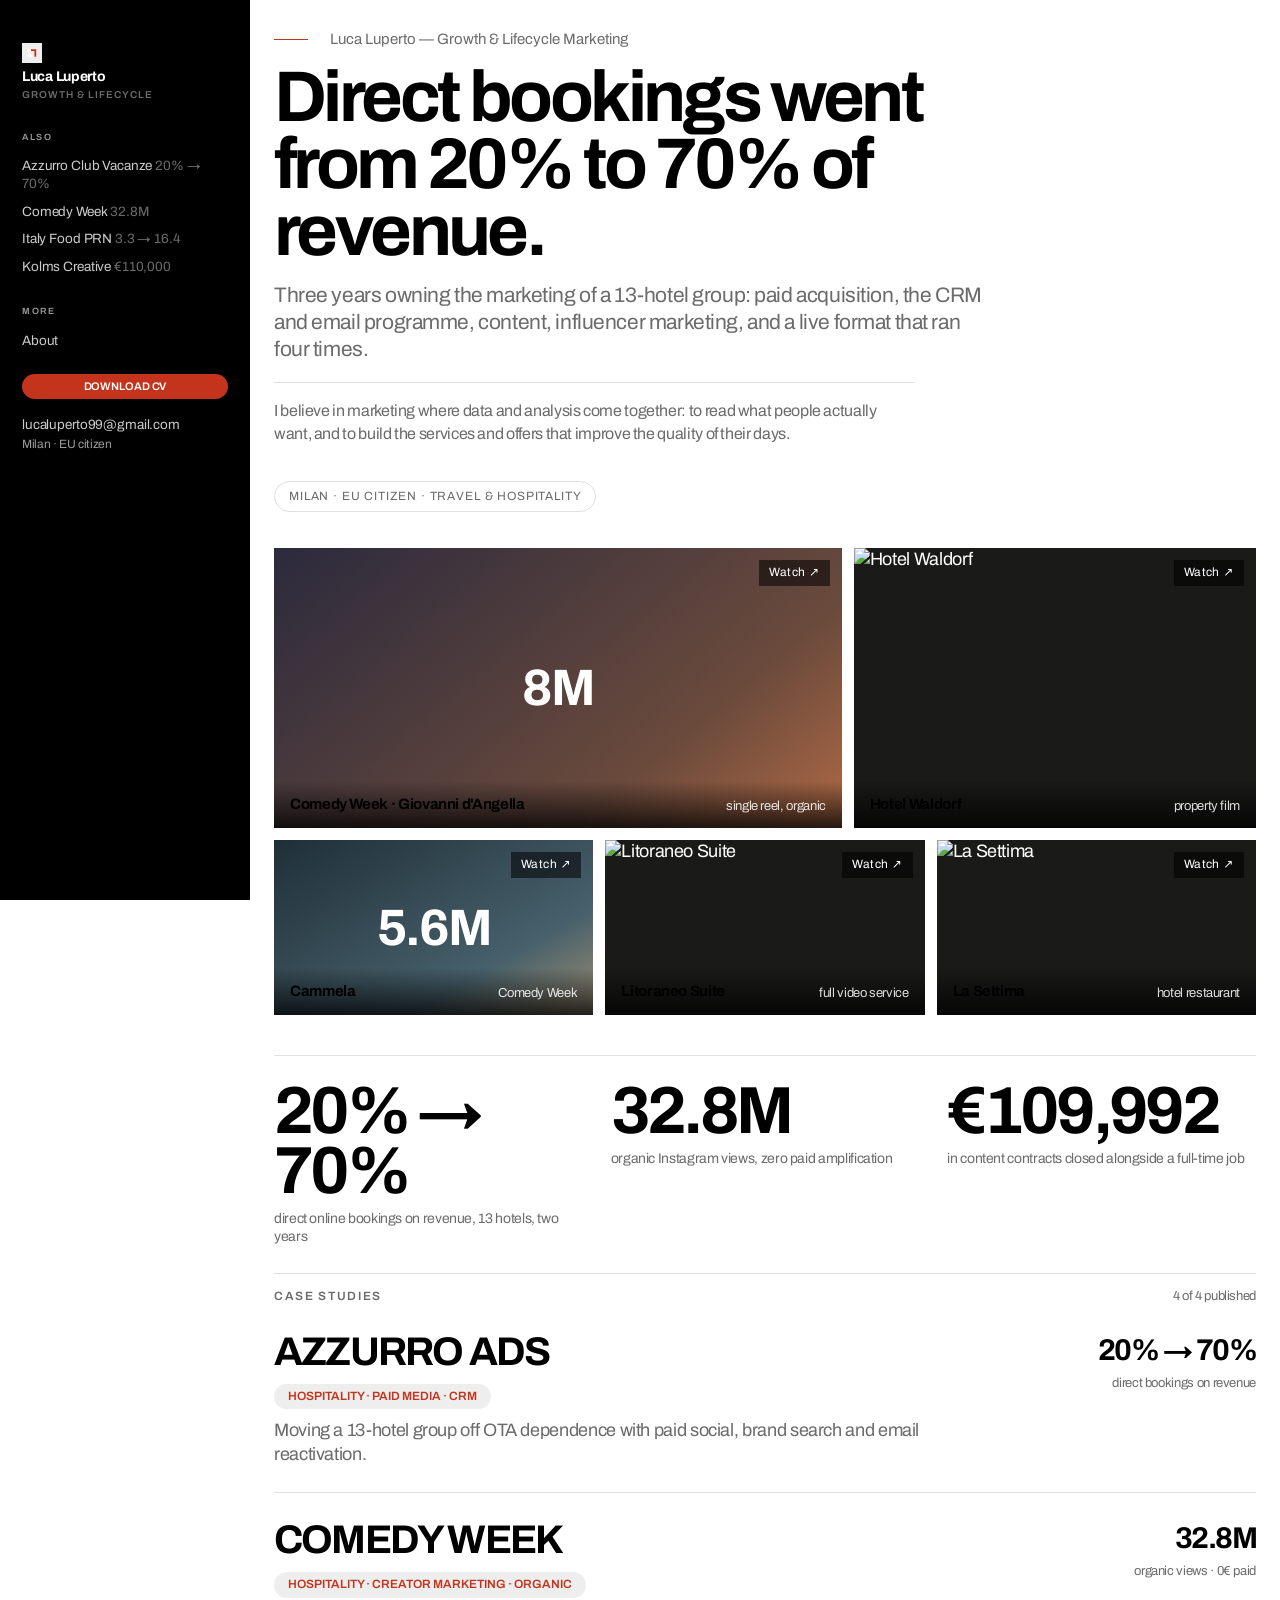
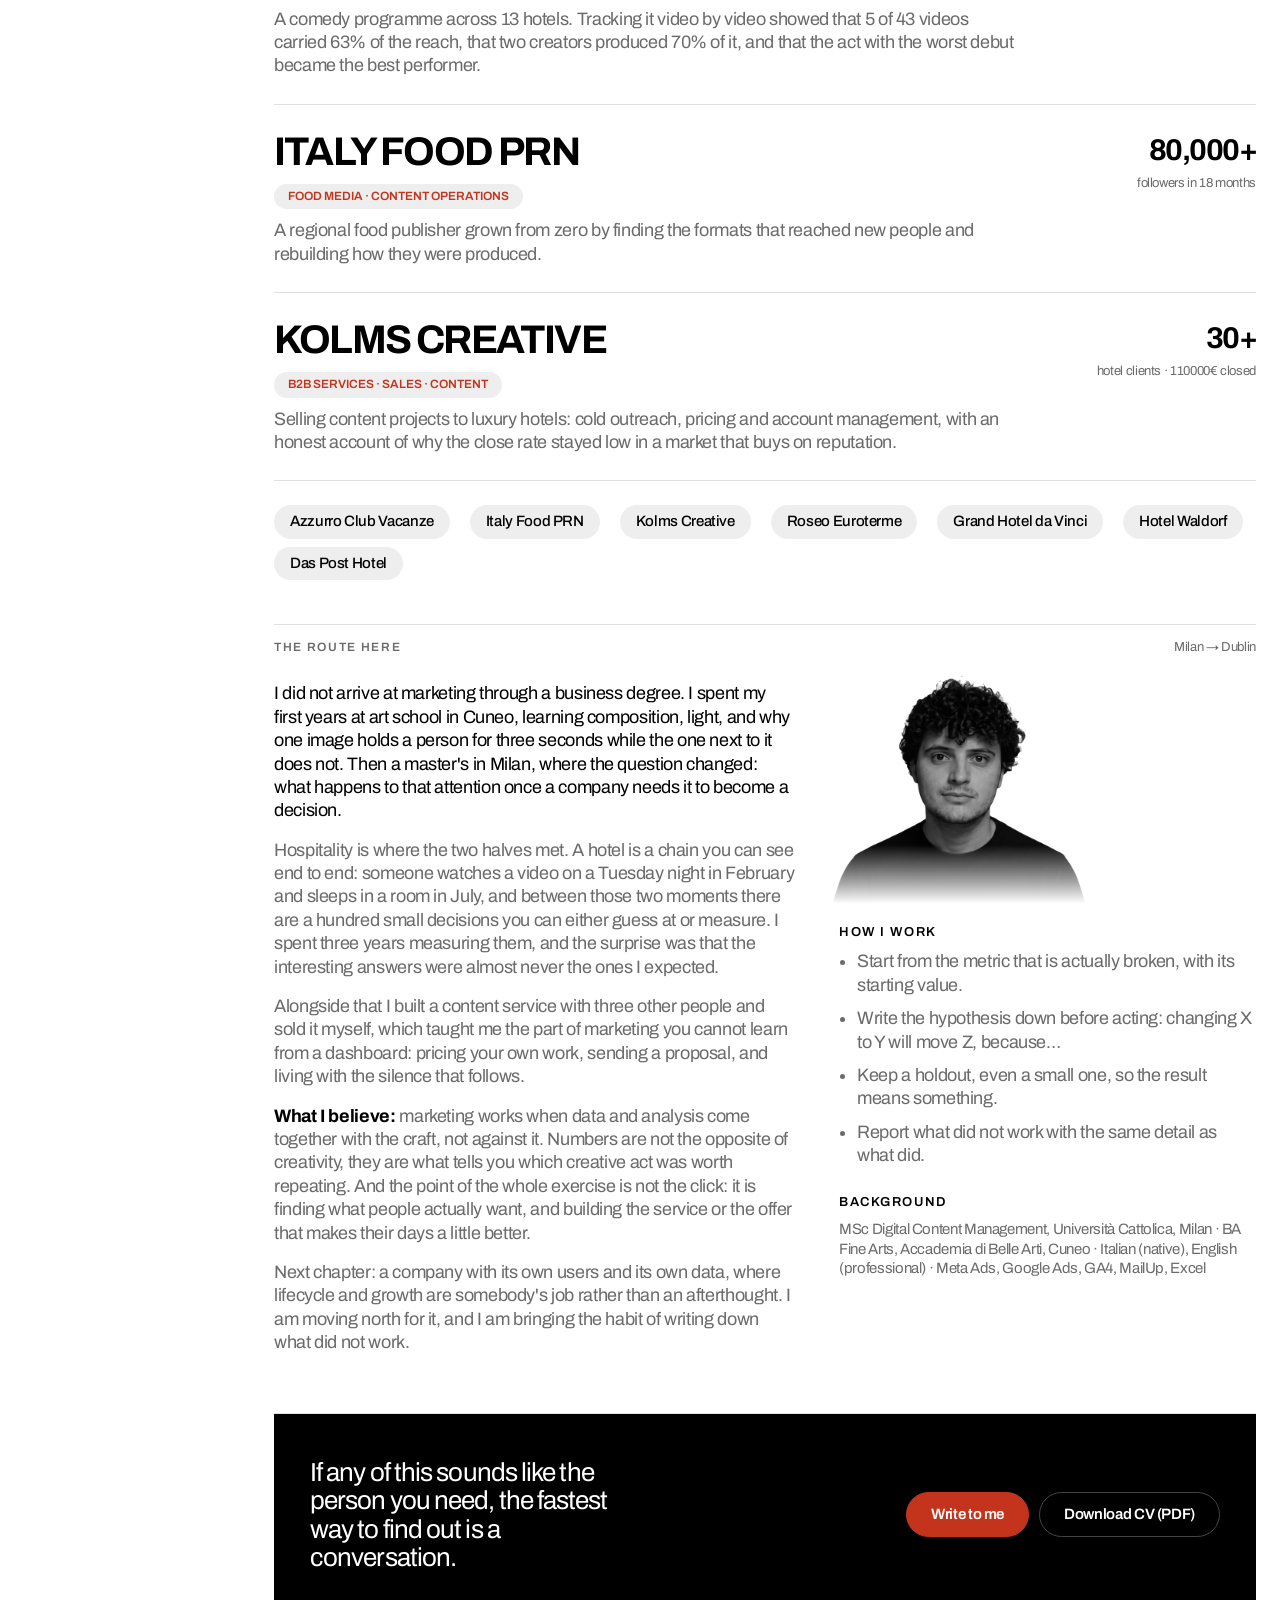
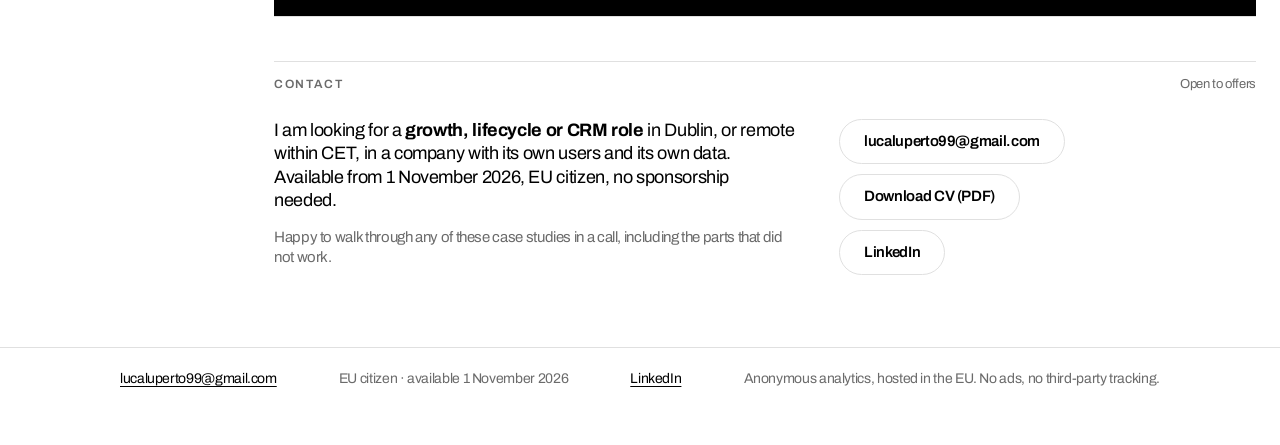
==== index.html @ 1edc9383 "Add files via upload" ====
<!doctype html>
<html lang="en">
<head>
<meta charset="utf-8">
<meta name="viewport" content="width=device-width, initial-scale=1">
<title>Luca Luperto · Growth &amp; Lifecycle Marketing</title>
<meta name="description" content="Three years owning the marketing of a 13-hotel group: direct bookings from 20% to 70% of revenue, 9,134 leads at €1.49, and the weeks when the best campaign stopped working.">
<meta property="og:title" content="Luca Luperto · Growth &amp; Lifecycle Marketing">
<meta property="og:description" content="Three years owning the marketing of a 13-hotel group: direct bookings from 20% to 70% of revenue, 9,134 leads at €1.49, and the weeks when the best campaign stopped working.">
<meta property="og:image" content="https://lucaluperto.it/og.png">
<meta property="og:type" content="website">
<meta property="og:url" content="https://lucaluperto.it/">
<meta name="twitter:card" content="summary_large_image">
<meta name="author" content="Luca Luperto">
<meta name="robots" content="index, follow, max-image-preview:large">
<link rel="canonical" href="https://lucaluperto.it/">
<link rel="preconnect" href="https://fonts.googleapis.com">
<link rel="preconnect" href="https://fonts.gstatic.com" crossorigin>
<link href="https://fonts.googleapis.com/css2?family=Archivo:wght@500;600;700&family=Caveat:wght@500&family=Source+Serif+4:opsz,wght@8..60,400;8..60,600&display=swap" rel="stylesheet">
<link rel="stylesheet" href="style.css">
<link rel="icon" href="data:image/svg+xml,<svg xmlns='http://www.w3.org/2000/svg' viewBox='0 0 100 100'><rect width='100' height='100' rx='0' fill='%23c4341c'/><path d='M16 20h15v44h28v16H16z' fill='white'/><path d='M84 80H69V36H41V20h43z' fill='white' fill-opacity='0.55'/></svg>">
<script>
!function(t,e){var o,n,p,r;e.__SV||(window.posthog && window.posthog.__loaded)||(window.posthog=e,e._i=[],e.init=function(i,s,a){function g(t,e){var o=e.split(".");2==o.length&&(t=t[o[0]],e=o[1]),t[e]=function(){t.push([e].concat(Array.prototype.slice.call(arguments,0)))}}p||((p=t.createElement("script")).type="text/javascript",p.crossOrigin="anonymous",p.async=!0,p.src=s.api_host.replace(".i.posthog.com","-assets.i.posthog.com")+"/static/array.js",p.onerror=function(){p=null},(r=t.getElementsByTagName("script")[0]).parentNode.insertBefore(p,r));var u=e;for(void 0!==a?u=e[a]=[]:a="posthog",u.people=u.people||[],Object.defineProperty(u,"toString",{configurable:!0,enumerable:!0,writable:!0,value:function(t){var e="posthog";return"posthog"!==a&&(e+="."+a),t||(e+=" (stub)"),e}}),Object.defineProperty(u.people,"toString",{configurable:!0,enumerable:!0,writable:!0,value:function(){return u.toString(1)+".people (stub)"}}),o="init capture register register_once register_for_session unregister unregister_for_session getFeatureFlag getFeatureFlagResult isFeatureEnabled reloadFeatureFlags updateEarlyAccessFeatureEnrollment getEarlyAccessFeatures on onFeatureFlags onSessionId getSurveys getActiveMatchingSurveys renderSurvey canRenderSurvey getNextSurveyStep identify setPersonProperties group resetGroups setPersonPropertiesForFlags resetPersonPropertiesForFlags setGroupPropertiesForFlags resetGroupPropertiesForFlags reset get_distinct_id getGroups get_session_id get_session_replay_url alias set_config startSessionRecording stopSessionRecording sessionRecordingStarted captureException loadToolbar get_property getSessionProperty createPersonProfile opt_in_capturing opt_out_capturing has_opted_in_capturing has_opted_out_capturing clear_opt_in_out_capturing debug".split(" "),n=0;n<o.length;n++)g(u,o[n]);e._i.push([i,s,a])},e.__SV=1)}(document,window.posthog||[]);
posthog.init('phc_v96eDoyRSB9aAFanDd546SFta744k8Ng2YSQQuPfHL4T', {
  api_host: 'https://eu.i.posthog.com',
  defaults: '2026-05-30'
})
</script>
</head>
<body>
<div class="shell">
<aside class="rail"><details class="raild" open>
<summary><span class="sum-name"><svg class="mark" viewBox="0 0 100 100" aria-hidden="true" width="20" height="20"><path d="M8 12h18v58h34v18H8z" fill="currentColor"/><path d="M92 88H74V30H40V12h52z" fill="var(--accent)"/></svg><b>Luca Luperto</b></span><span class="sum-lab">Contents</span></summary>
<div class="rail-in">
  <a class="rail-name" href="index.html"><svg class="mark" viewBox="0 0 100 100" aria-hidden="true" width="20" height="20"><path d="M8 12h18v58h34v18H8z" fill="currentColor"/><path d="M92 88H74V30H40V12h52z" fill="var(--accent)"/></svg><span><b>Luca Luperto</b><i>Growth &amp; lifecycle</i></span></a>
  
  <p class="rh">Also</p>
  <a href="azzurro-ads.html">Azzurro Club Vacanze <i>20% → 70%</i></a><a href="comedy-week.html">Comedy Week <i>32.8M</i></a><a href="italy-food-prn.html">Italy Food PRN <i>3.3 → 16.4</i></a><a href="kolms-creative.html">Kolms Creative <i>€110,000</i></a>
  <p class="rh">More</p>
  <a href="index.html#about">About</a>
  <a class="rail-cv" href="cv-luca-luperto.pdf">Download CV</a>
  <p class="rail-foot"><a href="mailto:lucaluperto99@gmail.com">lucaluperto99@gmail.com</a><br>Milan &middot; EU citizen</p>
</div>
</details>
<script>
(function () {
  var d = document.querySelector('.raild');
  if (!d) return;
  function sync() {
    if (window.innerWidth > 860) { d.setAttribute('open', ''); }
    else { d.removeAttribute('open'); }
  }
  sync();
  window.addEventListener('resize', sync);
})();
</script>
</aside>
<main>
<section class="w">
<div class="hero">
  <p class="hero-name">Luca Luperto — Growth &amp; Lifecycle Marketing</p>
  <h1>Direct bookings went from 20% to 70% of revenue.</h1>
  <p class="lede">Three years owning the marketing of a 13-hotel group: paid acquisition, the CRM and email programme, content, influencer marketing, and a live format that ran four times.</p>
  <p class="belief">I believe in marketing where data and analysis come together: to read what people actually want, and to build the services and offers that improve the quality of their days.</p>
  <span class="avail">Milan · EU citizen · Travel &amp; hospitality</span>
</div>

<div class="gal"><a class="tile big t-a" href="https://www.instagram.com/azzurroclubvacanze/reel/DL9HqK9iDV3/"><span class="num-tile">8M</span><span class="lab"><b>Comedy Week · Giovanni d&#x27;Angella</b><span>single reel, organic</span></span><span class="play">Watch &#8599;</span></a><a class="tile small " href="https://www.youtube.com/watch?v=XB32aeEuvFM"><img loading="lazy" src="https://i.ytimg.com/vi/XB32aeEuvFM/maxresdefault.jpg" onerror="this.onerror=null;this.src='https://i.ytimg.com/vi/XB32aeEuvFM/mqdefault.jpg'" alt="Hotel Waldorf"><span class="lab"><b>Hotel Waldorf</b><span>property film</span></span><span class="play">Watch &#8599;</span></a><a class="tile third t-b" href="https://www.instagram.com/azzurroclubvacanze/reel/C9FhJ9oobw7/"><span class="num-tile">5.6M</span><span class="lab"><b>Cammela</b><span>Comedy Week</span></span><span class="play">Watch &#8599;</span></a><a class="tile third " href="https://www.youtube.com/watch?v=Z34dHeLaLwA"><img loading="lazy" src="https://i.ytimg.com/vi/Z34dHeLaLwA/maxresdefault.jpg" onerror="this.onerror=null;this.src='https://i.ytimg.com/vi/Z34dHeLaLwA/mqdefault.jpg'" alt="Litoraneo Suite"><span class="lab"><b>Litoraneo Suite</b><span>full video service</span></span><span class="play">Watch &#8599;</span></a><a class="tile third " href="https://www.youtube.com/watch?v=fjkOmv7LNKc"><img loading="lazy" src="https://i.ytimg.com/vi/fjkOmv7LNKc/maxresdefault.jpg" onerror="this.onerror=null;this.src='https://i.ytimg.com/vi/fjkOmv7LNKc/mqdefault.jpg'" alt="La Settima"><span class="lab"><b>La Settima</b><span>hotel restaurant</span></span><span class="play">Watch &#8599;</span></a></div>

<div class="num-row">
  <div class="num"><b>20% &rarr; 70%</b><span>direct online bookings on revenue, 13 hotels, two years</span></div>
  <div class="num"><b>32.8M</b><span>organic Instagram views, zero paid amplification</span></div>
  <div class="num"><b>&euro;110,000</b><span>in content contracts closed alongside a full-time job</span></div>
</div>

<div class="sec-h"><h2>Case studies</h2><span>4 of 4 published</span></div>
<a class="case" href="azzurro-ads.html"><div><h3>Azzurro ads</h3><p class="sector">Hospitality · Paid media · CRM</p><p>Moving a 13-hotel group off OTA dependence with paid social, brand search and email reactivation.</p></div><div class="kpi"><b>20% → 70%</b><span>direct bookings on revenue</span></div></a><a class="case" href="comedy-week.html"><div><h3>Comedy Week</h3><p class="sector">Hospitality · Creator marketing · Organic</p><p>A comedy programme across 13 hotels. Tracking it video by video showed that 5 of 43 videos carried 63% of the reach, that two creators produced 70% of it, and that the act with the worst debut became the best performer.</p></div><div class="kpi"><b>32.8M</b><span>organic views · 0€ paid</span></div></a><a class="case" href="italy-food-prn.html"><div><h3>Italy Food PRN</h3><p class="sector">Food media · Content operations</p><p>A regional food publisher grown from zero by finding the formats that reached new people and rebuilding how they were produced.</p></div><div class="kpi"><b>80,000+</b><span>followers in 18 months</span></div></a><a class="case" href="kolms-creative.html"><div><h3>Kolms Creative</h3><p class="sector">B2B services · Sales · Content</p><p>Selling content projects to luxury hotels: cold outreach, pricing and account management, with an honest account of why the close rate stayed low in a market that buys on reputation.</p></div><div class="kpi"><b>30+</b><span>hotel clients · 110000€ closed</span></div></a>

<div class="brands"><b>Azzurro Club Vacanze</b><b>Italy Food PRN</b><b>Kolms Creative</b><b>Roseo Euroterme</b><b>Grand Hotel da Vinci</b><b>Hotel Waldorf</b><b>Das Post Hotel</b></div>

<div class="sec-h" id="about" style="margin-top:44px"><h2>The route here</h2><span>Milan &rarr; Dublin</span></div>
<div class="about">
  <div>
    <p>I did not arrive at marketing through a business degree. I spent my first years at art school in Cuneo, learning composition, light, and why one image holds a person for three seconds while the one next to it does not. Then a master's in Milan, where the question changed: what happens to that attention once a company needs it to become a decision.</p>
    <p>Hospitality is where the two halves met. A hotel is a chain you can see end to end: someone watches a video on a Tuesday night in February and sleeps in a room in July, and between those two moments there are a hundred small decisions you can either guess at or measure. I spent three years measuring them, and the surprise was that the interesting answers were almost never the ones I expected.</p>
    <p>Alongside that I built a content service with three other people and sold it myself, which taught me the part of marketing you cannot learn from a dashboard: pricing your own work, sending a proposal, and living with the silence that follows.</p>
    <p><b>What I believe:</b> marketing works when data and analysis come together with the craft, not against it. Numbers are not the opposite of creativity, they are what tells you which creative act was worth repeating. And the point of the whole exercise is not the click: it is finding what people actually want, and building the service or the offer that makes their days a little better.</p>
    <p>Next chapter: a company with its own users and its own data, where lifecycle and growth are somebody's job rather than an afterthought. I am moving north for it, and I am bringing the habit of writing down what did not work.</p>
  </div>
  <div class="about-side">
    <img class="portrait" src="portrait.png" width="680" height="610" alt="Luca Luperto" loading="lazy">
    <h4>How I work</h4>
    <ul class="clean">
      <li>Start from the metric that is actually broken, with its starting value.</li>
      <li>Write the hypothesis down before acting: changing X to Y will move Z, because…</li>
      <li>Keep a holdout, even a small one, so the result means something.</li>
      <li>Report what did not work with the same detail as what did.</li>
    </ul>
    <h4>Background</h4>
    <p class="muted">MSc Digital Content Management, Università Cattolica, Milan · BA Fine Arts, Accademia di Belle Arti, Cuneo · Italian (native), English (professional) · Meta Ads, Google Ads, GA4, MailUp, Excel</p>
  </div>
</div>

<div class="cta">
  <p>If any of this sounds like the person you need, the fastest way to find out is a conversation.</p>
  <div class="cta-links">
    <a class="btn primary" href="mailto:lucaluperto99@gmail.com">Write to me</a>
    <a class="btn" href="cv-luca-luperto.pdf">Download CV (PDF)</a>
  </div>
</div>


<div class="sec-h" id="contact" style="margin-top:44px"><h2>Contact</h2><span>Open to offers</span></div>
<div class="contact">
  <div>
    <p>I am looking for a <b>growth, lifecycle or CRM role</b> in Dublin, or remote within CET, in a company with its own users and its own data. Available from 1 November 2026, EU citizen, no sponsorship needed.</p>
    <p class="muted">Happy to walk through any of these case studies in a call, including the parts that did not work.</p>
  </div>
  <div class="contact-links">
    <a class="btn" href="mailto:lucaluperto99@gmail.com">lucaluperto99@gmail.com</a>
    <a class="btn" href="cv-luca-luperto.pdf">Download CV (PDF)</a>
    <a class="btn" href="https://www.linkedin.com/in/lupertoluca">LinkedIn</a>
  </div>
</div>
</section>
</main>
</div>
<div class="mobar"><a href="mailto:lucaluperto99@gmail.com">Write to me</a><a class="rail-cv" href="cv-luca-luperto.pdf">Download CV</a></div>
<footer class="site"><div class="w">
  <span><a href="mailto:lucaluperto99@gmail.com">lucaluperto99@gmail.com</a></span>
  <span>EU citizen · available 1 November 2026</span>
  <span><a href="https://www.linkedin.com/in/lupertoluca">LinkedIn</a></span>
  <span>Anonymous analytics, hosted in the EU. No ads, no third-party tracking.</span>
</div></footer>
<script type="application/ld+json">
{"@context":"https://schema.org","@type":"Person","name":"Luca Luperto",
"jobTitle":"Growth & Lifecycle Marketing","url":"https://lucaluperto.it/",
"image":"https://lucaluperto.it/portrait.png","email":"mailto:lucaluperto99@gmail.com",
"address":{"@type":"PostalAddress","addressLocality":"Milan","addressCountry":"IT"},
"sameAs":["https://www.linkedin.com/in/lupertoluca"],
"knowsAbout":["Growth marketing","Lifecycle marketing","CRM","Paid social","Google Ads","Email marketing","Hospitality marketing"],
"alumniOf":[{"@type":"CollegeOrUniversity","name":"Università Cattolica del Sacro Cuore"},
{"@type":"CollegeOrUniversity","name":"Accademia di Belle Arti di Cuneo"}]}
</script>
<script src="tip.js"></script>
</body>
</html>
---- style.css ----
/* lucaluperto.it — gallery surface, case-study substance */
:root {
  color-scheme: light;
  --bg: #f4f1e8;          /* carta */
  --surface: #fdfbf5;
  --fg: #191712;          /* inchiostro */
  --body: #3b372f;        /* testo lungo */
  --dim: #5e594f;
  --line: #d8d3c6;
  --accent: #c4341c;      /* penna — 4.8:1 come testo, 5.5:1 col bianco sopra */
  --bar: #c4341c;
  --bar-mute: #cfc8b6;
  --tile-ink: #ffffff;
  --mark: #fbe8a6;        /* evidenziatore */
  --paper: rgba(25,23,18,.05);
  --todo-bg: #fbe8a6;
  --todo-ink: #4f3a00;
  --todo-rule: #c4341c;
}
@media (prefers-color-scheme: dark) {
  :root:not([data-theme="light"]) {
    color-scheme: dark;
    --bg: #0f0f0e;
    --surface: #181817;
    --fg: #f4f1ea;
    --body: #ddd8cc;
    --dim: #9a958c;
    --line: #2a2824;
    --accent: #ff6a4d;
    --bar: #ff6a4d;
    --bar-mute: #423f3a;
    --mark: rgba(251,232,166,.22);
    --paper: rgba(244,241,234,.045);
    --todo-bg: #3a2f12;
    --todo-ink: #f2d999;
    --todo-rule: #ff6a4d;
  }
}
:root[data-theme="dark"] {
  color-scheme: dark;
  --bg: #0f0f0e; --surface: #181817; --fg: #f4f1ea; --body: #ddd8cc; --dim: #9a958c; --line: #2a2824;
  --accent: #ff6a4d; --bar: #ff6a4d; --bar-mute: #423f3a;
  --mark: rgba(251,232,166,.22); --paper: rgba(244,241,234,.045);
  --todo-bg: #3a2f12; --todo-ink: #f2d999; --todo-rule: #ff6a4d;
}

* { box-sizing: border-box; }
html { -webkit-text-size-adjust: 100%; }
body {
  margin: 0; color: var(--body);
  background-color: var(--bg);
  background-image: repeating-linear-gradient(to bottom, transparent 0 27px, var(--paper) 27px 28px);
  font: 17px/1.58 "Source Serif 4", Georgia, "Times New Roman", serif;
  -webkit-font-smoothing: antialiased;
}
a { color: var(--accent); text-underline-offset: 3px; }
.w { max-width: 1040px; margin: 0 auto; padding: 0 24px; }
.col { max-width: 760px; }

/* header / footer */
header.site { }
header.site .w { display: flex; justify-content: space-between; align-items: baseline; gap: 16px; padding: 22px 0; font-size: 14px; }
header.site a.name { color: var(--fg); text-decoration: none; font-weight: 700; letter-spacing: -0.01em; }
header.site nav { color: var(--dim); }
header.site nav a { color: var(--dim); text-decoration: none; margin-left: 18px; }
header.site nav a:hover, header.site nav a[aria-current] { color: var(--fg); }

footer.site { border-top: 1px solid var(--line); margin-top: 56px; }
footer.site .w { display: flex; flex-wrap: wrap; gap: 8px 24px; justify-content: space-between; padding: 22px 0 56px; font-size: 14px; color: var(--dim); }
footer.site a { color: var(--fg); }

/* type */
h1, h2, h3, .display {
  font-family: "Archivo", system-ui, sans-serif;
  font-weight: 700; letter-spacing: -0.035em; line-height: 1.02;
}
h1 { font-size: clamp(32px, 3.4vw, 44px); margin: 0; max-width: 20ch; }
h2 { font-size: clamp(22px, 2.1vw, 27px); letter-spacing: -0.03em; margin: 52px 0 12px; }
h3 { font-size: 20px; letter-spacing: -0.02em; margin: 30px 0 8px; }
h4 { font-family: "Archivo", sans-serif; font-size: 13px; letter-spacing: .12em; text-transform: uppercase;
     color: var(--dim); font-weight: 600; margin: 30px 0 10px; }
p { margin: 0 0 16px; }
.lede { font-size: 19px; color: var(--dim); max-width: 36em; }
.eyebrow { font-size: 12px; letter-spacing: .14em; text-transform: uppercase; color: var(--dim); margin: 34px 0 14px; }
.muted { color: var(--dim); font-size: 15px; }
em { font-style: italic; }

/* hero */
.hero { padding: 30px 0 26px; }
.hero .lede { margin-top: 16px; font-size: 18px; }
.avail { display: inline-block; margin-top: 20px; font-size: 12px; letter-spacing: .07em; text-transform: uppercase;
  border: 1px solid var(--line); border-radius: 0; padding: 7px 14px; color: var(--dim); }

/* gallery */
.gal { display: grid; grid-template-columns: repeat(12, 1fr); gap: 12px; margin: 10px 0 8px; }
.tile { position: relative; display: block; overflow: hidden; border-radius: 0; text-decoration: none;
  color: var(--tile-ink); background: #1a1a19; min-height: 200px; }
.tile.big { grid-column: span 7; min-height: 280px; }
.tile.small { grid-column: span 5; min-height: 280px; }
.tile.third { grid-column: span 4; min-height: 175px; }
.tile img { position: absolute; inset: 0; width: 100%; height: 100%; object-fit: cover; }
.tile .num-tile { position: absolute; inset: 0; display: flex; align-items: center; justify-content: center;
  font-family: "Archivo", sans-serif; font-weight: 700; font-size: clamp(34px, 4vw, 52px); letter-spacing: -0.04em; }
.tile.t-a { background: linear-gradient(140deg, #2b2a3d, #6a4a3c 70%, #b06a45); }
.tile.t-b { background: linear-gradient(150deg, #1f2f38, #47606b 70%, #9d8f74); }
.tile .lab { position: absolute; left: 0; right: 0; bottom: 0; padding: 14px 16px; display: flex;
  justify-content: space-between; align-items: flex-end; gap: 10px;
  background: linear-gradient(to top, rgba(0,0,0,.78), rgba(0,0,0,0)); }
.tile .lab b { font-size: 15px; font-weight: 700; }
.tile .lab span { font-size: 13px; opacity: .85; }
.tile:hover img { transform: scale(1.02); transition: transform .3s; }

/* numbers row */
.num-row { display: grid; grid-template-columns: repeat(3, 1fr); gap: 28px; border-top: 1px solid var(--line);
  margin-top: 40px; padding: 26px 0; }
.num b { display: block; font-family: "Archivo", sans-serif; font-weight: 700;
  font-size: clamp(26px, 2.4vw, 32px); letter-spacing: -0.035em; line-height: 1; }
.num span { display: block; font-size: 13px; color: var(--dim); margin-top: 8px; max-width: 24em; }

/* section head */
.sec-h { display: flex; justify-content: space-between; align-items: baseline; gap: 12px;
  border-top: 1px solid var(--line); padding-top: 14px; }
.sec-h h2 { font-family: "Archivo", sans-serif; font-size: 12px; letter-spacing: .14em; text-transform: uppercase;
  color: var(--dim); margin: 0; font-weight: 600; }
.sec-h span { font-size: 13px; color: var(--dim); }

/* case rows (home) */
.case { display: grid; grid-template-columns: minmax(0,1fr) 210px; gap: 32px; padding: 26px 0;
  border-bottom: 1px solid var(--line); text-decoration: none; color: inherit; }
.case h3 { font-size: clamp(24px, 2.4vw, 30px); text-transform: uppercase; letter-spacing: -0.01em;
  line-height: 1.05; margin: 0 0 10px; }
.case:hover h3 { color: var(--accent); }
.case p { margin: 0; color: var(--dim); max-width: 42em; }
.case .kpi { text-align: right; }
.case .kpi b { display: block; font-family: "Archivo", sans-serif; font-size: 22px; letter-spacing: -0.03em; }
.case .kpi span { font-size: 13px; color: var(--dim); }

/* brands */
.brands { display: flex; flex-wrap: wrap; gap: 8px 20px; padding: 24px 0 0; font-size: 15px; color: var(--dim); }
.brands b { color: var(--fg); font-weight: 500; }

/* article */
article { padding-bottom: 8px; }
.meta { display: flex; flex-wrap: wrap; gap: 6px 22px; font-size: 14px; color: var(--dim); margin: 14px 0 18px; }
.meta b { color: var(--fg); font-weight: 500; }
.stats { display: grid; grid-template-columns: repeat(auto-fit, minmax(150px, 1fr)); gap: 24px;
  border-top: 1px solid var(--line); border-bottom: 1px solid var(--line); padding: 22px 0; margin: 30px 0; }
.stat b { display: block; font-family: "Archivo", sans-serif; font-size: 26px; letter-spacing: -0.04em; line-height: 1; }
.stat span { display: block; font-size: 13px; color: var(--dim); margin-top: 8px; }
ul.clean { padding-left: 18px; }
ul.clean li { margin-bottom: 10px; }
ul.cols { columns: 2; column-gap: 32px; }
ul.cols li { break-inside: avoid; }
ul.cols .muted { display: block; font-size: 13px; }
.insight { border-left: 2px solid var(--accent); padding: 4px 0 4px 20px; margin: 26px 0; font-size: 18px; }
.insight p:last-child { margin: 0; }
.todo { background: var(--todo-bg); color: var(--todo-ink); border: 1px dashed var(--todo-rule);
  border-radius: 0; padding: 12px 16px; margin: 16px 0; font-size: 15px; }
.todo::before { content: "DA COMPLETARE · "; font-weight: 700; font-size: 12px; letter-spacing: .06em; }
span.todo { display: inline; padding: 1px 6px; margin: 0; }
span.todo::before { content: ""; }

/* figures & charts */
figure { margin: 30px 0; padding: 0; }
figcaption { font-family: "Archivo", sans-serif; font-size: 16px; font-weight: 700; letter-spacing: -0.01em; margin-bottom: 3px; }
figure .sub { font-size: 14px; color: var(--dim); margin-bottom: 14px; }
svg.chart { width: 100%; height: auto; display: block; overflow: visible; }
svg.chart text { fill: var(--dim); font: 600 12px "Archivo", system-ui, sans-serif; }
svg.chart text.val { fill: var(--fg); font-weight: 600; }
svg.chart .grid { stroke: var(--line); stroke-width: 1; }
svg.chart .bar { fill: var(--bar); }
svg.chart .bar.mute { fill: var(--bar-mute); }
svg.chart .bar:hover { opacity: .82; }
details { margin-top: 12px; font-size: 14px; }
details summary { cursor: pointer; color: var(--dim); }
table { border-collapse: collapse; width: 100%; font-size: 14px; margin-top: 8px; }
th, td { text-align: left; padding: 6px 8px; border-bottom: 1px solid var(--line); }
td.n, th.n { text-align: right; font-variant-numeric: tabular-nums; }
.table-scroll { overflow-x: auto; }

/* reels + works */
.reels { display: grid; grid-template-columns: repeat(auto-fit, minmax(min(100%, 190px), 1fr)); gap: 10px; margin-bottom: 26px; }
.reel { display: block; text-decoration: none; color: var(--fg); border: 1px solid var(--line);
  border-radius: 0; padding: 14px; background: var(--surface); }
.reel:hover { border-color: var(--accent); }
.reel .rank { font-family: "Archivo", sans-serif; font-size: 12px; font-weight: 700; color: var(--accent); letter-spacing: .04em; }
.reel b { display: block; margin-top: 4px; line-height: 1.25; }
.reel .muted { display: block; font-size: 13px; }
.reel-n { display: block; margin-top: 8px; font-family: "Archivo", sans-serif; font-size: 18px; letter-spacing: -0.02em; }
.works { display: grid; grid-template-columns: repeat(auto-fit, minmax(min(100%, 280px), 1fr)); gap: 12px; margin: 22px 0; }
.work { display: block; text-decoration: none; color: var(--fg); border-radius: 0; overflow: hidden; background: var(--surface); border: 1px solid var(--line); }
.work:hover { border-color: var(--accent); }
.work img { width: 100%; aspect-ratio: 16/9; object-fit: cover; display: block; background: var(--line); }
.work-t { padding: 14px 16px; }
.work-t b { display: block; font-family: "Archivo", sans-serif; letter-spacing: -0.01em; }
.work-t span { display: block; font-size: 14px; color: var(--dim); }
.work-t .muted { font-size: 13px; margin-bottom: 6px; }

.next { display: flex; justify-content: space-between; gap: 16px; border-top: 1px solid var(--line);
  margin-top: 56px; padding: 22px 0 8px; font-size: 15px; }

.tip { position: fixed; pointer-events: none; background: var(--fg); color: var(--bg);
  font-size: 13px; padding: 6px 10px; border-radius: 0; opacity: 0; transition: opacity .1s; z-index: 10; max-width: 260px; }

@media (max-width: 760px) {
  .gal { grid-template-columns: repeat(2, 1fr); gap: 8px; }
  .tile.big, .tile.small { grid-column: span 2; min-height: 230px; }
  .tile.third { grid-column: span 1; min-height: 160px; }
  .tile .lab { flex-direction: column; align-items: flex-start; gap: 2px; }
  .num-row { grid-template-columns: 1fr; gap: 18px; }
  .case { grid-template-columns: 1fr; gap: 10px; padding: 24px 0; }
  .case .kpi { text-align: left; }
  .case .kpi b { display: inline; margin-right: 8px; }
  .case .kpi span { display: inline; }
}
@media (max-width: 520px) {
  body { font-size: 16px; }
  header.site nav a.hide-sm { display: none; }
  ul.cols { columns: 1; }
  svg.chart text { font-size: 22px; }
}

/* ---------- motion ---------- */
.anim-ready .rise { opacity: 0; transform: translateY(14px);
  transition: opacity .55s cubic-bezier(.2,.65,.3,1), transform .55s cubic-bezier(.2,.65,.3,1); }
.anim-ready .rise.in { opacity: 1; transform: none; }
.no-anim .rise { opacity: 1; transform: none; }

.tile img, .tile .lab { transition: transform .4s cubic-bezier(.2,.65,.3,1); }
.tile:hover img { transform: scale(1.04); }
.case { transition: background-color .25s; }
.case:hover { background: color-mix(in oklab, var(--accent) 5%, transparent); }
.case h3 { transition: color .2s, transform .35s cubic-bezier(.2,.65,.3,1); }
.case:hover h3 { transform: translateX(6px); }
.work, .reel { transition: border-color .2s, transform .3s cubic-bezier(.2,.65,.3,1); }
.work:hover, .reel:hover { transform: translateY(-3px); }
.avail { transition: border-color .3s, color .3s; }
.avail:hover { border-color: var(--accent); color: var(--fg); }

@keyframes grow-y { from { transform: scaleY(0); } to { transform: none; } }
@keyframes grow-x { from { transform: scaleX(0); } to { transform: none; } }
svg.chart path.bar.grow-y { transform-box: fill-box; transform-origin: bottom;
  animation: grow-y .6s cubic-bezier(.2,.75,.3,1) both; }
svg.chart path.bar.grow-x { transform-box: fill-box; transform-origin: left;
  animation: grow-x .6s cubic-bezier(.2,.75,.3,1) both; }

@media (prefers-reduced-motion: reduce) {
  .rise { opacity: 1 !important; transform: none !important; }
  svg.chart path.bar { animation: none !important; }
  .case:hover h3, .tile:hover img, .work:hover, .reel:hover { transform: none !important; }
}

/* about */
.about { display: grid; grid-template-columns: minmax(0,1.25fr) minmax(0,1fr); gap: 44px; padding: 26px 0 8px; }
.about p { color: var(--dim); }
.about > div > p:first-child { color: var(--fg); }
.about-side h4 { margin-top: 0; }
.about-side h4 + ul { margin-top: 0; }
.about-side ul li { color: var(--dim); }
.about-side h4:nth-of-type(2) { margin-top: 26px; }
@media (max-width: 760px) { .about { grid-template-columns: 1fr; gap: 24px; } }

/* logo + portrait */
header.site a.name { display: inline-flex; align-items: center; gap: 9px; }
header.site .mark { width: 22px; height: 22px; flex: none; }
.portrait { width: 100%; max-width: 260px; height: auto; display: block; margin: -10px 0 18px -10px;
  -webkit-mask-image: linear-gradient(to bottom, #000 74%, transparent 99%);
  mask-image: linear-gradient(to bottom, #000 74%, transparent 99%); }
@media (max-width: 760px) { .portrait { max-width: 190px; margin-left: 0; } }

/* contact */
.contact { display: grid; grid-template-columns: minmax(0,1.25fr) minmax(0,1fr); gap: 44px; padding: 26px 0 8px; }
.contact p { color: var(--dim); }
.contact > div > p:first-child { color: var(--fg); }
.contact-links { display: flex; flex-direction: column; gap: 10px; align-items: flex-start; }
.btn { display: inline-block; border: 1px solid var(--line); border-radius: 0; padding: 10px 18px;
  text-decoration: none; color: var(--fg); font-size: 15px; transition: border-color .2s, transform .2s; }
.btn:hover { border-color: var(--accent); transform: translateY(-1px); }
@media (max-width: 760px) { .contact { grid-template-columns: 1fr; gap: 20px; } }
/* tile framing */
.tile img { object-position: center 42%; }
.tile.small img, .tile.third img { object-position: center 45%; }

/* hero name line + sector tags + play hint + cta */
.hero-name { font-size: 14px; letter-spacing: .02em; color: var(--dim); margin: 0 0 14px; }
.hero-name::before { content: ""; display: inline-block; width: 22px; height: 1px; background: var(--accent);
  vertical-align: middle; margin-right: 10px; }
.sector { font-size: 12px !important; letter-spacing: .1em; text-transform: uppercase; color: var(--accent) !important;
  margin: 0 0 10px !important; }
.tile .play { position: absolute; top: 12px; right: 12px; font-size: 12px; letter-spacing: .04em;
  background: rgba(0,0,0,.55); color: #fff; padding: 5px 10px; border-radius: 0; backdrop-filter: blur(4px); }
.tile:hover .play { background: var(--accent); }
.cta { display: flex; flex-wrap: wrap; gap: 18px 32px; align-items: center; justify-content: space-between;
  border-top: 1px solid var(--line); border-bottom: 1px solid var(--line); padding: 26px 0; margin: 34px 0 0; }
.cta p { margin: 0; font-size: 19px; max-width: 34em; }
.cta-links { display: flex; gap: 10px; flex-wrap: wrap; }
.btn.primary { background: var(--accent); border-color: var(--accent); color: #fff; }
.btn.primary:hover { filter: brightness(1.06); }
.go { display: inline-block; margin-top: 10px; font-size: 12px; letter-spacing: .06em; text-transform: uppercase;
  color: var(--accent); }
.reel .go, .work-t .go { margin-top: 8px; }
article .sector { margin-top: -6px !important; }
figure.photo { margin: 26px 0 30px; }
figure.photo img { width: 100%; height: auto; border-radius: 0; display: block; }
figure.photo figcaption { font-size: 14px; color: var(--dim); margin-top: 10px; font-weight: 400; }
figure.photo.two > div { display: grid; grid-template-columns: 1fr 1fr; gap: 10px; }
figure.photo.two img { border-radius: 0; }
@media (max-width: 620px) { figure.photo.two > div { grid-template-columns: 1fr; } }

/* ---------- mobile polish ---------- */
@media (max-width: 640px) {
  .w { padding: 0 18px; }
  header.site .w { flex-wrap: wrap; gap: 6px 14px; padding: 16px 18px 12px; }
  header.site a.name { font-size: 15px; }
  header.site nav { width: 100%; display: flex; flex-wrap: wrap; gap: 0 16px; font-size: 13px; }
  header.site nav a { margin-left: 0; }
  .hero { padding: 18px 0 22px; }
  .hero-name { font-size: 13px; margin-bottom: 10px; }
  .hero-name::before { display: none; }
  h1 { font-size: 30px; letter-spacing: -0.03em; max-width: none; }
  .hero .lede { font-size: 17px; margin-top: 12px; }
  .avail { font-size: 11px; padding: 6px 12px; margin-top: 16px; }
  h2 { font-size: 21px; margin: 40px 0 10px; }
  h3 { font-size: 18px; }
  .lede { font-size: 17px; }
  .insight { font-size: 16px; padding-left: 16px; }
  .num-row { margin-top: 28px; padding: 20px 0; }
  .stats { gap: 16px; }
  .cta { flex-direction: column; align-items: flex-start; gap: 16px; }
  .cta p { font-size: 17px; }
  .cta-links, .contact-links { width: 100%; }
  .btn { width: 100%; text-align: center; }
  .next { flex-wrap: wrap; gap: 10px 18px; font-size: 14px; }
  footer.site .w { flex-direction: column; gap: 6px; padding: 18px 18px 40px; }
  table { font-size: 13px; }
  th, td { padding: 6px; }
}


/* ---------- direzione B: documento annotato ---------- */
h1, h2, h3, h4, b, strong, .display { color: var(--fg); }

/* interfaccia ed etichette restano in Archivo, il testo lungo in serif */
header.site, footer.site, nav, .btn, .sector, .avail, .rank, .play,
figcaption, svg text, th, .num span, .stat span, .case .kpi span {
  font-family: "Archivo", system-ui, sans-serif;
}

/* evidenziatore: due volte per pagina, solo sui numeri che reggono */
.mark { background: var(--mark); color: var(--fg); padding: 0 5px;
  -webkit-box-decoration-break: clone; box-decoration-break: clone; }

/* la penna: una riga per pagina, sotto le dodici parole, nel margine */
.hand { font-family: "Caveat", cursive; color: var(--accent);
  font-size: 20px; line-height: 1.3; margin: 14px 0; }

/* niente ombre in tutto il sito: separano i filetti e lo spazio */
* { box-shadow: none; }

a:focus-visible, button:focus-visible, summary:focus-visible, [tabindex]:focus-visible {
  outline: 2px solid var(--accent); outline-offset: 3px; border-radius: 0;
}

/* ---------- architettura ④: colonnina persistente ---------- */
:root { --rail: #f0ede2; }
@media (prefers-color-scheme: dark) { :root:not([data-theme="light"]) { --rail: #141413; } }
:root[data-theme="dark"] { --rail: #141413; }

.shell { display: grid; grid-template-columns: 250px minmax(0, 1fr); align-items: start; }
main { min-width: 0; }
.rail { position: sticky; top: 0; align-self: start; max-height: 100vh; overflow: auto;
  background: var(--rail); border-right: 1px solid var(--fg); }
.rail-in { padding: 26px 22px 24px; }
.rail-name { display: flex; align-items: center; gap: 10px; text-decoration: none; color: var(--fg); }
.rail-name b { display: block; font-family: "Archivo", sans-serif; font-size: 14px; letter-spacing: -0.02em; }
.rail-name i { display: block; font-style: normal; font-family: "Archivo", sans-serif; font-size: 10px;
  font-weight: 600; letter-spacing: .1em; text-transform: uppercase; color: var(--dim); margin-top: 2px; }
.rh { font-family: "Archivo", sans-serif; font-size: 9px; font-weight: 600; letter-spacing: .18em;
  text-transform: uppercase; color: var(--dim); margin: 26px 0 9px; }
.reading { padding-left: 12px; border-left: 2px solid var(--accent); }
.reading > b { display: block; font-family: "Archivo", sans-serif; font-size: 14px;
  letter-spacing: -0.02em; color: var(--fg); }
.rail-in a { display: block; padding: 5px 0; font-family: "Archivo", sans-serif; font-size: 13.5px;
  color: var(--dim); text-decoration: none; }
.rail-in a:hover { color: var(--accent); }
.rail-in a i { font-style: normal; color: var(--bar-mute); }
.rail-cv { display: block; margin-top: 20px; padding: 12px 14px; background: var(--accent);
  color: #fff; text-align: center; font-family: "Archivo", sans-serif; font-size: 11px;
  font-weight: 600; letter-spacing: .12em; text-transform: uppercase; text-decoration: none; }
.rail-in a.rail-cv { color: #fff; font-size: 11px; }
.rail-foot { font-family: "Archivo", sans-serif; font-size: 12px; line-height: 1.5; color: var(--dim); margin-top: 16px; }
.rail-in a.rail-foot-link, .rail-foot a { display: inline; padding: 0; }
.raild > summary { display: none; }
.mobar { display: none; }
@media (min-width: 861px) { .raild .rail-in { display: block; } }

/* il riquadro dei venti secondi */
.brief { border: 1px solid var(--fg); padding: 20px 24px; margin: 30px 0; background: var(--surface); }
.brief-h { font-family: "Archivo", sans-serif; font-size: 10px; font-weight: 600; letter-spacing: .18em;
  text-transform: uppercase; color: var(--accent); margin: 0 0 15px; }
.brief dl { display: grid; grid-template-columns: 152px minmax(0, 1fr); gap: 12px 20px; margin: 0; }
.brief dt { font-family: "Archivo", sans-serif; font-size: 10.5px; font-weight: 600; letter-spacing: .13em;
  text-transform: uppercase; color: var(--dim); padding-top: 3px; }
.brief dt.warn { color: var(--accent); }
.brief dd { margin: 0; font-size: 15px; line-height: 1.48; color: var(--body); }

@media (max-width: 860px) {
  .shell { display: block; }
  .rail { position: sticky; top: 0; z-index: 30; max-height: none; overflow: visible;
    border-right: none; border-bottom: 1px solid var(--fg); }
  .raild > summary { display: flex; justify-content: space-between; align-items: center; gap: 12px;
    padding: 12px 18px; cursor: pointer; list-style: none; font-family: "Archivo", sans-serif; }
  .raild > summary::-webkit-details-marker { display: none; }
  .sum-name { display: flex; align-items: center; gap: 9px; font-size: 13px; letter-spacing: -0.02em; }
  .sum-lab { font-size: 10px; font-weight: 600; letter-spacing: .12em; text-transform: uppercase; color: var(--dim); }
  .raild:not([open]) > summary .sum-lab::after { content: " \25BE"; }
  .raild[open] > summary .sum-lab::after { content: " \25B4"; }
  .rail-name { display: none; }
  .rail-in { padding: 2px 18px 18px; }
  .rh:first-child { margin-top: 8px; }
  .mobar { display: flex; position: fixed; left: 0; right: 0; bottom: 0; z-index: 40; gap: 10px;
    padding: 10px 14px; background: var(--rail); border-top: 1px solid var(--fg); }
  .mobar a { flex: 1; text-align: center; padding: 13px 10px; font-family: "Archivo", sans-serif;
    font-size: 11px; font-weight: 600; letter-spacing: .12em; text-transform: uppercase;
    text-decoration: none; color: var(--fg); border: 1px solid var(--fg); }
  .mobar .rail-cv { background: var(--accent); color: #fff; border-color: var(--accent); margin-top: 0; }
  footer.site .w { padding-bottom: 96px; }
  .brief { padding: 16px 16px; }
  .brief dl { grid-template-columns: 1fr; gap: 4px 0; }
  .brief dt { margin-top: 10px; }
}

/* ===================================================================
   VARIANTE "AGENZIA" — alto contrasto, un carattere solo, un accento.
   Non copia nessun sito: prende la famiglia (bianco/nero/grigio, sans
   geometrica, crenatura strettissima, pillole, numeri enormi) e la
   applica al marchio di Luca, col suo vermiglio al posto di un
   arancione altrui. Contrasti verificati: 17.4 / 5.33 / 5.45 su bianco.
   =================================================================== */
:root, :root[data-theme="dark"], :root[data-theme="light"] {
  color-scheme: light;
  --bg:#ffffff; --surface:#eeeeee; --fg:#000000; --body:#1a1a1a; --dim:#6b6b6b;
  --line:#e0e0e0; --accent:#c4341c; --bar:#c4341c; --bar-mute:#cbcbcb;
  --mark:#eeeeee; --paper:transparent;
  --todo-bg:#eeeeee; --todo-ink:#000000; --todo-rule:#c4341c;
}
@media (prefers-color-scheme: dark) { :root:not([data-theme="light"]) {
  --bg:#ffffff; --surface:#eeeeee; --fg:#000000; --body:#1a1a1a; --dim:#6b6b6b;
  --line:#e0e0e0; --accent:#c4341c; --bar:#c4341c; --bar-mute:#cbcbcb;
  --mark:#eeeeee; --paper:transparent;
  --todo-bg:#eeeeee; --todo-ink:#000000; --todo-rule:#c4341c;
} }

/* un carattere solo, niente carta, interlinea stretta */
body { background-image:none;
  font: 18px/1.3 "Archivo", system-ui, -apple-system, sans-serif; letter-spacing:-.02em; }
p, li, dd, figcaption, .lede, .muted, td, th { font-family:"Archivo", system-ui, sans-serif; }

/* titoli giganti, crenatura molto stretta */
h1 { font-size: clamp(42px, 5.6vw, 80px); line-height:.94; letter-spacing:-.05em; max-width:17ch; }
h2 { font-size: clamp(30px, 3.4vw, 46px); line-height:.98; letter-spacing:-.045em; margin:64px 0 16px; }
h3 { font-size:26px; letter-spacing:-.04em; }
.hero .lede { font-size:21px; line-height:1.3; letter-spacing:-.02em; max-width:34em; }

/* i numeri come elemento grafico */
.num b { font-size: clamp(44px, 5.2vw, 78px); letter-spacing:-.055em; line-height:.9; }
.num span { font-size:14px; color:var(--dim); }
.stat b { font-size:44px; letter-spacing:-.05em; }
.case .kpi b { font-size:30px; letter-spacing:-.05em; }
.case h3 { font-size: clamp(28px, 3.2vw, 40px); letter-spacing:-.045em; }

/* il sopratitolo con la lineetta davanti */
.hero-name, .eyebrow { display:flex; align-items:center; gap:12px;
  font-size:15px; letter-spacing:0; text-transform:none; color:var(--dim); }
.hero-name::before, .eyebrow::before { content:""; width:34px; height:1px;
  background:var(--accent); flex:none; }

/* testata nera e fissa */
header.site { position:sticky; top:0; z-index:50; background:#000; }
header.site .w { padding:16px 24px; }
header.site a.name { color:#fff; }
header.site nav a { color:#cbcbcb; }
header.site nav a:hover, header.site nav a[aria-current] { color:#fff; }
header.site nav a:last-child { background:var(--accent); color:#fff; border-radius:100px;
  padding:8px 20px; margin-left:20px; font-weight:600; }

/* pillole dove serve, spigolo vivo sulle superfici */
.btn, .avail, .play, .sector, .tip { border-radius:100px; }
.btn { padding:12px 24px; font-weight:600; }
.btn.primary { background:var(--accent); border-color:var(--accent); color:#fff; }
.sector { display:inline-block; background:var(--surface); color:#000;
  padding:5px 14px; font-size:13px; font-weight:600; letter-spacing:0; }
.brands b { background:var(--surface); border-radius:100px; padding:7px 16px; }

/* blocchi pieni in negativo */
.cta { background:#000; color:#fff; padding:44px 36px; }
.cta p { color:#fff; font-size:26px; letter-spacing:-.035em; line-height:1.1; max-width:22ch; }
.cta .btn { border-color:#444; color:#fff; }
.cta .btn.primary { border-color:var(--accent); }
.insight { background:var(--surface); border-left:3px solid var(--accent); padding:20px 24px; }

/* la convinzione: resta, ma sotto il numero */
.belief { margin-top: 18px; padding-top: 16px; border-top: 1px solid var(--line);
  max-width: 40em; font-size: 16px; line-height: 1.45; color: var(--dim); }

/* la colonnina, in chiave agenzia: nera, testo chiaro, accento vivo */
.rail { background: #000; border-right: none; }
.rail-name b, .reading > b, .sum-name { color: #fff; }
.rail-name i, .rh, .rail-foot, .sum-lab { color: #9a9a9a; }
.rail-in a { color: #cbcbcb; letter-spacing: -0.01em; }
.rail-in a:hover { color: #ff6a4d; }
.rail-in a i { color: #6b6b6b; }
.reading { border-left-color: var(--accent); }
.rail-in a.rail-cv { background: var(--accent); color: #fff; border-radius: 100px; }
.rail-foot a { color: #cbcbcb; }
.raild > summary { background: #000; }
.mobar { background: #000; border-top: none; }
.mobar a { color: #fff; border-color: #444; }
.mobar .rail-cv { background: var(--accent); border-color: var(--accent); }
/* il riquadro dei venti secondi, in negativo */
.brief { background: #000; border-color: #000; }
.brief-h { color: #ff6a4d; }
.brief dt { color: #9a9a9a; }
.brief dt.warn { color: #ff6a4d; }
.brief dd, .brief dd b { color: #fff; }

/* la colonnina occupa tutta l'altezza, e il marchio si vede sul nero */
@media (min-width: 861px) { .rail { min-height: 100vh; } }
.rail-name { color: #fff; }
.rail-name .mark { color: #fff; }
.sum-name b { color: #fff; }
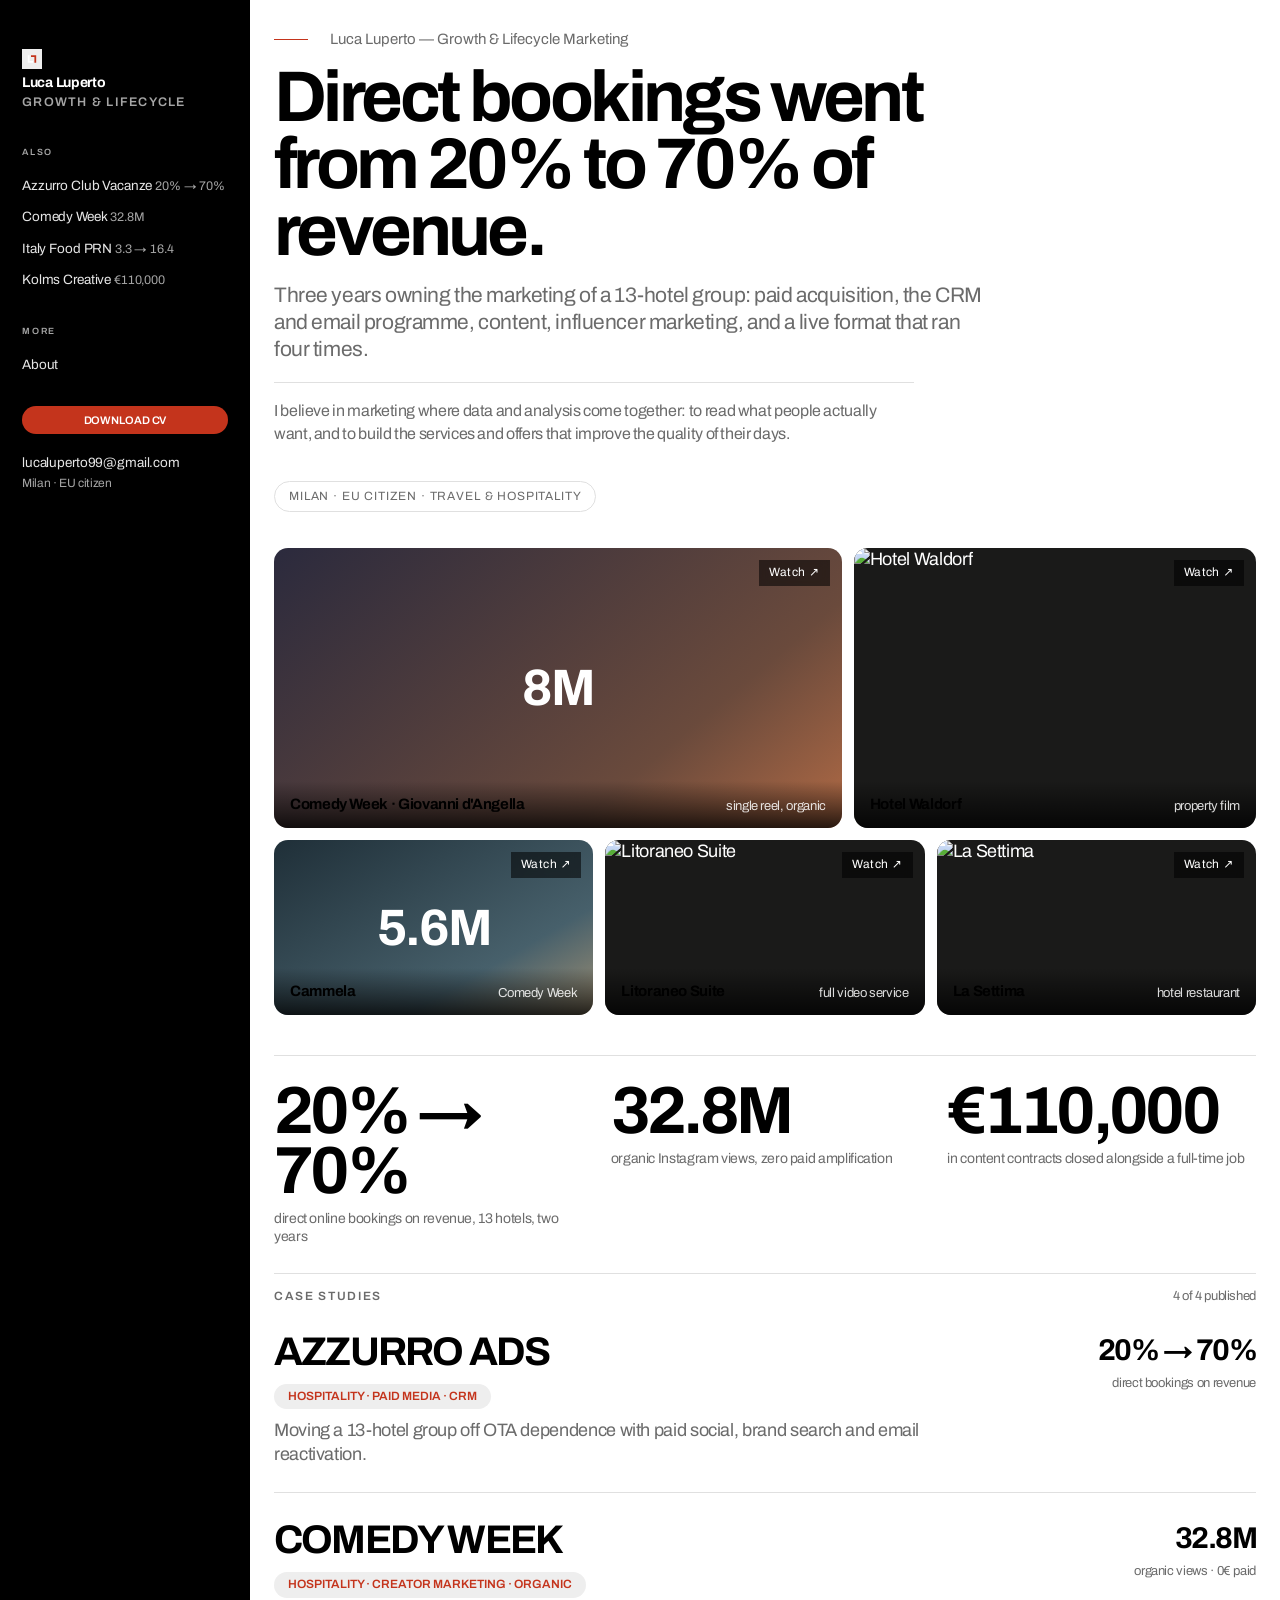
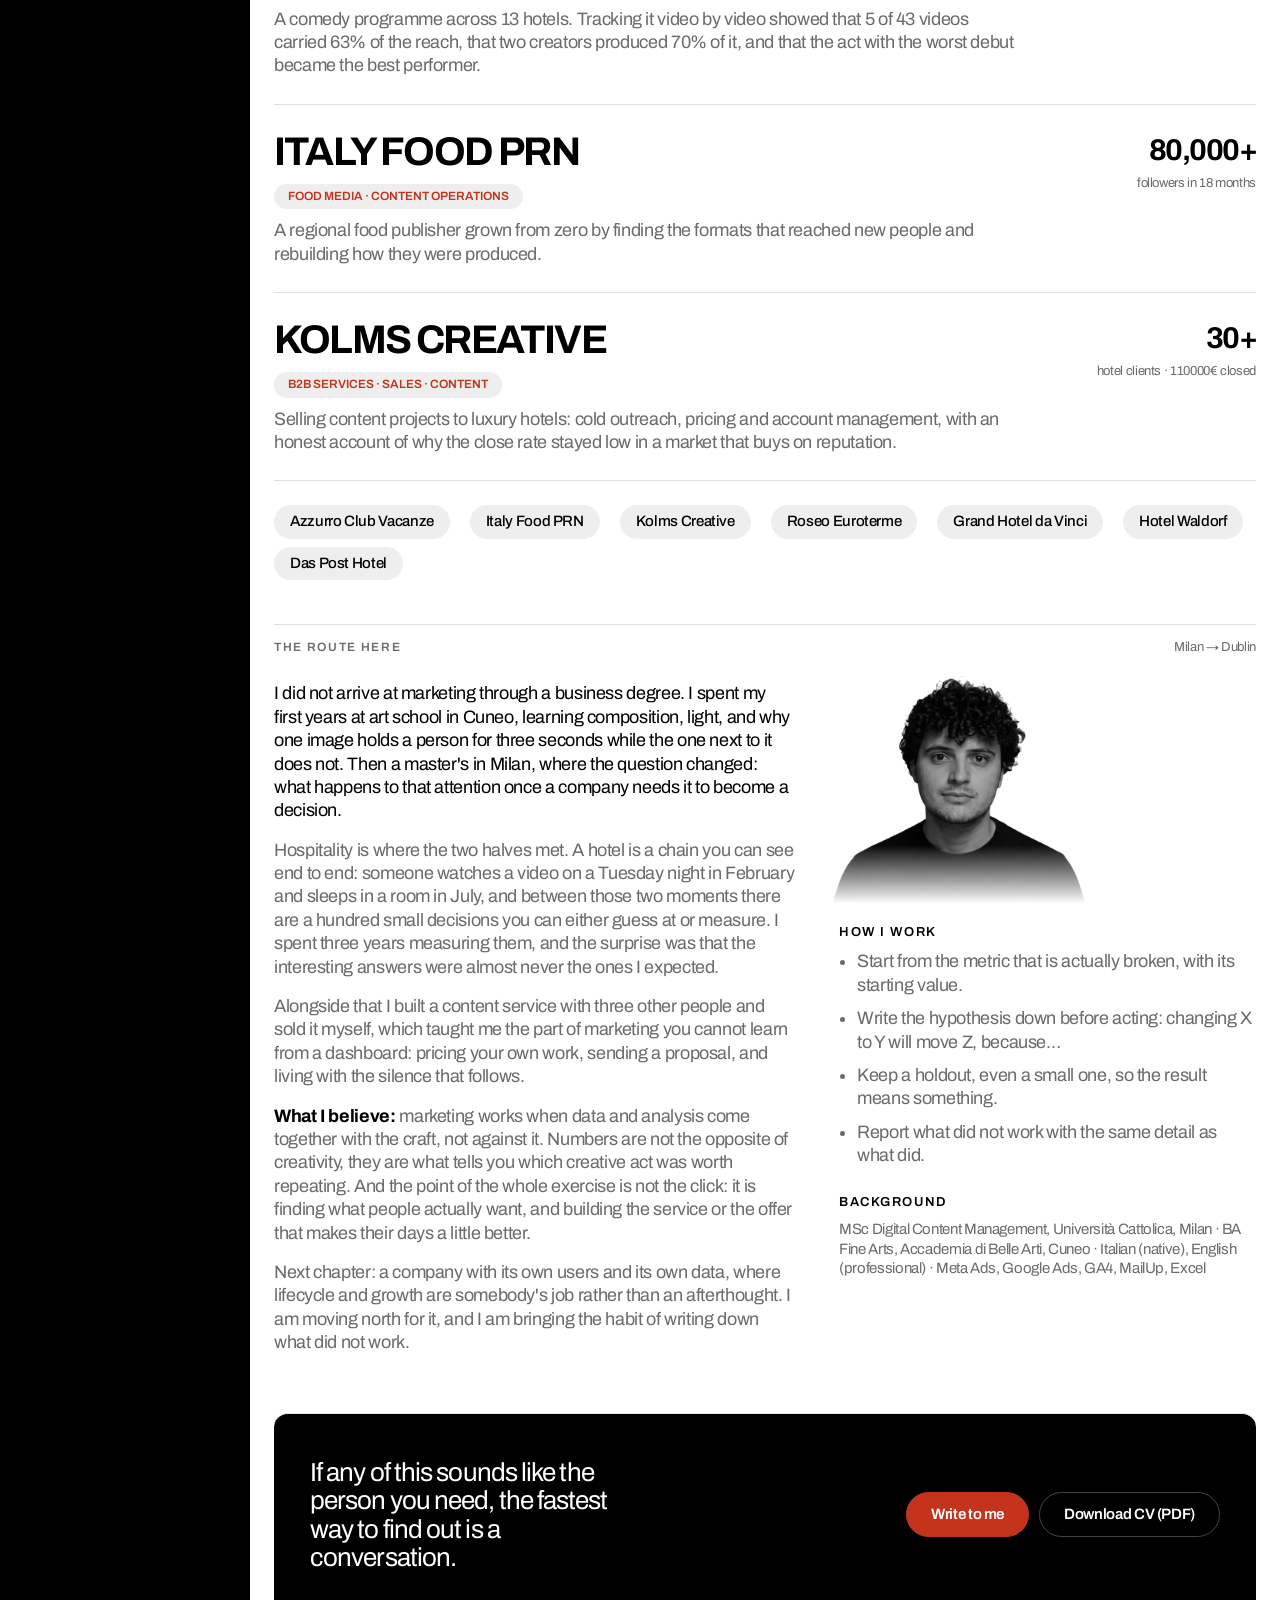
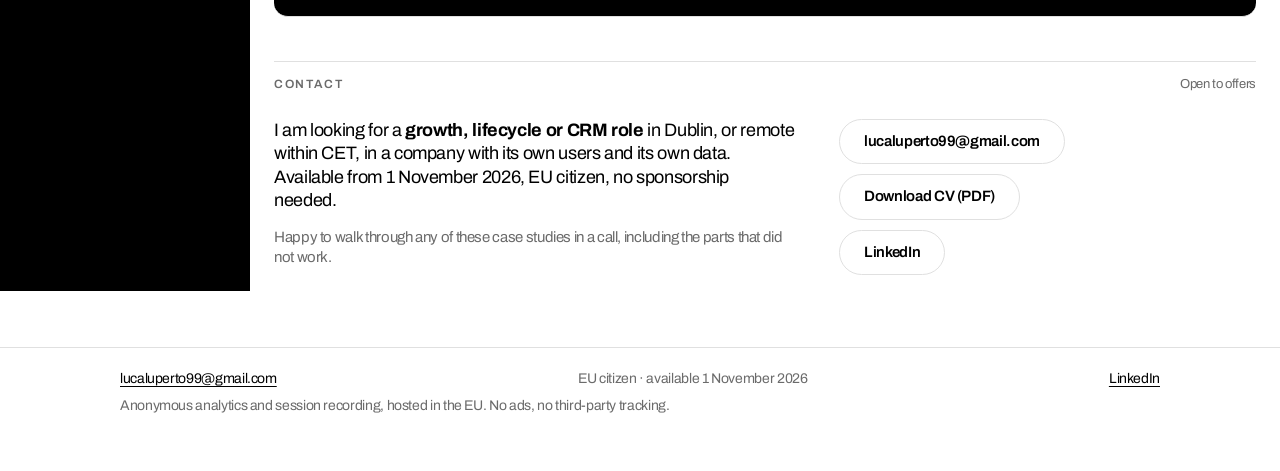
==== commit af16c4f7: "Creative Meta 2025 + consenso" ====
--- a/index.html
+++ b/index.html
@@ -130,7 +130,7 @@
   <span><a href="mailto:lucaluperto99@gmail.com">lucaluperto99@gmail.com</a></span>
   <span>EU citizen · available 1 November 2026</span>
   <span><a href="https://www.linkedin.com/in/lupertoluca">LinkedIn</a></span>
-  <span>Anonymous analytics, hosted in the EU. No ads, no third-party tracking.</span>
+  <span>Anonymous analytics and session recording, hosted in the EU. No ads, no third-party tracking.</span>
 </div></footer>
 <script type="application/ld+json">
 {"@context":"https://schema.org","@type":"Person","name":"Luca Luperto",
--- a/style.css
+++ b/style.css
@@ -529,3 +529,40 @@
 .rail-name { color: #fff; }
 .rail-name .mark { color: #fff; }
 .sum-name b { color: #fff; }
+
+/* ===================================================================
+   RIFINITURA — angoli morbidi e colonnina leggibile
+   =================================================================== */
+
+/* angoli morbidi sui blocchi; le pillole restano pillole */
+.tile, .work, .gal .tile, figure img, figure.photo img, figure.photo.two img,
+.insight, .todo, .brief, .cta, .contact, .about-side img, .portrait,
+details, table, .tip { border-radius: 14px; }
+.stat, .num { border-radius: 0; }
+.btn, .avail, .play, .sector, .rail-cv, .mobar a, .brands b { border-radius: 100px; }
+details { overflow: hidden; }
+.insight { border-top-left-radius: 0; border-bottom-left-radius: 0; }
+
+/* la colonnina: il nero continua per tutta l'altezza della pagina,
+   anche quando l'elemento sticky e' piu' corto del contenuto */
+.shell { background: linear-gradient(to right, #000 0 250px, transparent 250px); }
+
+/* contrasti nella colonnina, misurati su nero:
+   #ffffff 21:1 · #e6e6e6 17:1 · #a5a5a5 8.6:1 — il precedente #6b6b6b era 3.4:1 */
+.rail .rail-name b, .rail .reading > b, .rail .sum-name b { color: #ffffff; }
+.rail .rail-in a { color: #e6e6e6; }
+.rail .rail-in a:hover { color: #ff8a6b; }
+.rail .rail-in a i { color: #a5a5a5; font-size: 12.5px; }
+.rail .rh, .rail .rail-name i, .rail .rail-foot, .rail .sum-lab { color: #a5a5a5; }
+.rail .rail-foot a { color: #e6e6e6; }
+.rail .rail-in a.rail-cv { color: #ffffff; }
+
+/* piu' respiro, meno senso di cose ammassate in alto */
+.rail-in { padding: 30px 22px 28px; }
+.rail .rh { margin: 30px 0 11px; letter-spacing: .2em; }
+.rail .reading { padding-left: 14px; border-left-width: 3px; }
+.rail .rail-in a { padding: 7px 0; }
+.rail .rail-cv { margin-top: 26px; padding: 14px 16px; }
+.rail .rail-foot { margin-top: 18px; line-height: 1.6; }
+
+@media (max-width: 860px) { .shell { background: none; } }
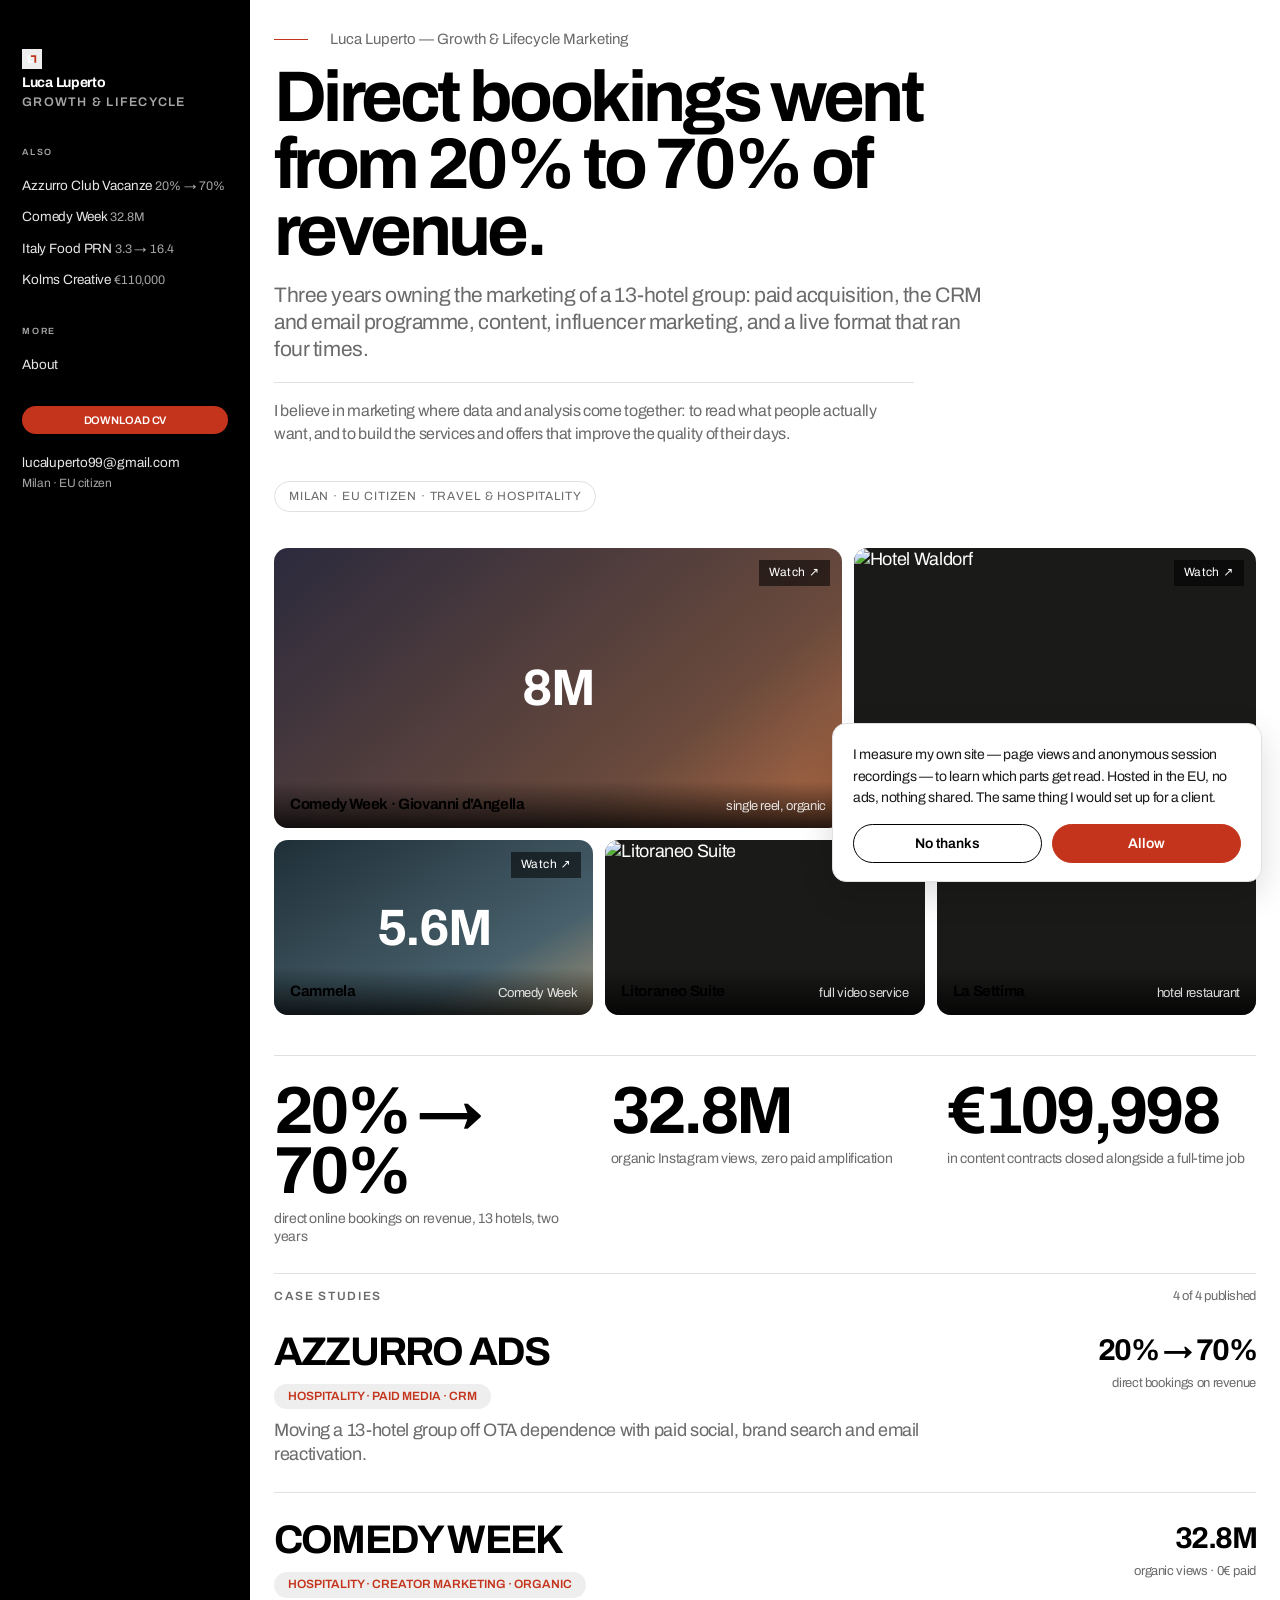
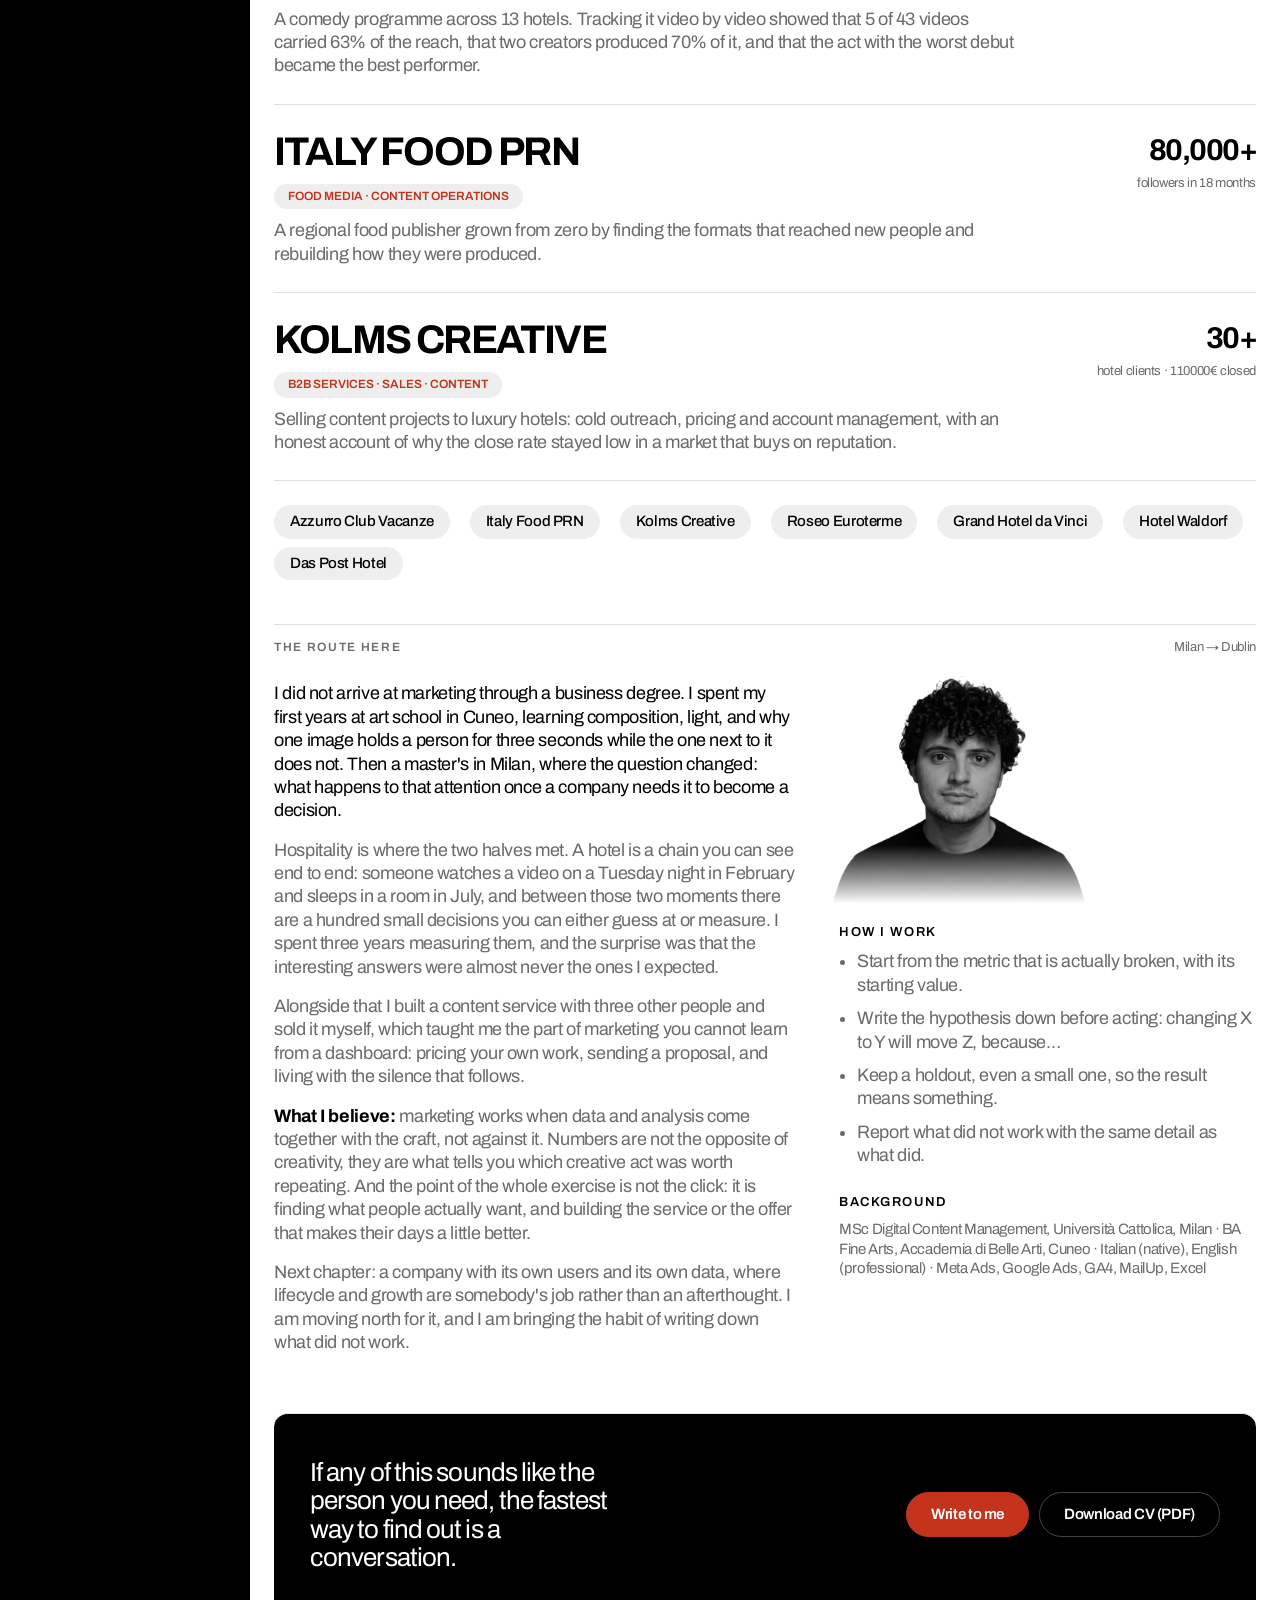
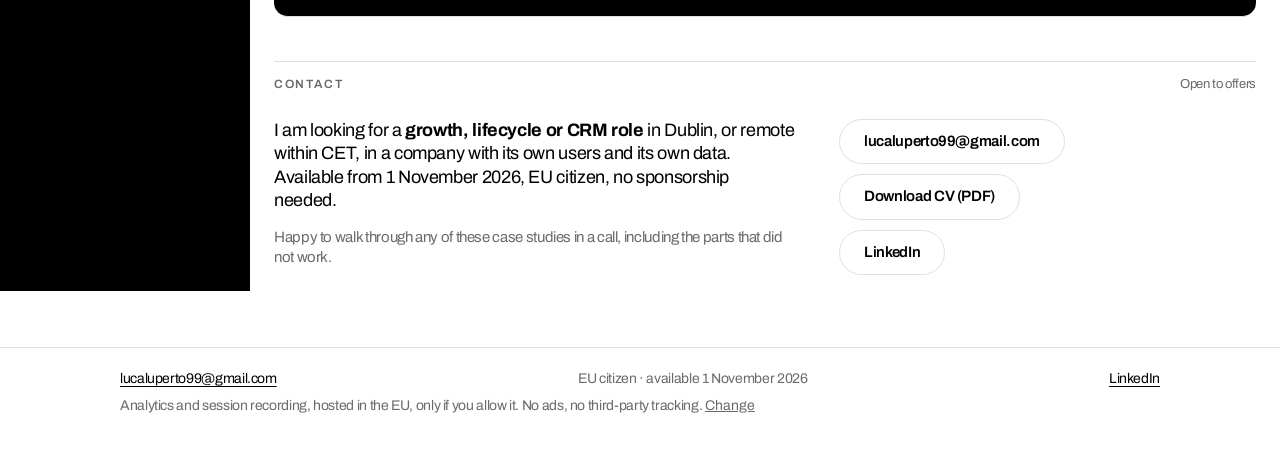
==== commit 3efed602: "Add files via upload" ====
--- a/index.html
+++ b/index.html
@@ -20,11 +20,83 @@
 <link rel="stylesheet" href="style.css">
 <link rel="icon" href="data:image/svg+xml,<svg xmlns='http://www.w3.org/2000/svg' viewBox='0 0 100 100'><rect width='100' height='100' rx='0' fill='%23c4341c'/><path d='M16 20h15v44h28v16H16z' fill='white'/><path d='M84 80H69V36H41V20h43z' fill='white' fill-opacity='0.55'/></svg>">
 <script>
-!function(t,e){var o,n,p,r;e.__SV||(window.posthog && window.posthog.__loaded)||(window.posthog=e,e._i=[],e.init=function(i,s,a){function g(t,e){var o=e.split(".");2==o.length&&(t=t[o[0]],e=o[1]),t[e]=function(){t.push([e].concat(Array.prototype.slice.call(arguments,0)))}}p||((p=t.createElement("script")).type="text/javascript",p.crossOrigin="anonymous",p.async=!0,p.src=s.api_host.replace(".i.posthog.com","-assets.i.posthog.com")+"/static/array.js",p.onerror=function(){p=null},(r=t.getElementsByTagName("script")[0]).parentNode.insertBefore(p,r));var u=e;for(void 0!==a?u=e[a]=[]:a="posthog",u.people=u.people||[],Object.defineProperty(u,"toString",{configurable:!0,enumerable:!0,writable:!0,value:function(t){var e="posthog";return"posthog"!==a&&(e+="."+a),t||(e+=" (stub)"),e}}),Object.defineProperty(u.people,"toString",{configurable:!0,enumerable:!0,writable:!0,value:function(){return u.toString(1)+".people (stub)"}}),o="init capture register register_once register_for_session unregister unregister_for_session getFeatureFlag getFeatureFlagResult isFeatureEnabled reloadFeatureFlags updateEarlyAccessFeatureEnrollment getEarlyAccessFeatures on onFeatureFlags onSessionId getSurveys getActiveMatchingSurveys renderSurvey canRenderSurvey getNextSurveyStep identify setPersonProperties group resetGroups setPersonPropertiesForFlags resetPersonPropertiesForFlags setGroupPropertiesForFlags resetGroupPropertiesForFlags reset get_distinct_id getGroups get_session_id get_session_replay_url alias set_config startSessionRecording stopSessionRecording sessionRecordingStarted captureException loadToolbar get_property getSessionProperty createPersonProfile opt_in_capturing opt_out_capturing has_opted_in_capturing has_opted_out_capturing clear_opt_in_out_capturing debug".split(" "),n=0;n<o.length;n++)g(u,o[n]);e._i.push([i,s,a])},e.__SV=1)}(document,window.posthog||[]);
-posthog.init('phc_v96eDoyRSB9aAFanDd546SFta744k8Ng2YSQQuPfHL4T', {
-  api_host: 'https://eu.i.posthog.com',
-  defaults: '2026-05-30'
-})
+(function () {
+  var KEY = 'll-analytics';
+  var started = false;
+
+  function read() { try { return localStorage.getItem(KEY); } catch (e) { return null; } }
+  function write(v) { try { localStorage.setItem(KEY, v); } catch (e) {} }
+
+  // PostHog non viene nemmeno scaricato finche' non c'e' un si'.
+  function start() {
+    if (started) return;
+    started = true;
+    !function(t,e){var o,n,p,r;e.__SV||(window.posthog && window.posthog.__loaded)||(window.posthog=e,e._i=[],e.init=function(i,s,a){function g(t,e){var o=e.split(".");2==o.length&&(t=t[o[0]],e=o[1]),t[e]=function(){t.push([e].concat(Array.prototype.slice.call(arguments,0)))}}p||((p=t.createElement("script")).type="text/javascript",p.crossOrigin="anonymous",p.async=!0,p.src=s.api_host.replace(".i.posthog.com","-assets.i.posthog.com")+"/static/array.js",p.onerror=function(){p=null},(r=t.getElementsByTagName("script")[0]).parentNode.insertBefore(p,r));var u=e;for(void 0!==a?u=e[a]=[]:a="posthog",u.people=u.people||[],Object.defineProperty(u,"toString",{configurable:!0,enumerable:!0,writable:!0,value:function(t){var e="posthog";return"posthog"!==a&&(e+="."+a),t||(e+=" (stub)"),e}}),Object.defineProperty(u.people,"toString",{configurable:!0,enumerable:!0,writable:!0,value:function(){return u.toString(1)+".people (stub)"}}),o="init capture register register_once register_for_session unregister unregister_for_session getFeatureFlag getFeatureFlagResult isFeatureEnabled reloadFeatureFlags updateEarlyAccessFeatureEnrollment getEarlyAccessFeatures on onFeatureFlags onSessionId getSurveys getActiveMatchingSurveys renderSurvey canRenderSurvey getNextSurveyStep identify setPersonProperties group resetGroups setPersonPropertiesForFlags resetPersonPropertiesForFlags setGroupPropertiesForFlags resetGroupPropertiesForFlags reset get_distinct_id getGroups get_session_id get_session_replay_url alias set_config startSessionRecording stopSessionRecording sessionRecordingStarted captureException loadToolbar get_property getSessionProperty createPersonProfile opt_in_capturing opt_out_capturing has_opted_in_capturing has_opted_out_capturing clear_opt_in_out_capturing debug".split(" "),n=0;n<o.length;n++)g(u,o[n]);e._i.push([i,s,a])},e.__SV=1)}(document,window.posthog||[]);
+    posthog.init('phc_v96eDoyRSB9aAFanDd546SFta744k8Ng2YSQQuPfHL4T', {
+      api_host: 'https://eu.i.posthog.com',
+      defaults: '2026-05-30'
+    })
+  }
+
+  // un no non lascia in giro quello che un si' precedente aveva scritto
+  function purge() {
+    try {
+      document.cookie.split(';').forEach(function (c) {
+        var n = c.split('=')[0].trim();
+        if (n.indexOf('ph_') === 0) {
+          document.cookie = n + '=; expires=Thu, 01 Jan 1970 00:00:00 GMT; path=/';
+        }
+      });
+      Object.keys(localStorage).forEach(function (k) {
+        if (k.indexOf('ph_') === 0) { localStorage.removeItem(k); }
+      });
+    } catch (e) {}
+  }
+
+  function ask() {
+    if (document.querySelector('.consent')) return;
+    var w = document.createElement('div');
+    w.className = 'consent';
+    w.setAttribute('role', 'dialog');
+    w.setAttribute('aria-label', 'Analytics on this site');
+    w.innerHTML =
+      '<p>I measure my own site — page views and anonymous session recordings — ' +
+      'to learn which parts get read. Hosted in the EU, no ads, nothing shared. ' +
+      'The same thing I would set up for a client.</p>' +
+      '<div class="consent-b">' +
+      '<button type="button" data-a="no">No thanks</button>' +
+      '<button type="button" class="yes" data-a="yes">Allow</button>' +
+      '</div>';
+    document.body.appendChild(w);
+    requestAnimationFrame(function () { w.classList.add('in'); });
+    w.addEventListener('click', function (e) {
+      var t = e.target;
+      while (t && t !== w && !(t.tagName === 'BUTTON' && t.getAttribute('data-a'))) { t = t.parentNode; }
+      if (!t || t === w) return;
+      var v = t.getAttribute('data-a');
+      write(v);
+      w.parentNode.removeChild(w);
+      if (v === 'yes') { start(); } else { purge(); }
+    });
+  }
+
+  // il link "Change" nel footer: ritirare il consenso costa un clic come darlo
+  window.llAnalytics = function () {
+    try { localStorage.removeItem(KEY); } catch (e) {}
+    ask();
+  };
+
+  var c = read();
+  if (c === 'yes') {
+    start();
+  } else if (c !== 'no') {
+    if (document.readyState === 'loading') {
+      document.addEventListener('DOMContentLoaded', ask);
+    } else {
+      ask();
+    }
+  }
+})();
 </script>
 </head>
 <body>
@@ -130,7 +202,7 @@
   <span><a href="mailto:lucaluperto99@gmail.com">lucaluperto99@gmail.com</a></span>
   <span>EU citizen · available 1 November 2026</span>
   <span><a href="https://www.linkedin.com/in/lupertoluca">LinkedIn</a></span>
-  <span>Anonymous analytics and session recording, hosted in the EU. No ads, no third-party tracking.</span>
+  <span>Analytics and session recording, hosted in the EU, only if you allow it. No ads, no third-party tracking. <button type="button" class="clink" onclick="llAnalytics()">Change</button></span>
 </div></footer>
 <script type="application/ld+json">
 {"@context":"https://schema.org","@type":"Person","name":"Luca Luperto",
--- a/style.css
+++ b/style.css
@@ -566,3 +566,49 @@
 .rail .rail-foot { margin-top: 18px; line-height: 1.6; }
 
 @media (max-width: 860px) { .shell { background: none; } }
+
+
+/* ---------- consenso ---------- */
+/* Piccola, in basso a sinistra, non copre il contenuto e non blocca la lettura.
+   I due bottoni hanno la stessa dimensione e lo stesso peso: rifiutare deve
+   costare quanto accettare, altrimenti non e' una scelta. */
+.consent {
+  position: fixed; right: 18px; bottom: 18px; z-index: 60;
+  width: min(430px, calc(100vw - 36px));
+  background: var(--bg); color: var(--body);
+  border: 1px solid var(--line); border-radius: 14px;
+  box-shadow: 0 12px 34px rgba(0, 0, 0, .14);
+  padding: 20px 20px 18px;
+  opacity: 0; transform: translateY(12px);
+  transition: opacity .22s ease-out, transform .22s ease-out;
+}
+.consent.in { opacity: 1; transform: none; }
+.consent p { margin: 0 0 15px; font-size: 14px; line-height: 1.55; color: var(--body); }
+.consent-b { display: flex; gap: 10px; }
+.consent-b button {
+  flex: 1 1 0; cursor: pointer;
+  font-family: "Archivo", system-ui, sans-serif; font-size: 14px; font-weight: 600;
+  padding: 11px 14px; border-radius: 100px;
+  border: 1px solid var(--fg); background: transparent; color: var(--fg);
+  transition: filter .15s, background .15s;
+}
+.consent-b button.yes { background: var(--accent); border-color: var(--accent); color: #fff; }
+.consent-b button:hover { filter: brightness(1.08); }
+.consent-b button:focus-visible { outline: 2px solid var(--accent); outline-offset: 2px; }
+
+/* "Change" nel footer: un bottone che si comporta da link */
+.clink {
+  font: inherit; background: none; border: 0; padding: 0;
+  color: inherit; text-decoration: underline; cursor: pointer;
+}
+.clink:hover { color: var(--accent); }
+
+@media (prefers-reduced-motion: reduce) {
+  .consent { transition: none; opacity: 1; transform: none; }
+}
+/* sotto gli 861px compare la barra fissa in basso: la fascia le sta sopra,
+   non davanti, altrimenti nasconde "Download CV" */
+@media (max-width: 860px) {
+  .consent { left: 12px; right: 12px; bottom: 74px; width: auto; padding: 17px 17px 15px; }
+  .consent p { font-size: 13.5px; margin-bottom: 13px; }
+}
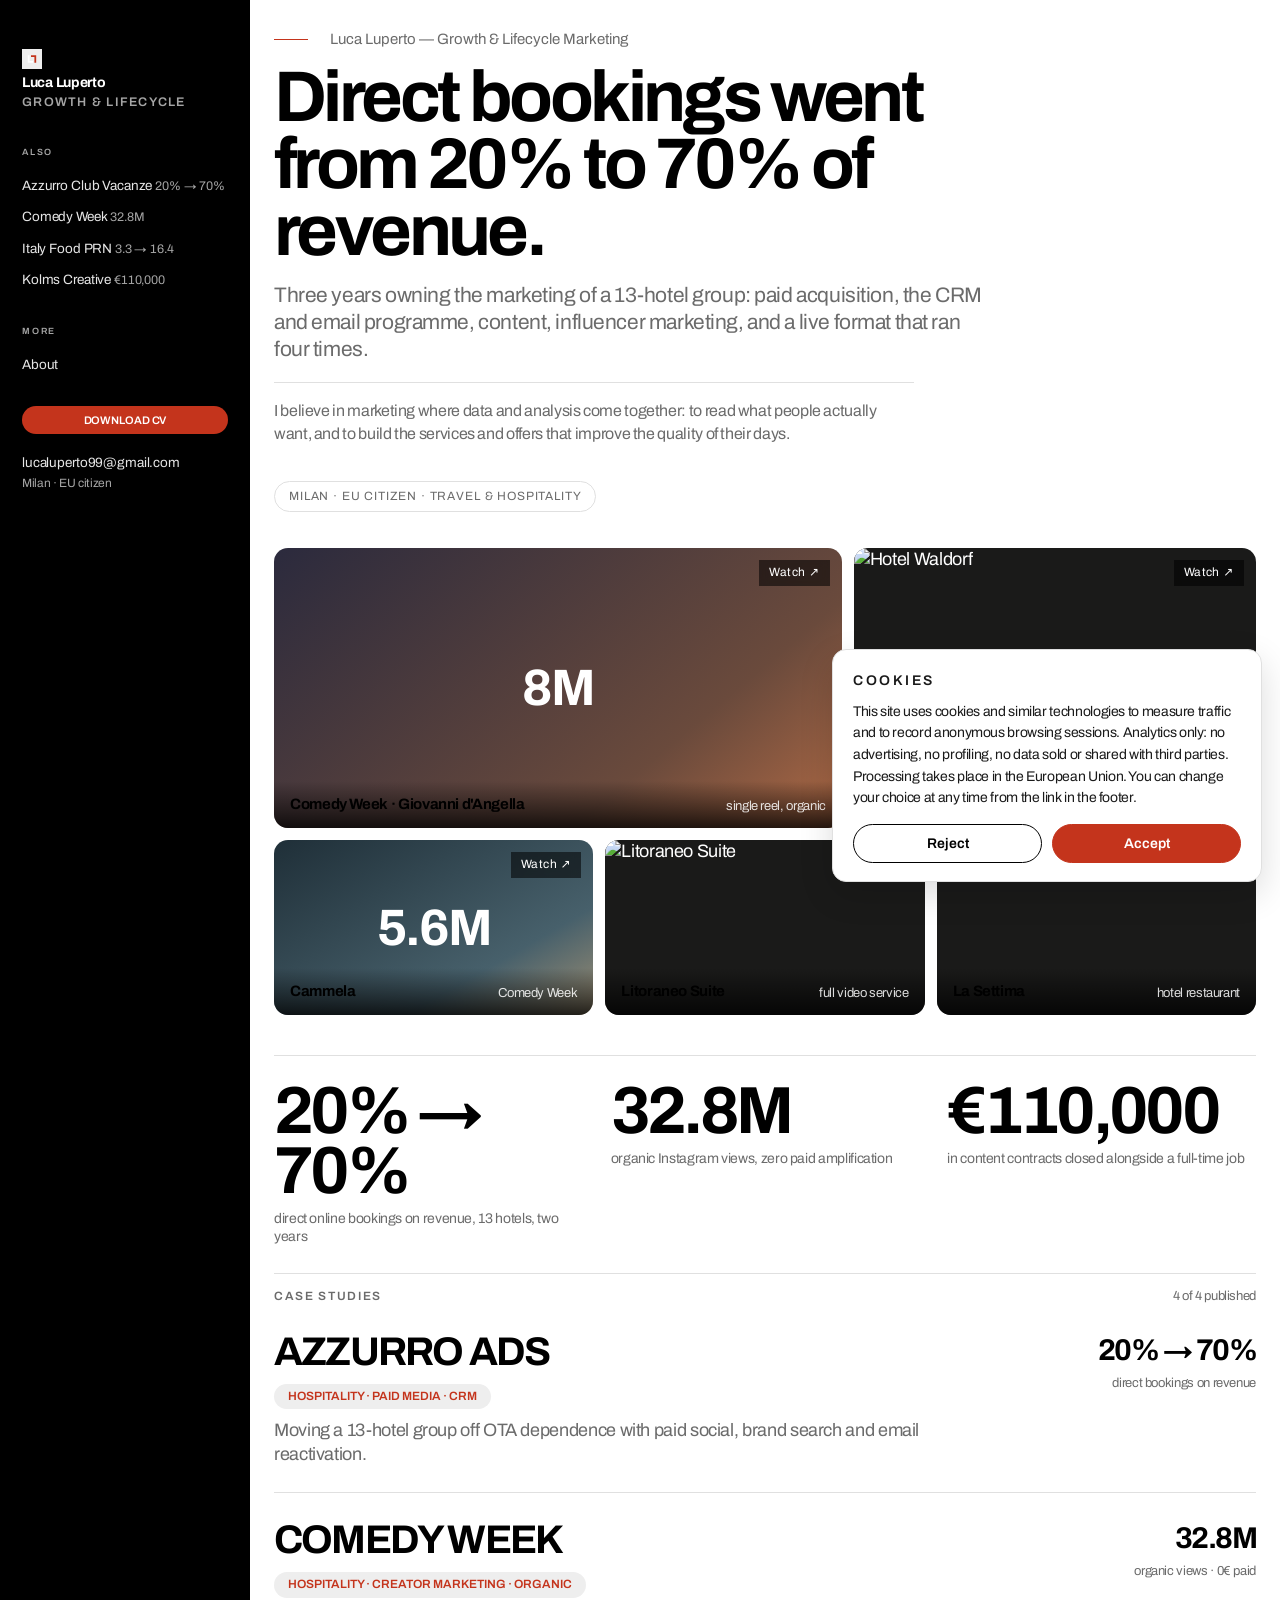
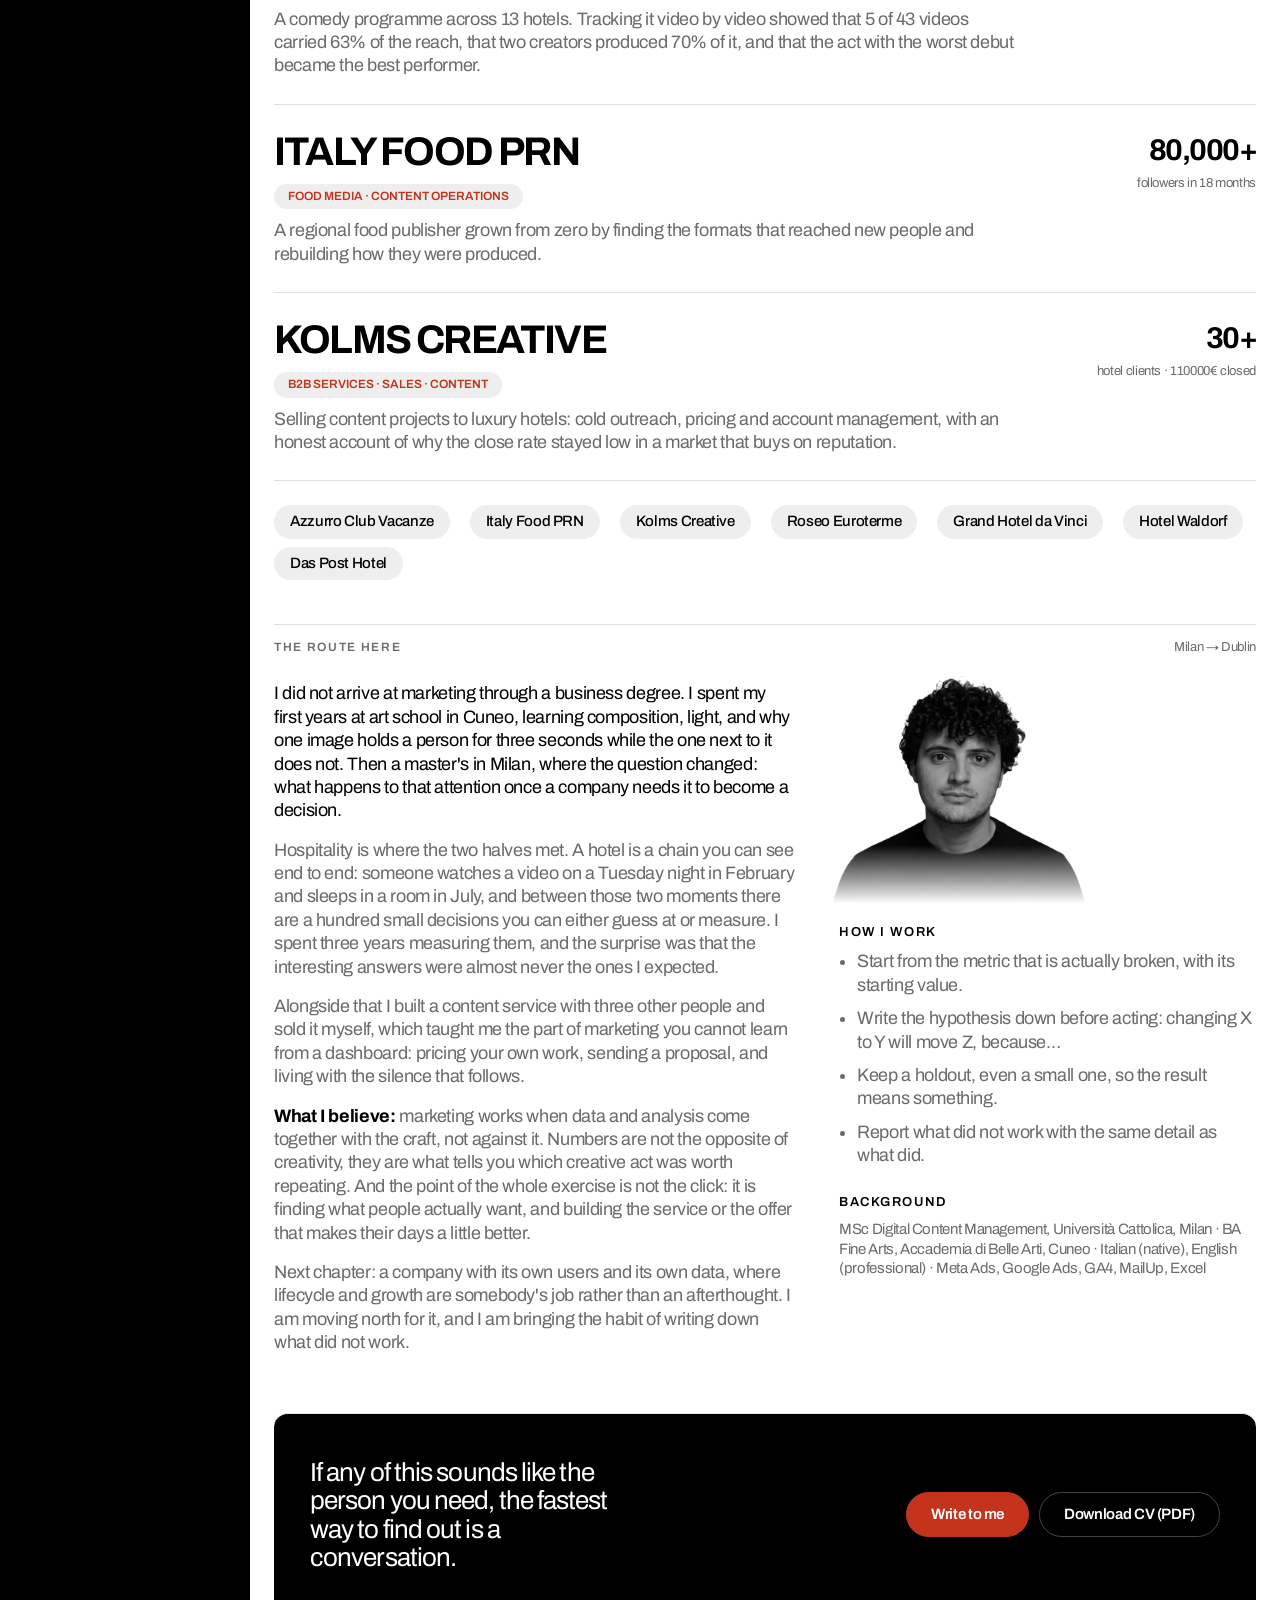
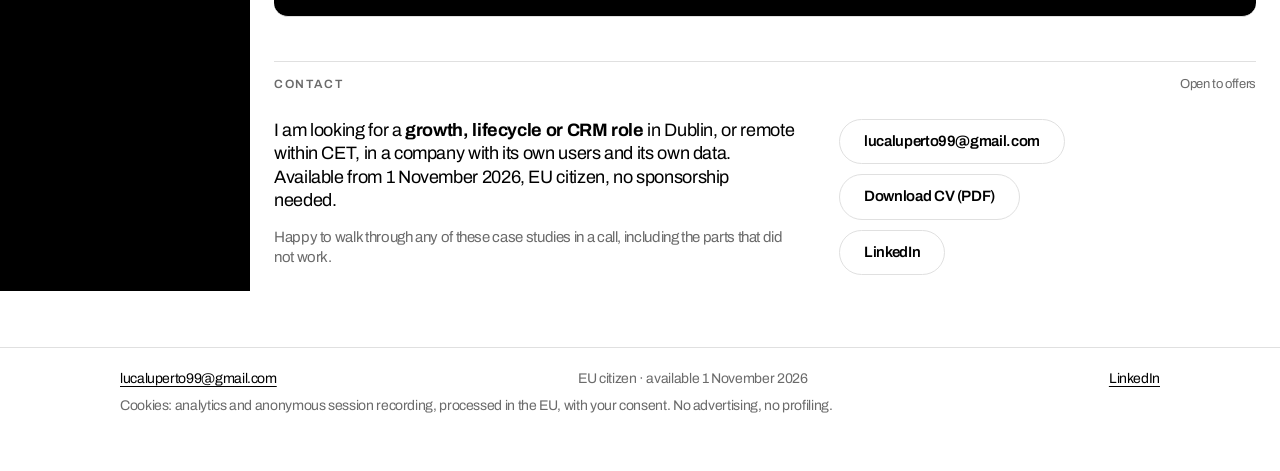
==== commit 9b850ffb: "Add files via upload" ====
--- a/index.html
+++ b/index.html
@@ -53,19 +53,32 @@
     } catch (e) {}
   }
 
+  function syncLink() {
+    var b = document.querySelector('.clink');
+    if (b) { b.hidden = !read(); }
+  }
+
   function ask() {
-    if (document.querySelector('.consent')) return;
+    var ex = document.querySelector('.consent');
+    if (ex) {                      // gia' aperta: la faccio notare invece di non fare nulla
+      ex.classList.remove('pulse');
+      void ex.offsetWidth;
+      ex.classList.add('pulse');
+      return;
+    }
     var w = document.createElement('div');
     w.className = 'consent';
     w.setAttribute('role', 'dialog');
-    w.setAttribute('aria-label', 'Analytics on this site');
+    w.setAttribute('aria-label', 'Cookies');
     w.innerHTML =
-      '<p>I measure my own site — page views and anonymous session recordings — ' +
-      'to learn which parts get read. Hosted in the EU, no ads, nothing shared. ' +
-      'The same thing I would set up for a client.</p>' +
+      '<p class="consent-h">Cookies</p>' +
+      '<p>This site uses cookies and similar technologies to measure traffic and to ' +
+      'record anonymous browsing sessions. Analytics only: no advertising, no profiling, ' +
+      'no data sold or shared with third parties. Processing takes place in the European ' +
+      'Union. You can change your choice at any time from the link in the footer.</p>' +
       '<div class="consent-b">' +
-      '<button type="button" data-a="no">No thanks</button>' +
-      '<button type="button" class="yes" data-a="yes">Allow</button>' +
+      '<button type="button" data-a="no">Reject</button>' +
+      '<button type="button" class="yes" data-a="yes">Accept</button>' +
       '</div>';
     document.body.appendChild(w);
     requestAnimationFrame(function () { w.classList.add('in'); });
@@ -76,6 +89,7 @@
       var v = t.getAttribute('data-a');
       write(v);
       w.parentNode.removeChild(w);
+      syncLink();
       if (v === 'yes') { start(); } else { purge(); }
     });
   }
@@ -86,15 +100,17 @@
     ask();
   };
 
-  var c = read();
-  if (c === 'yes') {
-    start();
-  } else if (c !== 'no') {
-    if (document.readyState === 'loading') {
-      document.addEventListener('DOMContentLoaded', ask);
-    } else {
-      ask();
-    }
+  function boot() {
+    syncLink();
+    var c = read();
+    if (c === 'yes') { start(); }
+    else if (c !== 'no') { ask(); }
+  }
+
+  if (document.readyState === 'loading') {
+    document.addEventListener('DOMContentLoaded', boot);
+  } else {
+    boot();
   }
 })();
 </script>
@@ -202,7 +218,7 @@
   <span><a href="mailto:lucaluperto99@gmail.com">lucaluperto99@gmail.com</a></span>
   <span>EU citizen · available 1 November 2026</span>
   <span><a href="https://www.linkedin.com/in/lupertoluca">LinkedIn</a></span>
-  <span>Analytics and session recording, hosted in the EU, only if you allow it. No ads, no third-party tracking. <button type="button" class="clink" onclick="llAnalytics()">Change</button></span>
+  <span>Cookies: analytics and anonymous session recording, processed in the EU, with your consent. No advertising, no profiling. <button type="button" class="clink" onclick="llAnalytics()" hidden>Cookie settings</button></span>
 </div></footer>
 <script type="application/ld+json">
 {"@context":"https://schema.org","@type":"Person","name":"Luca Luperto",
--- a/style.css
+++ b/style.css
@@ -583,6 +583,11 @@
   transition: opacity .22s ease-out, transform .22s ease-out;
 }
 .consent.in { opacity: 1; transform: none; }
+.consent-h {
+  font-family: "Archivo", system-ui, sans-serif; font-size: 10.5px; font-weight: 600;
+  letter-spacing: .18em; text-transform: uppercase; color: var(--accent);
+  margin: 0 0 9px !important;
+}
 .consent p { margin: 0 0 15px; font-size: 14px; line-height: 1.55; color: var(--body); }
 .consent-b { display: flex; gap: 10px; }
 .consent-b button {
@@ -603,8 +608,17 @@
 }
 .clink:hover { color: var(--accent); }
 
+/* "Change" premuto mentre la fascia e' gia' aperta: invece di non fare nulla,
+   la fascia si fa notare */
+@keyframes cpulse {
+  0%, 100% { box-shadow: 0 12px 34px rgba(0, 0, 0, .14); }
+  35%      { box-shadow: 0 0 0 4px var(--accent), 0 12px 34px rgba(0, 0, 0, .14); }
+}
+.consent.pulse { animation: cpulse .55s ease-out; }
+
 @media (prefers-reduced-motion: reduce) {
   .consent { transition: none; opacity: 1; transform: none; }
+  .consent.pulse { animation: none; outline: 3px solid var(--accent); outline-offset: 2px; }
 }
 /* sotto gli 861px compare la barra fissa in basso: la fascia le sta sopra,
    non davanti, altrimenti nasconde "Download CV" */
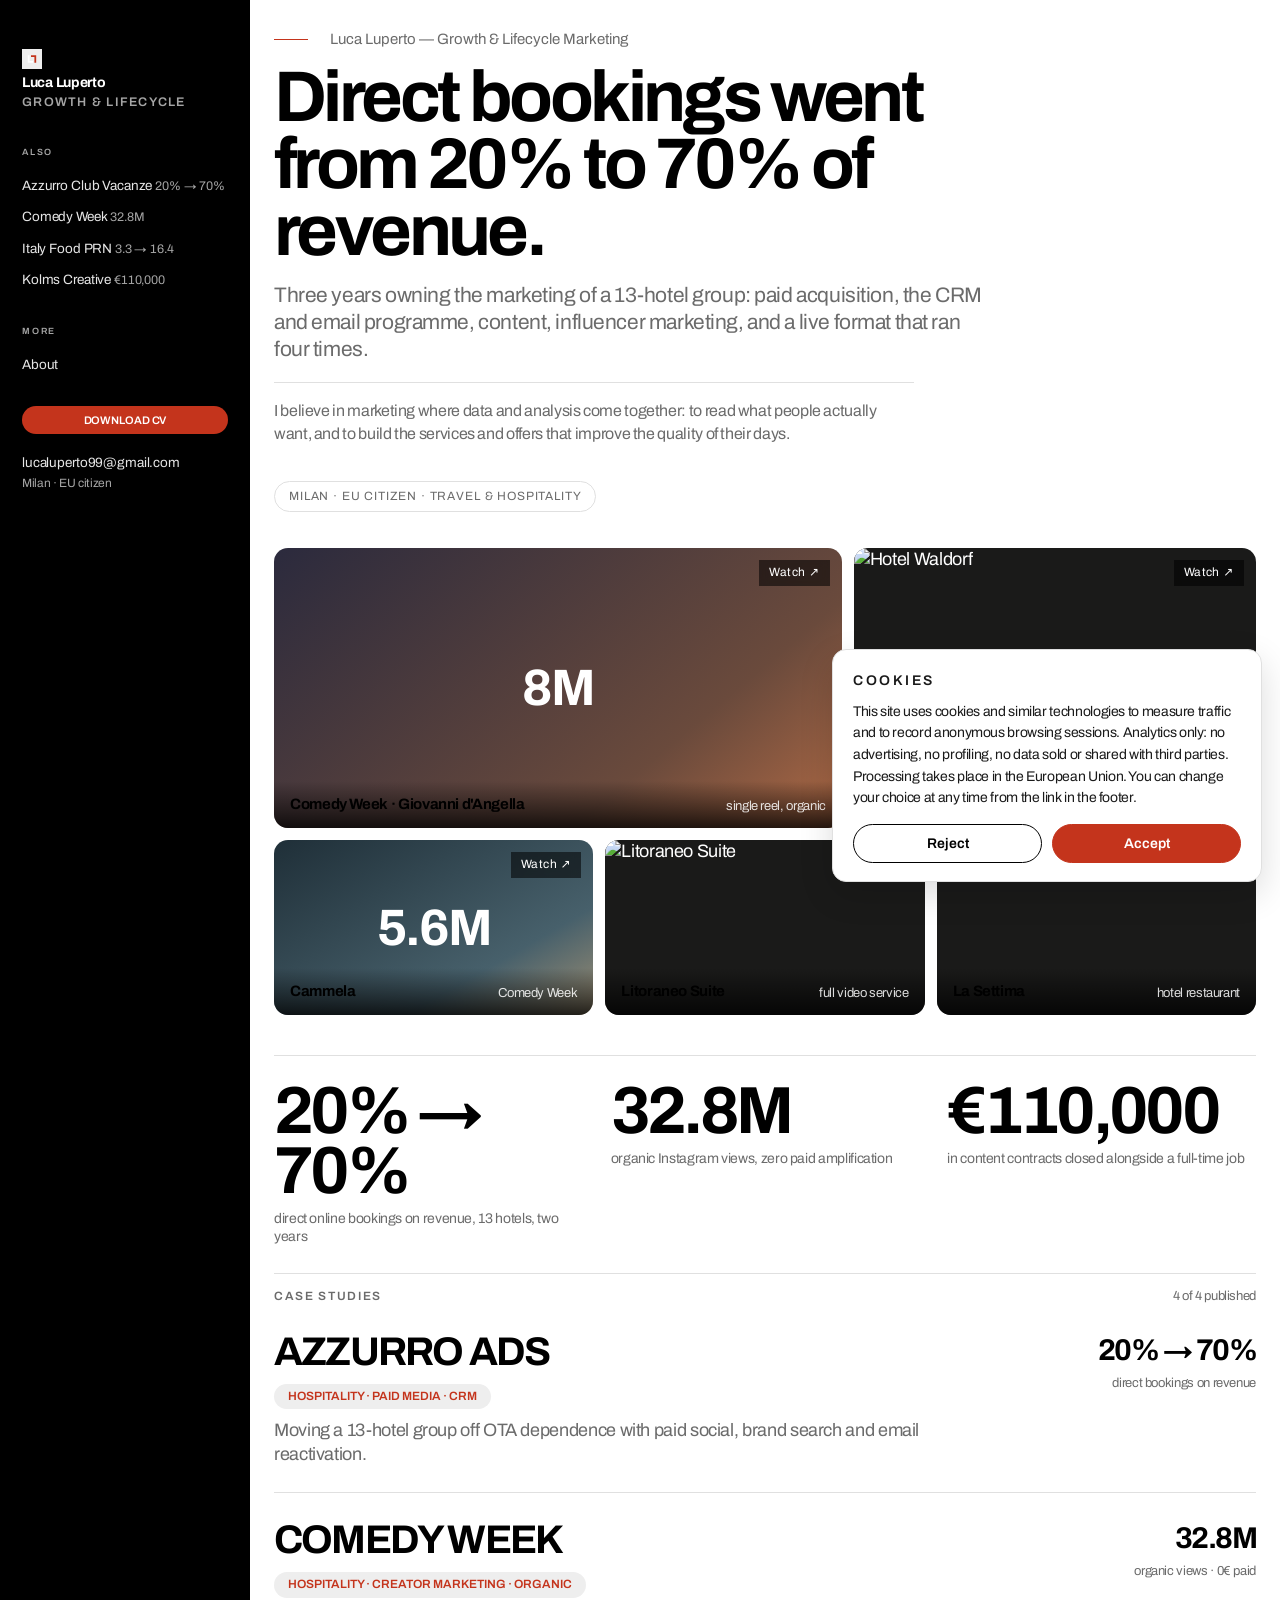
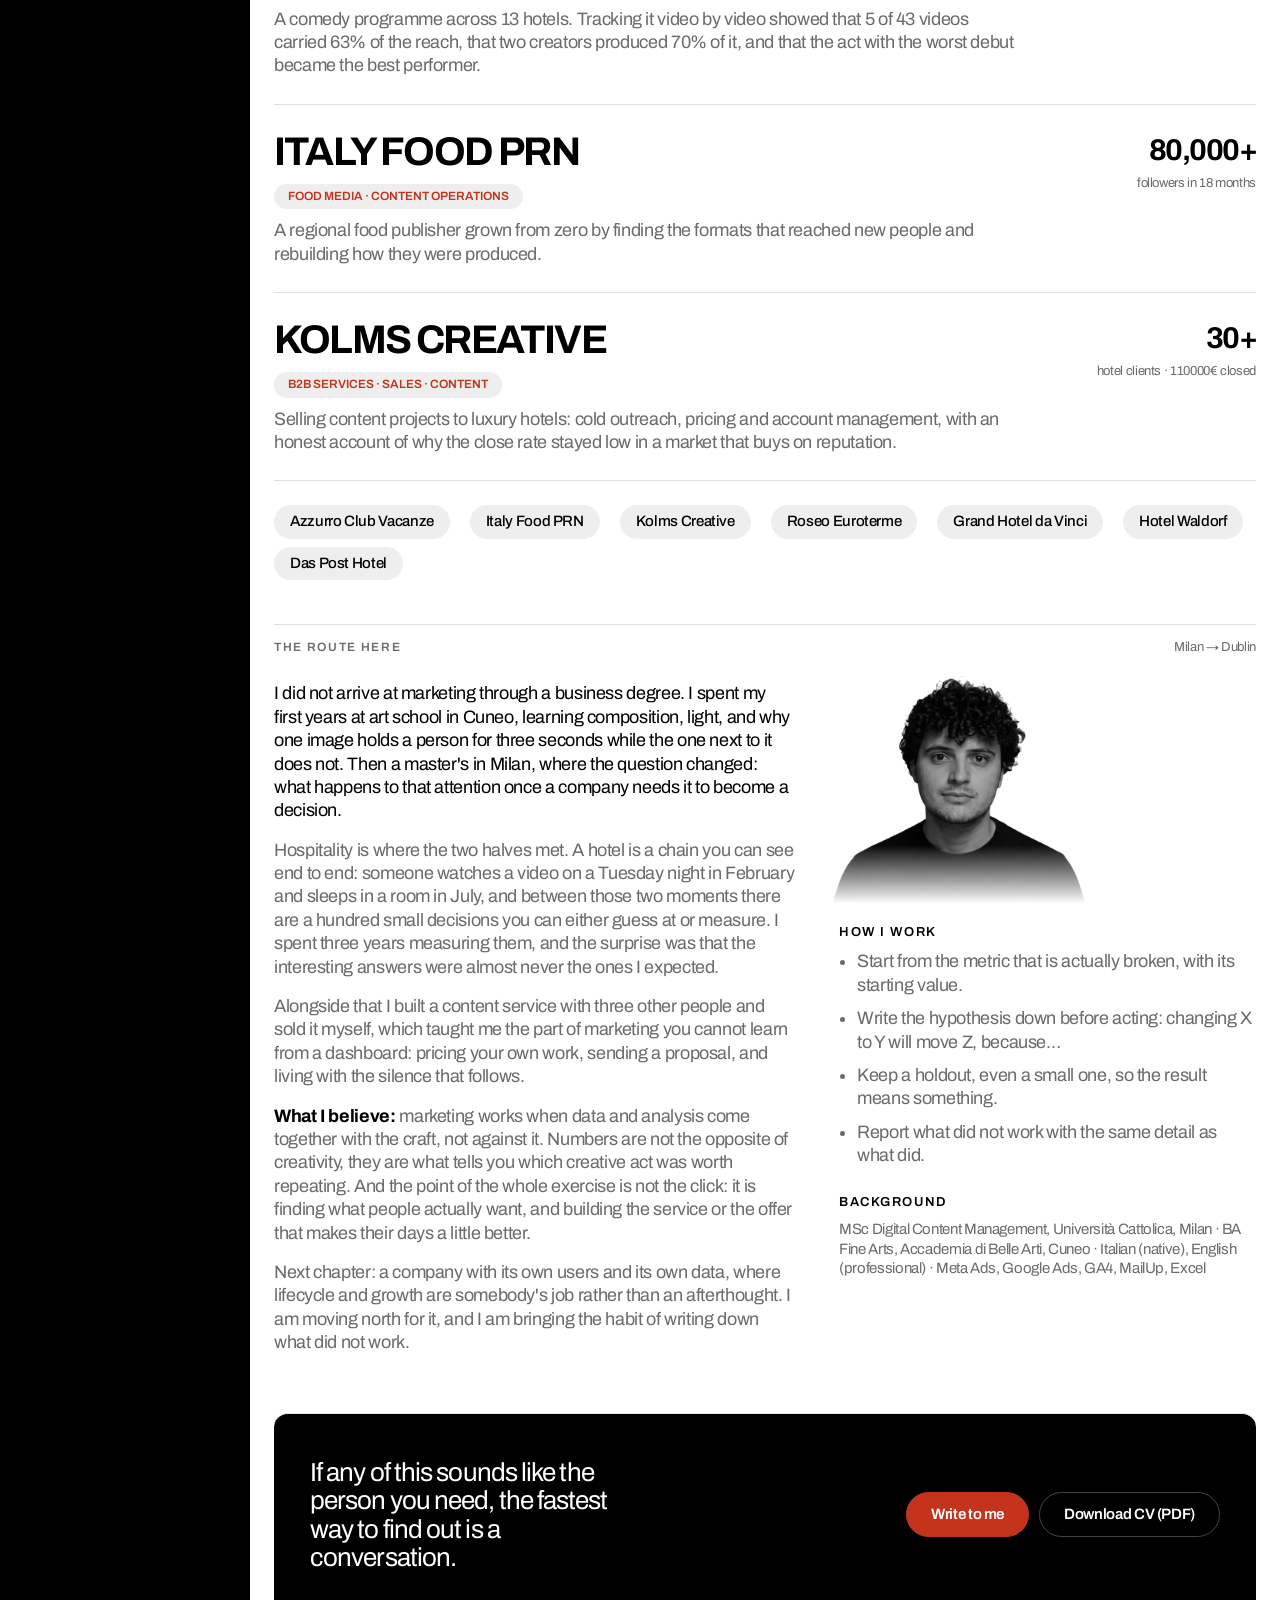
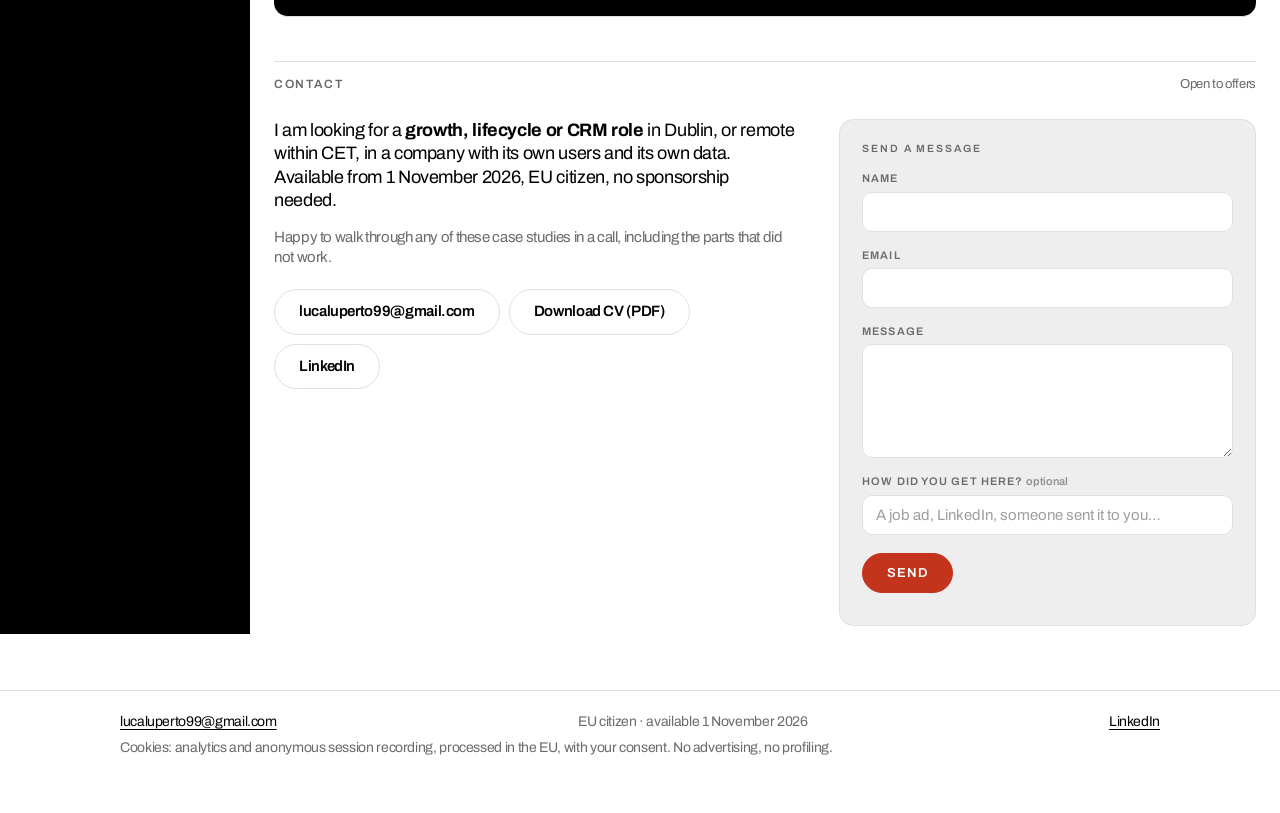
==== commit fc0b018f: "Add files via upload" ====
--- a/index.html
+++ b/index.html
@@ -203,12 +203,28 @@
   <div>
     <p>I am looking for a <b>growth, lifecycle or CRM role</b> in Dublin, or remote within CET, in a company with its own users and its own data. Available from 1 November 2026, EU citizen, no sponsorship needed.</p>
     <p class="muted">Happy to walk through any of these case studies in a call, including the parts that did not work.</p>
-  </div>
-  <div class="contact-links">
-    <a class="btn" href="mailto:lucaluperto99@gmail.com">lucaluperto99@gmail.com</a>
-    <a class="btn" href="cv-luca-luperto.pdf">Download CV (PDF)</a>
-    <a class="btn" href="https://www.linkedin.com/in/lupertoluca">LinkedIn</a>
-  </div>
+    <div class="contact-links">
+      <a class="btn" href="mailto:lucaluperto99@gmail.com">lucaluperto99@gmail.com</a>
+      <a class="btn" href="cv-luca-luperto.pdf">Download CV (PDF)</a>
+      <a class="btn" href="https://www.linkedin.com/in/lupertoluca">LinkedIn</a>
+    </div>
+  </div>
+  <form class="cform" id="cform" action="https://formspree.io/f/xzedjggb" method="POST">
+    <p class="cform-h">Send a message</p>
+    <label for="cf-name">Name</label>
+    <input id="cf-name" name="name" type="text" autocomplete="name" required>
+    <label for="cf-email">Email</label>
+    <input id="cf-email" name="email" type="email" autocomplete="email" required>
+    <label for="cf-msg">Message</label>
+    <textarea id="cf-msg" name="message" rows="4" required></textarea>
+    <label for="cf-how">How did you get here? <i>optional</i></label>
+    <input id="cf-how" name="how" type="text" autocomplete="off" placeholder="A job ad, LinkedIn, someone sent it to you…">
+    <input class="hp" type="text" name="_gotcha" tabindex="-1" autocomplete="off" aria-hidden="true">
+    <input type="hidden" name="source" id="cf-src" value="">
+    <input type="hidden" name="_subject" value="lucaluperto.it — new message">
+    <button class="btn primary" type="submit">Send</button>
+    <p class="cform-s" id="cform-s" role="status" aria-live="polite"></p>
+  </form>
 </div>
 </section>
 </main>
--- a/style.css
+++ b/style.css
@@ -626,3 +626,51 @@
   .consent { left: 12px; right: 12px; bottom: 74px; width: auto; padding: 17px 17px 15px; }
   .consent p { font-size: 13.5px; margin-bottom: 13px; }
 }
+
+/* ---------- modulo di contatto ---------- */
+/* I bottoni e i link restano a sinistra sotto il testo; il modulo occupa
+   la colonna destra, cioe' lo spazio che prima era solo una pila di link. */
+.contact-links { flex-direction: row; flex-wrap: wrap; gap: 9px; margin-top: 22px; }
+
+.cform {
+  border: 1px solid var(--line); border-radius: 14px; background: var(--surface);
+  padding: 22px 22px 20px; display: flex; flex-direction: column; min-width: 0;
+}
+.cform-h {
+  font-family: "Archivo", system-ui, sans-serif; font-size: 10.5px; font-weight: 600;
+  letter-spacing: .18em; text-transform: uppercase; color: var(--accent);
+  margin: 0 0 16px;
+}
+.cform label {
+  font-family: "Archivo", system-ui, sans-serif; font-size: 11px; font-weight: 600;
+  letter-spacing: .1em; text-transform: uppercase; color: var(--dim);
+  margin-bottom: 6px;
+}
+.cform label i { font-style: normal; text-transform: none; letter-spacing: 0; opacity: .7; }
+.cform input[type="text"], .cform input[type="email"], .cform textarea {
+  font-family: inherit; font-size: 15px; color: var(--fg);
+  background: var(--bg); border: 1px solid var(--line); border-radius: 10px;
+  padding: 11px 13px; margin-bottom: 16px; width: 100%; min-width: 0;
+}
+.cform textarea { resize: vertical; line-height: 1.5; }
+.cform input:focus-visible, .cform textarea:focus-visible {
+  outline: 2px solid var(--accent); outline-offset: 1px; border-color: var(--accent);
+}
+.cform input::placeholder { color: var(--dim); opacity: .65; }
+.cform button[type="submit"] {
+  font-family: "Archivo", system-ui, sans-serif; font-size: 13px; font-weight: 600;
+  letter-spacing: .08em; text-transform: uppercase;
+  align-self: flex-start; cursor: pointer; margin-top: 2px;
+}
+.cform button[disabled] { opacity: .55; cursor: default; }
+.cform-s { font-size: 14px; color: var(--dim); margin: 12px 0 0; }
+.cform-s.bad { color: var(--accent); }
+.cform p:not(.cform-h):not(.cform-s) { font-size: 15px; color: var(--body); margin: 0; }
+
+/* trappola per i robot: deve esistere nel DOM ma non vedersi mai */
+.hp { position: absolute; left: -9999px; width: 1px; height: 1px; opacity: 0; }
+
+@media (max-width: 860px) {
+  .contact { grid-template-columns: minmax(0, 1fr); gap: 30px; }
+  .cform { padding: 18px 18px 16px; }
+}
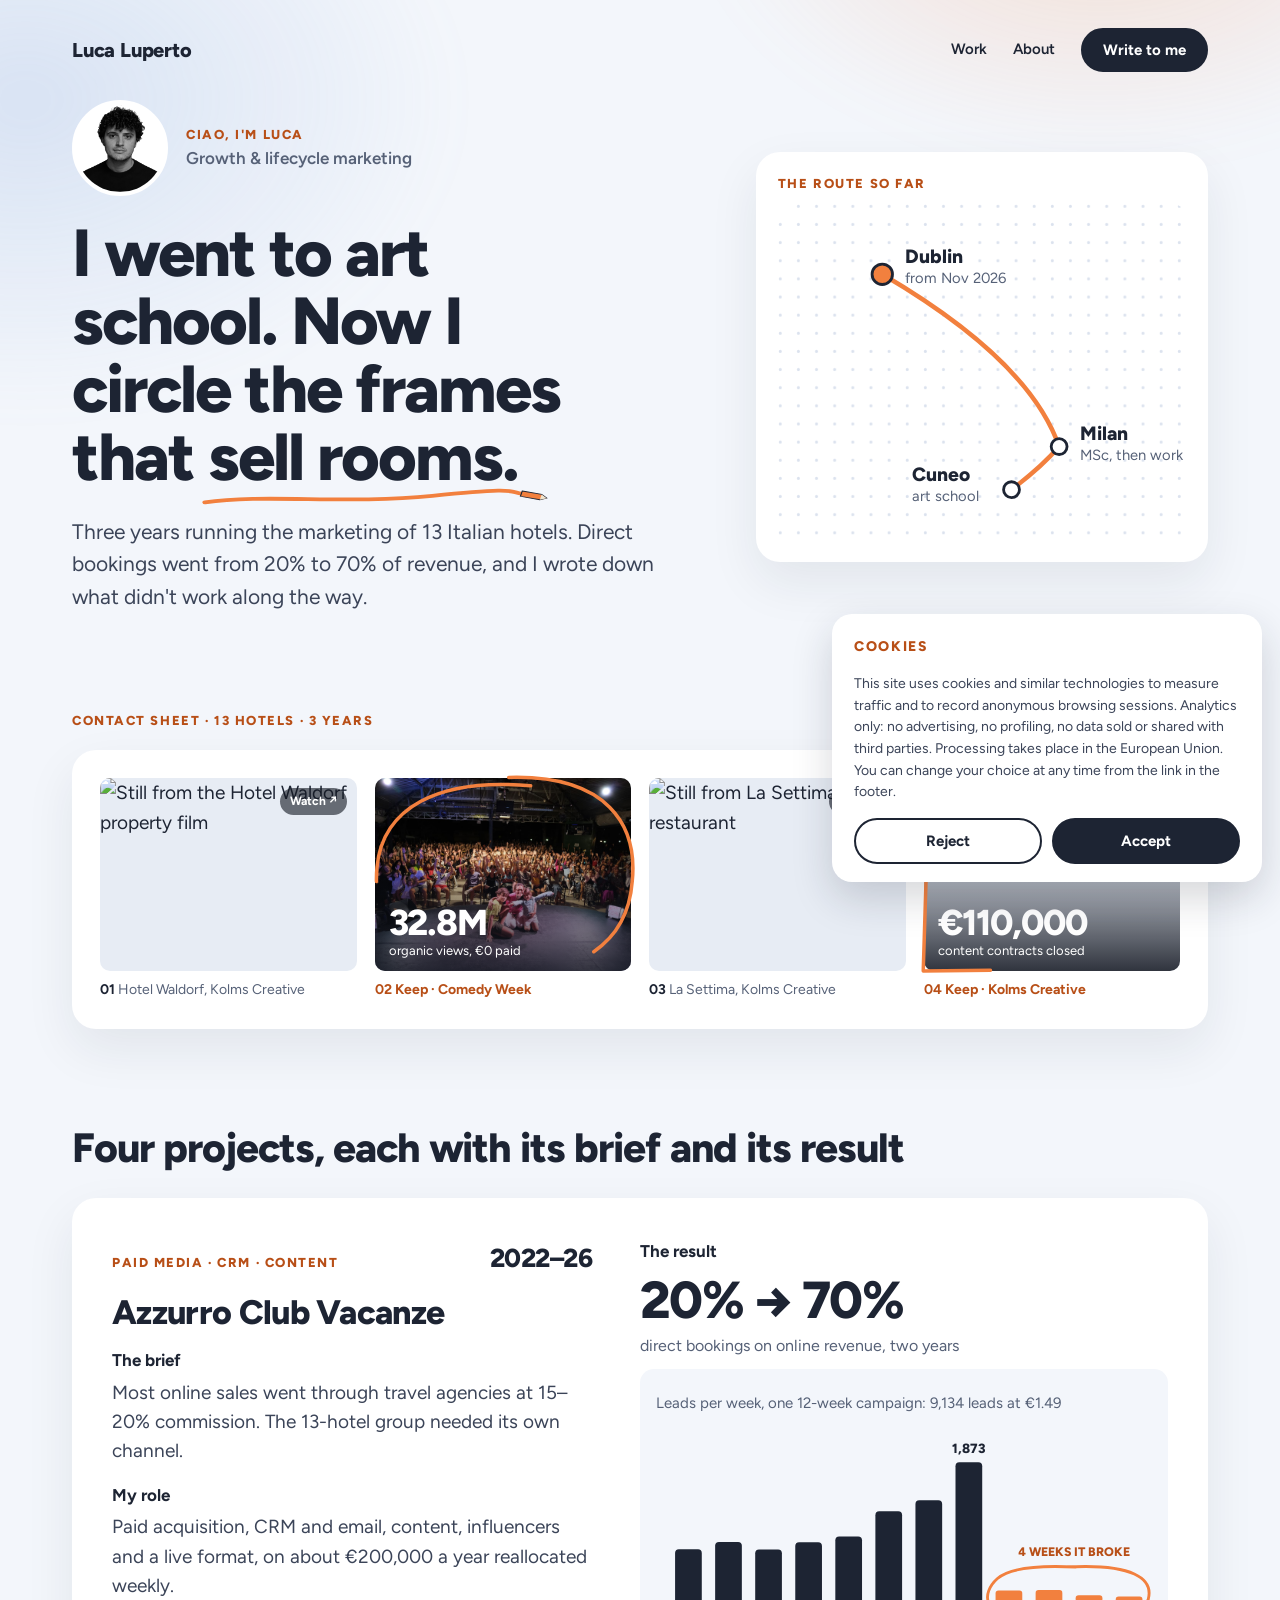
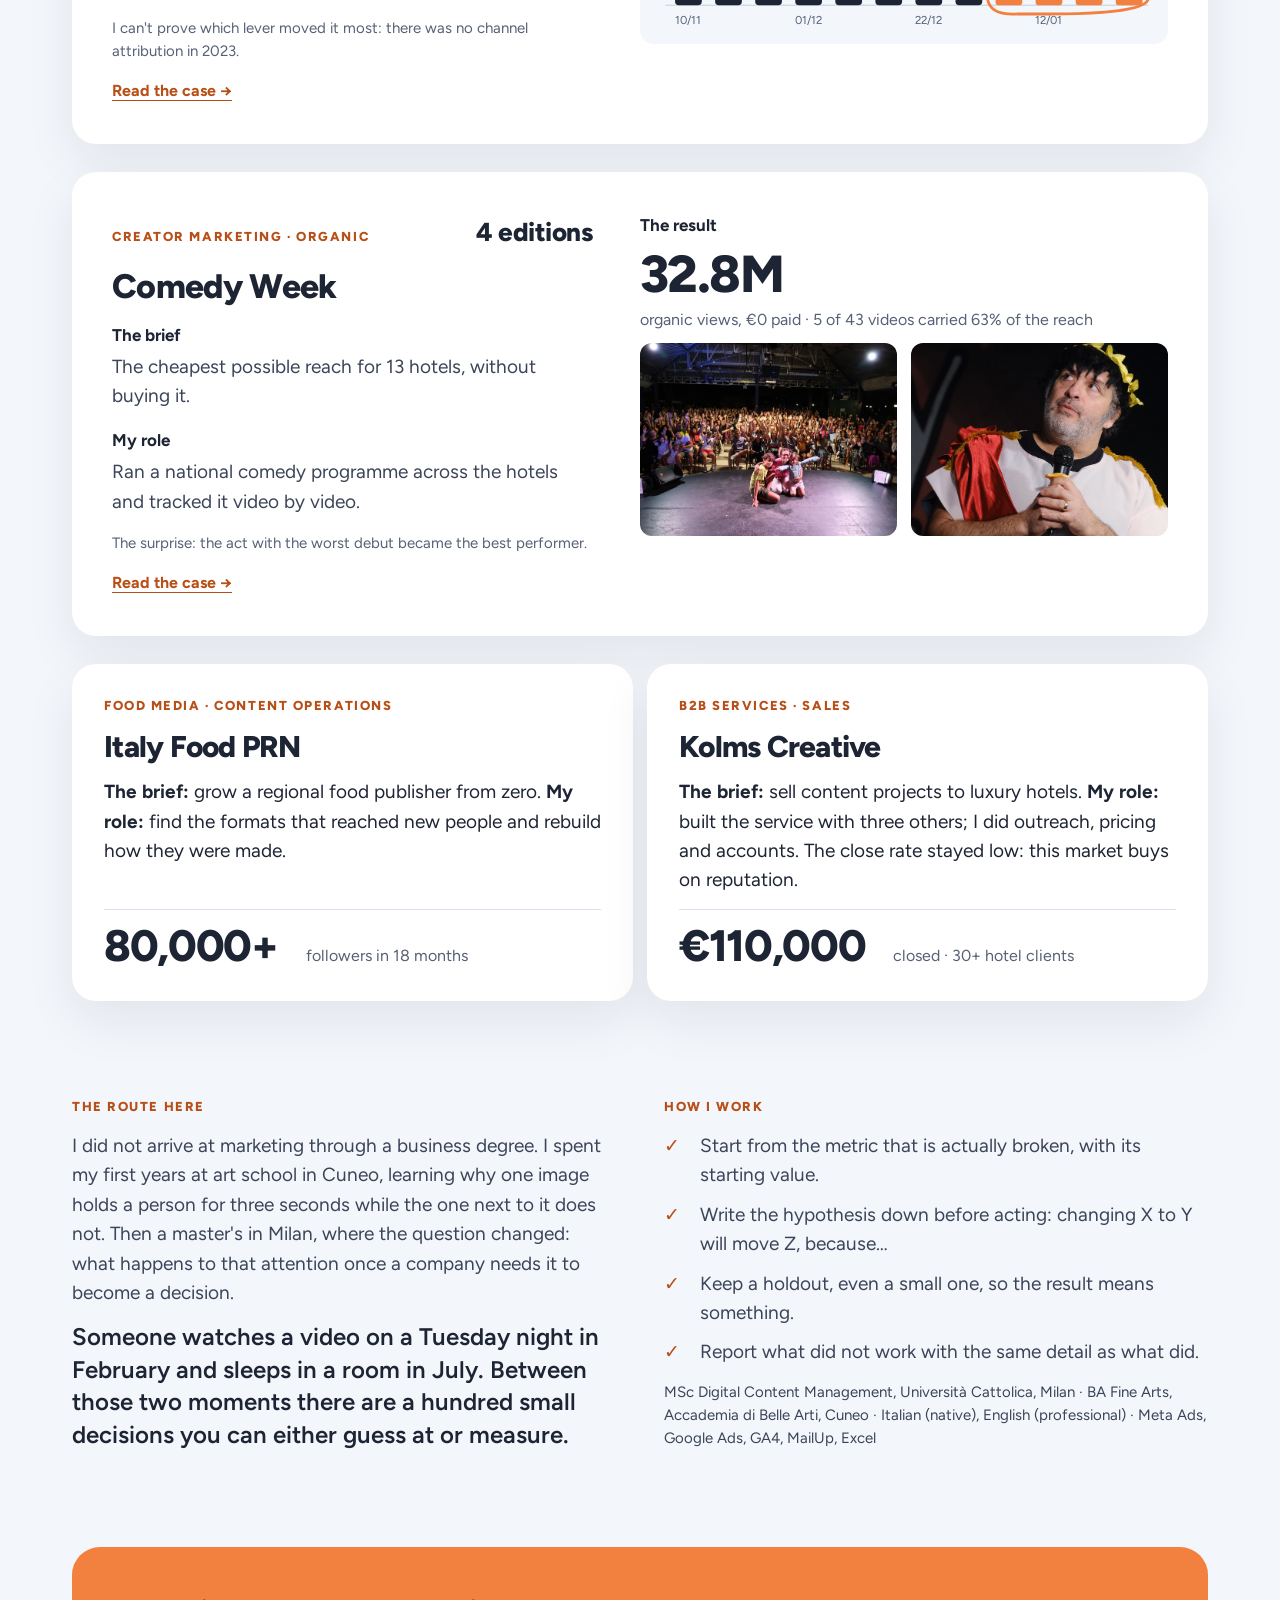
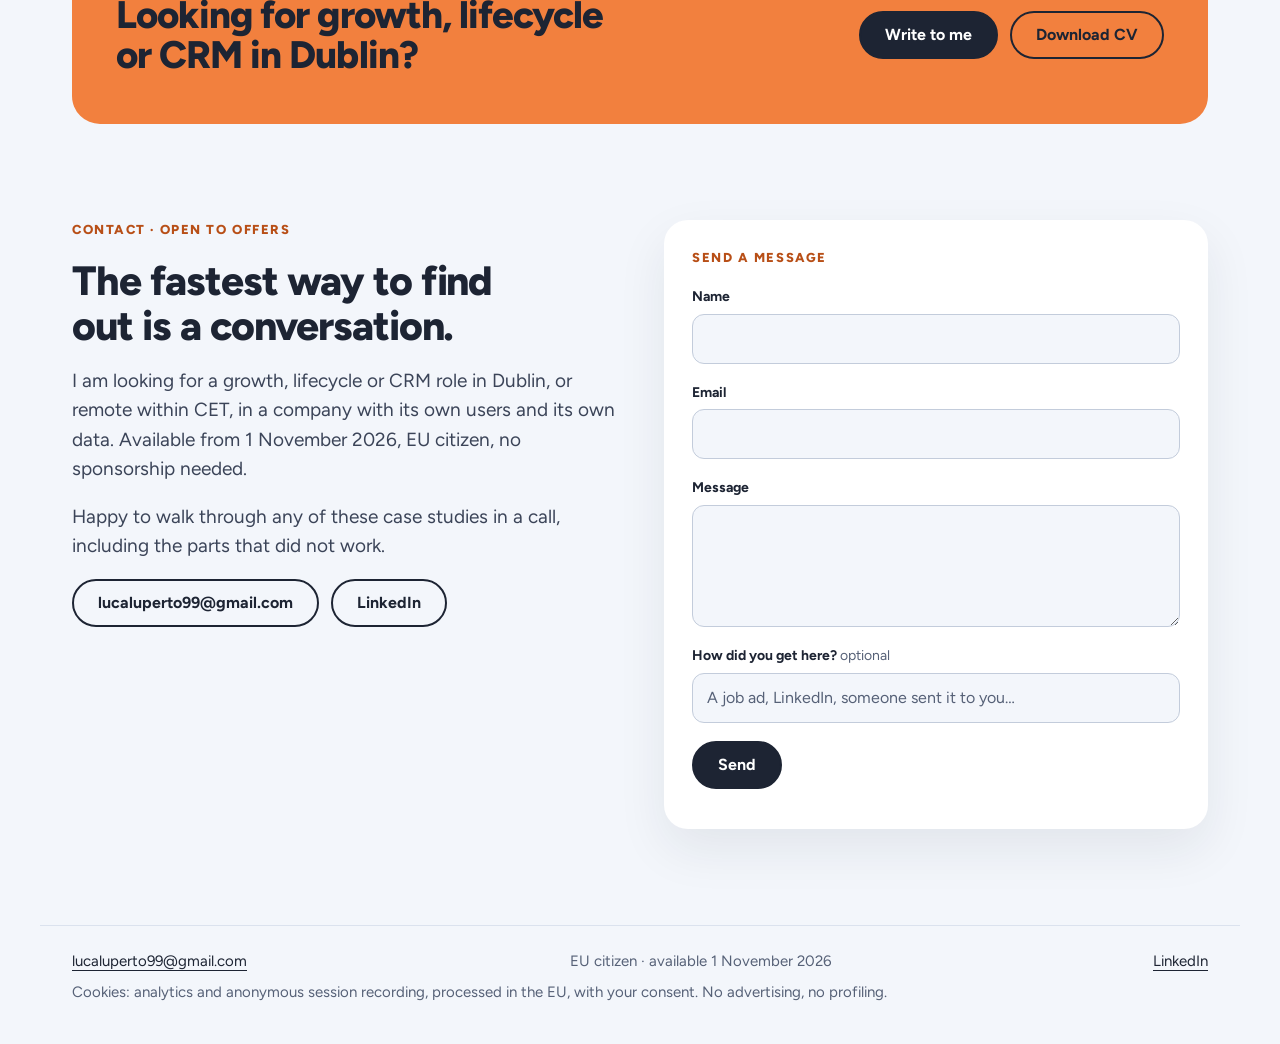
==== commit 270b82f6: "Add files via upload" ====
--- a/index.html
+++ b/index.html
@@ -16,8 +16,9 @@
 <link rel="canonical" href="https://lucaluperto.it/">
 <link rel="preconnect" href="https://fonts.googleapis.com">
 <link rel="preconnect" href="https://fonts.gstatic.com" crossorigin>
-<link href="https://fonts.googleapis.com/css2?family=Archivo:wght@500;600;700&family=Caveat:wght@500&family=Source+Serif+4:opsz,wght@8..60,400;8..60,600&display=swap" rel="stylesheet">
-<link rel="stylesheet" href="style.css">
+<link href="https://fonts.googleapis.com/css2?family=Figtree:wght@400;600;700;800&display=swap" rel="stylesheet">
+<script>document.documentElement.classList.add("js");</script>
+<link rel="stylesheet" href="b2.css">
 <link rel="icon" href="data:image/svg+xml,<svg xmlns='http://www.w3.org/2000/svg' viewBox='0 0 100 100'><rect width='100' height='100' rx='0' fill='%23c4341c'/><path d='M16 20h15v44h28v16H16z' fill='white'/><path d='M84 80H69V36H41V20h43z' fill='white' fill-opacity='0.55'/></svg>">
 <script>
 (function () {
@@ -116,100 +117,191 @@
 </script>
 </head>
 <body>
-<div class="shell">
-<aside class="rail"><details class="raild" open>
-<summary><span class="sum-name"><svg class="mark" viewBox="0 0 100 100" aria-hidden="true" width="20" height="20"><path d="M8 12h18v58h34v18H8z" fill="currentColor"/><path d="M92 88H74V30H40V12h52z" fill="var(--accent)"/></svg><b>Luca Luperto</b></span><span class="sum-lab">Contents</span></summary>
-<div class="rail-in">
-  <a class="rail-name" href="index.html"><svg class="mark" viewBox="0 0 100 100" aria-hidden="true" width="20" height="20"><path d="M8 12h18v58h34v18H8z" fill="currentColor"/><path d="M92 88H74V30H40V12h52z" fill="var(--accent)"/></svg><span><b>Luca Luperto</b><i>Growth &amp; lifecycle</i></span></a>
-  
-  <p class="rh">Also</p>
-  <a href="azzurro-ads.html">Azzurro Club Vacanze <i>20% → 70%</i></a><a href="comedy-week.html">Comedy Week <i>32.8M</i></a><a href="italy-food-prn.html">Italy Food PRN <i>3.3 → 16.4</i></a><a href="kolms-creative.html">Kolms Creative <i>€110,000</i></a>
-  <p class="rh">More</p>
-  <a href="index.html#about">About</a>
-  <a class="rail-cv" href="cv-luca-luperto.pdf">Download CV</a>
-  <p class="rail-foot"><a href="mailto:lucaluperto99@gmail.com">lucaluperto99@gmail.com</a><br>Milan &middot; EU citizen</p>
-</div>
-</details>
-<script>
-(function () {
-  var d = document.querySelector('.raild');
-  if (!d) return;
-  function sync() {
-    if (window.innerWidth > 860) { d.setAttribute('open', ''); }
-    else { d.removeAttribute('open'); }
-  }
-  sync();
-  window.addEventListener('resize', sync);
-})();
-</script>
-</aside>
+<div class="page">
+<div class="aura" aria-hidden="true"></div>
+
+<header class="site"><div class="w">
+  <a class="name" href="index.html">Luca Luperto</a>
+  <nav aria-label="Main">
+    <a href="#work">Work</a>
+    <a href="#about">About</a>
+    <a class="pill dark" href="#contact">Write to me</a>
+  </nav>
+</div></header>
+
 <main>
-<section class="w">
-<div class="hero">
-  <p class="hero-name">Luca Luperto — Growth &amp; Lifecycle Marketing</p>
-  <h1>Direct bookings went from 20% to 70% of revenue.</h1>
-  <p class="lede">Three years owning the marketing of a 13-hotel group: paid acquisition, the CRM and email programme, content, influencer marketing, and a live format that ran four times.</p>
-  <p class="belief">I believe in marketing where data and analysis come together: to read what people actually want, and to build the services and offers that improve the quality of their days.</p>
-  <span class="avail">Milan · EU citizen · Travel &amp; hospitality</span>
-</div>
-
-<div class="gal"><a class="tile big t-a" href="https://www.instagram.com/azzurroclubvacanze/reel/DL9HqK9iDV3/"><span class="num-tile">8M</span><span class="lab"><b>Comedy Week · Giovanni d&#x27;Angella</b><span>single reel, organic</span></span><span class="play">Watch &#8599;</span></a><a class="tile small " href="https://www.youtube.com/watch?v=XB32aeEuvFM"><img loading="lazy" src="https://i.ytimg.com/vi/XB32aeEuvFM/maxresdefault.jpg" onerror="this.onerror=null;this.src='https://i.ytimg.com/vi/XB32aeEuvFM/mqdefault.jpg'" alt="Hotel Waldorf"><span class="lab"><b>Hotel Waldorf</b><span>property film</span></span><span class="play">Watch &#8599;</span></a><a class="tile third t-b" href="https://www.instagram.com/azzurroclubvacanze/reel/C9FhJ9oobw7/"><span class="num-tile">5.6M</span><span class="lab"><b>Cammela</b><span>Comedy Week</span></span><span class="play">Watch &#8599;</span></a><a class="tile third " href="https://www.youtube.com/watch?v=Z34dHeLaLwA"><img loading="lazy" src="https://i.ytimg.com/vi/Z34dHeLaLwA/maxresdefault.jpg" onerror="this.onerror=null;this.src='https://i.ytimg.com/vi/Z34dHeLaLwA/mqdefault.jpg'" alt="Litoraneo Suite"><span class="lab"><b>Litoraneo Suite</b><span>full video service</span></span><span class="play">Watch &#8599;</span></a><a class="tile third " href="https://www.youtube.com/watch?v=fjkOmv7LNKc"><img loading="lazy" src="https://i.ytimg.com/vi/fjkOmv7LNKc/maxresdefault.jpg" onerror="this.onerror=null;this.src='https://i.ytimg.com/vi/fjkOmv7LNKc/mqdefault.jpg'" alt="La Settima"><span class="lab"><b>La Settima</b><span>hotel restaurant</span></span><span class="play">Watch &#8599;</span></a></div>
-
-<div class="num-row">
-  <div class="num"><b>20% &rarr; 70%</b><span>direct online bookings on revenue, 13 hotels, two years</span></div>
-  <div class="num"><b>32.8M</b><span>organic Instagram views, zero paid amplification</span></div>
-  <div class="num"><b>&euro;110,000</b><span>in content contracts closed alongside a full-time job</span></div>
-</div>
-
-<div class="sec-h"><h2>Case studies</h2><span>4 of 4 published</span></div>
-<a class="case" href="azzurro-ads.html"><div><h3>Azzurro ads</h3><p class="sector">Hospitality · Paid media · CRM</p><p>Moving a 13-hotel group off OTA dependence with paid social, brand search and email reactivation.</p></div><div class="kpi"><b>20% → 70%</b><span>direct bookings on revenue</span></div></a><a class="case" href="comedy-week.html"><div><h3>Comedy Week</h3><p class="sector">Hospitality · Creator marketing · Organic</p><p>A comedy programme across 13 hotels. Tracking it video by video showed that 5 of 43 videos carried 63% of the reach, that two creators produced 70% of it, and that the act with the worst debut became the best performer.</p></div><div class="kpi"><b>32.8M</b><span>organic views · 0€ paid</span></div></a><a class="case" href="italy-food-prn.html"><div><h3>Italy Food PRN</h3><p class="sector">Food media · Content operations</p><p>A regional food publisher grown from zero by finding the formats that reached new people and rebuilding how they were produced.</p></div><div class="kpi"><b>80,000+</b><span>followers in 18 months</span></div></a><a class="case" href="kolms-creative.html"><div><h3>Kolms Creative</h3><p class="sector">B2B services · Sales · Content</p><p>Selling content projects to luxury hotels: cold outreach, pricing and account management, with an honest account of why the close rate stayed low in a market that buys on reputation.</p></div><div class="kpi"><b>30+</b><span>hotel clients · 110000€ closed</span></div></a>
-
-<div class="brands"><b>Azzurro Club Vacanze</b><b>Italy Food PRN</b><b>Kolms Creative</b><b>Roseo Euroterme</b><b>Grand Hotel da Vinci</b><b>Hotel Waldorf</b><b>Das Post Hotel</b></div>
-
-<div class="sec-h" id="about" style="margin-top:44px"><h2>The route here</h2><span>Milan &rarr; Dublin</span></div>
-<div class="about">
+
+<section class="w hero" data-draw>
+  <div class="hero-text">
+    <div class="hello">
+      <img src="portrait.png" width="680" height="610" alt="Luca Luperto">
+      <div>
+        <span class="label">Ciao, I'm Luca</span>
+        <span class="role">Growth &amp; lifecycle marketing</span>
+      </div>
+    </div>
+    <h1>I went to art school. Now I circle the frames that <span class="hl">sell rooms.<svg aria-hidden="true" viewBox="0 0 420 44" preserveAspectRatio="none"><path id="ul" class="pen" pathLength="1" d="M4 30 C 80 14, 190 34, 300 18 S 400 10, 416 14" fill="none" stroke="#f2803e" stroke-width="7" stroke-linecap="round"/><g class="pencil" data-delay="0"><polygon points="0,-5 26,-5 34,0 26,5 0,5" fill="#f2803e" stroke="#1d2433" stroke-width="1.5"/><polygon points="26,-5 34,0 26,5" fill="#efe3cc"/><animateMotion begin="indefinite" dur="1s" fill="freeze" rotate="auto" calcMode="spline" keyTimes="0;1" keySplines=".6 .05 .4 1"><mpath href="#ul"/></animateMotion></g></svg></span></h1>
+    <p class="lede">Three years running the marketing of 13 Italian hotels. Direct bookings went from 20% to 70% of revenue, and I wrote down what didn't work along the way.</p>
+  </div>
+
+  <figure class="card route">
+    <figcaption class="label">The route so far</figcaption>
+    <svg role="img" aria-label="Route from art school in Cuneo, to Milan, to Dublin" viewBox="0 0 360 300">
+      <defs><pattern id="dots" width="16" height="16" patternUnits="userSpaceOnUse"><circle cx="2" cy="2" r="1.3" fill="#dbe2ee"/></pattern></defs>
+      <rect width="360" height="300" rx="12" fill="url(#dots)"/>
+      <path id="route" class="pen d2" pathLength="1" d="M206 252 C 222 240, 236 228, 248 214 C 226 150, 150 96, 92 62" fill="none" stroke="#f2803e" stroke-width="4" stroke-linecap="round"/>
+      <g class="pencil" data-delay=".5"><polygon points="0,-4 20,-4 27,0 20,4 0,4" fill="#f2803e" stroke="#1d2433" stroke-width="1.2"/><animateMotion begin="indefinite" dur="1s" fill="freeze" rotate="auto" calcMode="spline" keyTimes="0;1" keySplines=".6 .05 .4 1"><mpath href="#route"/></animateMotion></g>
+      <circle cx="206" cy="252" r="7" fill="#ffffff" stroke="#1d2433" stroke-width="2.5"/>
+      <circle cx="248" cy="214" r="7" fill="#ffffff" stroke="#1d2433" stroke-width="2.5"/>
+      <circle cx="92" cy="62" r="9" fill="#f2803e" stroke="#1d2433" stroke-width="2.5"/>
+      <text class="place" x="118" y="244">Cuneo</text><text class="note" x="118" y="262">art school</text>
+      <text class="place" x="266" y="208">Milan</text><text class="note" x="266" y="226">MSc, then work</text>
+      <text class="place" x="112" y="52">Dublin</text><text class="note" x="112" y="70">from Nov 2026</text>
+    </svg>
+  </figure>
+</section>
+
+<section class="w rise" id="work" data-draw>
+  <div class="sheet-h"><h2 class="label">Contact sheet · 13 hotels · 3 years</h2><span class="muted">The pencil marks the frames I'd keep.</span></div>
+  <div class="card sheet">
+    <div class="strip">
+      <a class="frame" href="https://www.youtube.com/watch?v=XB32aeEuvFM">
+        <span class="shot"><span class="pic"><img loading="lazy" src="https://i.ytimg.com/vi/XB32aeEuvFM/maxresdefault.jpg" alt="Still from the Hotel Waldorf property film"><span class="play">Watch ↗</span></span></span>
+        <span class="cap"><b>01</b> Hotel Waldorf, Kolms Creative</span>
+      </a>
+      <a class="frame" href="comedy-week.html">
+        <span class="shot"><span class="pic"><img loading="lazy" src="live-summer.jpg" alt="Full audience at a summer Comedy Week show"><span class="scrim"></span><span class="fig"><b>32.8M</b><span>organic views, €0 paid</span></span></span>
+          <svg class="mark" aria-hidden="true" viewBox="0 0 100 75" preserveAspectRatio="none"><path class="pen d2" pathLength="1" d="M52 3 C 88 2, 99 20, 97 40 C 95 66, 72 74, 46 73 C 15 72, 2 56, 4 35 C 6 14, 26 3, 60 6" fill="none" stroke="#f2803e" stroke-width="3.5" stroke-linecap="round" vector-effect="non-scaling-stroke"/></svg></span>
+        <span class="cap keep write">02 Keep · Comedy Week</span>
+      </a>
+      <a class="frame" href="https://www.youtube.com/watch?v=fjkOmv7LNKc">
+        <span class="shot"><span class="pic"><img loading="lazy" src="https://i.ytimg.com/vi/fjkOmv7LNKc/maxresdefault.jpg" alt="Still from La Settima, a hotel restaurant"><span class="play">Watch ↗</span></span></span>
+        <span class="cap"><b>03</b> La Settima, Kolms Creative</span>
+      </a>
+      <a class="frame" href="kolms-creative.html">
+        <span class="shot"><span class="pic"><img loading="lazy" src="https://i.ytimg.com/vi/Z34dHeLaLwA/maxresdefault.jpg" alt="Litoraneo Suite Hotel, a Kolms Creative film"><span class="scrim"></span><span class="fig"><b>€110,000</b><span>content contracts closed</span></span></span>
+          <svg class="mark" aria-hidden="true" viewBox="0 0 100 75" preserveAspectRatio="none"><path class="pen d3" pathLength="1" d="M4 5 L 96 3 L 97 71 L 3 72 L 5 9" fill="none" stroke="#f2803e" stroke-width="3.5" stroke-linejoin="round" stroke-linecap="round" vector-effect="non-scaling-stroke"/></svg></span>
+        <span class="cap keep write">04 Keep · Kolms Creative</span>
+      </a>
+    </div>
+  </div>
+</section>
+
+<section class="w cases">
+  <h2 class="rise">Four projects, each with its brief and its result</h2>
+
+  <article class="card case rise" data-draw>
+    <div class="case-text">
+      <div class="case-top"><span class="label">Paid media · CRM · content</span><span class="when">2022–26</span></div>
+      <h3><a href="azzurro-ads.html">Azzurro Club Vacanze</a></h3>
+      <p class="part"><b>The brief</b><span>Most online sales went through travel agencies at 15–20% commission. The 13-hotel group needed its own channel.</span></p>
+      <p class="part"><b>My role</b><span>Paid acquisition, CRM and email, content, influencers and a live format, on about €200,000 a year reallocated weekly.</span></p>
+      <p class="muted">I can't prove which lever moved it most: there was no channel attribution in 2023.</p>
+      <a class="go" href="azzurro-ads.html">Read the case →</a>
+    </div>
+    <figure class="result">
+      <b>The result</b>
+      <div class="big"><strong>20% → 70%</strong><span>direct bookings on online revenue, two years</span></div>
+      <div class="chart">
+        <span class="muted">Leads per week, one 12-week campaign: 9,134 leads at €1.49</span>
+        <svg role="img" aria-label="Weekly leads rising to 1,873 in late December, then falling to 193 and below in January" viewBox="0 0 520 220">
+          <line x1="10" x2="516" y1="190" y2="190" stroke="#c3ccdb"/>
+          <rect class="bar" x="20" y="131.3" width="28" height="58.7" rx="4" tabindex="0" data-tip="10/11–16/11: 734 leads"/>
+          <rect class="bar" x="62" y="123.7" width="28" height="66.3" rx="4" tabindex="0" data-tip="17/11–23/11: 829 leads"/>
+          <rect class="bar" x="104" y="131.6" width="28" height="58.4" rx="4" tabindex="0" data-tip="24/11–30/11: 730 leads"/>
+          <rect class="bar" x="146" y="123.9" width="28" height="66.1" rx="4" tabindex="0" data-tip="01/12–07/12: 826 leads"/>
+          <rect class="bar" x="188" y="117.9" width="28" height="72.1" rx="4" tabindex="0" data-tip="08/12–14/12: 901 leads"/>
+          <rect class="bar" x="230" y="91.6" width="28" height="98.4" rx="4" tabindex="0" data-tip="15/12–21/12: 1,230 leads"/>
+          <rect class="bar" x="272" y="80" width="28" height="110" rx="4" tabindex="0" data-tip="22/12–28/12: 1,375 leads"/>
+          <rect class="bar" x="314" y="40.2" width="28" height="149.8" rx="4" tabindex="0" data-tip="29/12–04/01: 1,873 leads"/>
+          <rect class="bar drop" x="356" y="174.6" width="28" height="15.4" rx="3" tabindex="0" data-tip="05/01–11/01: 193 leads"/>
+          <rect class="bar drop" x="398" y="174.1" width="28" height="15.9" rx="3" tabindex="0" data-tip="12/01–18/01: 199 leads"/>
+          <rect class="bar drop" x="440" y="179.6" width="28" height="10.4" rx="3" tabindex="0" data-tip="19/01–25/01: 130 leads"/>
+          <rect class="bar drop" x="482" y="180.9" width="28" height="9.1" rx="3" tabindex="0" data-tip="26/01–01/02: 114 leads"/>
+          <text class="val" x="328" y="30" text-anchor="middle">1,873</text>
+          <path class="pen d2" pathLength="1" d="M430 150 C 500 146, 522 162, 516 184 C 510 199, 440 200, 380 199 C 344 202, 340 178, 358 162 C 372 150, 402 148, 440 150" fill="none" stroke="#f2803e" stroke-width="3" stroke-linecap="round"/>
+          <text class="tag write" x="380" y="138">4 WEEKS IT BROKE</text>
+          <text x="34" y="210" text-anchor="middle">10/11</text><text x="160" y="210" text-anchor="middle">01/12</text><text x="286" y="210" text-anchor="middle">22/12</text><text x="412" y="210" text-anchor="middle">12/01</text>
+        </svg>
+      </div>
+    </figure>
+  </article>
+
+  <article class="card case rise">
+    <div class="case-text">
+      <div class="case-top"><span class="label">Creator marketing · organic</span><span class="when">4 editions</span></div>
+      <h3><a href="comedy-week.html">Comedy Week</a></h3>
+      <p class="part"><b>The brief</b><span>The cheapest possible reach for 13 hotels, without buying it.</span></p>
+      <p class="part"><b>My role</b><span>Ran a national comedy programme across the hotels and tracked it video by video.</span></p>
+      <p class="muted">The surprise: the act with the worst debut became the best performer.</p>
+      <a class="go" href="comedy-week.html">Read the case →</a>
+    </div>
+    <figure class="result">
+      <b>The result</b>
+      <div class="big"><strong>32.8M</strong><span>organic views, €0 paid · 5 of 43 videos carried 63% of the reach</span></div>
+      <div class="pair">
+        <img loading="lazy" src="live-summer.jpg" alt="Full audience at a summer show in the resort arena">
+        <img loading="lazy" src="live-winter.jpg" alt="A winter edition of Comedy Week on stage">
+      </div>
+    </figure>
+  </article>
+
+  <div class="pair">
+    <article class="card small-case rise">
+      <span class="label">Food media · content operations</span>
+      <h3><a href="italy-food-prn.html">Italy Food PRN</a></h3>
+      <p><b>The brief:</b> grow a regional food publisher from zero. <b>My role:</b> find the formats that reached new people and rebuild how they were made.</p>
+      <div class="big"><strong>80,000+</strong><span>followers in 18 months</span></div>
+    </article>
+    <article class="card small-case rise">
+      <span class="label">B2B services · sales</span>
+      <h3><a href="kolms-creative.html">Kolms Creative</a></h3>
+      <p><b>The brief:</b> sell content projects to luxury hotels. <b>My role:</b> built the service with three others; I did outreach, pricing and accounts. The close rate stayed low: this market buys on reputation.</p>
+      <div class="big"><strong>€110,000</strong><span>closed · 30+ hotel clients</span></div>
+    </article>
+  </div>
+</section>
+
+<section class="w about rise" id="about">
   <div>
-    <p>I did not arrive at marketing through a business degree. I spent my first years at art school in Cuneo, learning composition, light, and why one image holds a person for three seconds while the one next to it does not. Then a master's in Milan, where the question changed: what happens to that attention once a company needs it to become a decision.</p>
-    <p>Hospitality is where the two halves met. A hotel is a chain you can see end to end: someone watches a video on a Tuesday night in February and sleeps in a room in July, and between those two moments there are a hundred small decisions you can either guess at or measure. I spent three years measuring them, and the surprise was that the interesting answers were almost never the ones I expected.</p>
-    <p>Alongside that I built a content service with three other people and sold it myself, which taught me the part of marketing you cannot learn from a dashboard: pricing your own work, sending a proposal, and living with the silence that follows.</p>
-    <p><b>What I believe:</b> marketing works when data and analysis come together with the craft, not against it. Numbers are not the opposite of creativity, they are what tells you which creative act was worth repeating. And the point of the whole exercise is not the click: it is finding what people actually want, and building the service or the offer that makes their days a little better.</p>
-    <p>Next chapter: a company with its own users and its own data, where lifecycle and growth are somebody's job rather than an afterthought. I am moving north for it, and I am bringing the habit of writing down what did not work.</p>
-  </div>
-  <div class="about-side">
-    <img class="portrait" src="portrait.png" width="680" height="610" alt="Luca Luperto" loading="lazy">
-    <h4>How I work</h4>
-    <ul class="clean">
+    <span class="label">The route here</span>
+    <p>I did not arrive at marketing through a business degree. I spent my first years at art school in Cuneo, learning why one image holds a person for three seconds while the one next to it does not. Then a master's in Milan, where the question changed: what happens to that attention once a company needs it to become a decision.</p>
+    <p class="quote">Someone watches a video on a Tuesday night in February and sleeps in a room in July. Between those two moments there are a hundred small decisions you can either guess at or measure.</p>
+  </div>
+  <div>
+    <span class="label">How I work</span>
+    <ul class="steps">
       <li>Start from the metric that is actually broken, with its starting value.</li>
       <li>Write the hypothesis down before acting: changing X to Y will move Z, because…</li>
       <li>Keep a holdout, even a small one, so the result means something.</li>
       <li>Report what did not work with the same detail as what did.</li>
     </ul>
-    <h4>Background</h4>
     <p class="muted">MSc Digital Content Management, Università Cattolica, Milan · BA Fine Arts, Accademia di Belle Arti, Cuneo · Italian (native), English (professional) · Meta Ads, Google Ads, GA4, MailUp, Excel</p>
   </div>
-</div>
-
-<div class="cta">
-  <p>If any of this sounds like the person you need, the fastest way to find out is a conversation.</p>
-  <div class="cta-links">
-    <a class="btn primary" href="mailto:lucaluperto99@gmail.com">Write to me</a>
-    <a class="btn" href="cv-luca-luperto.pdf">Download CV (PDF)</a>
-  </div>
-</div>
-
-
-<div class="sec-h" id="contact" style="margin-top:44px"><h2>Contact</h2><span>Open to offers</span></div>
-<div class="contact">
-  <div>
-    <p>I am looking for a <b>growth, lifecycle or CRM role</b> in Dublin, or remote within CET, in a company with its own users and its own data. Available from 1 November 2026, EU citizen, no sponsorship needed.</p>
-    <p class="muted">Happy to walk through any of these case studies in a call, including the parts that did not work.</p>
+</section>
+
+<section class="w">
+  <div class="band rise">
+    <p>Looking for growth, lifecycle or CRM in Dublin?</p>
     <div class="contact-links">
-      <a class="btn" href="mailto:lucaluperto99@gmail.com">lucaluperto99@gmail.com</a>
-      <a class="btn" href="cv-luca-luperto.pdf">Download CV (PDF)</a>
-      <a class="btn" href="https://www.linkedin.com/in/lupertoluca">LinkedIn</a>
-    </div>
-  </div>
-  <form class="cform" id="cform" action="https://formspree.io/f/xzedjggb" method="POST">
+      <a class="pill dark" href="#contact">Write to me</a>
+      <a class="pill line" href="cv-luca-luperto.pdf">Download CV</a>
+    </div>
+  </div>
+</section>
+
+<section class="w contact" id="contact">
+  <div class="contact-text">
+    <span class="label">Contact · open to offers</span>
+    <h2>The fastest way to find out is a conversation.</h2>
+    <p>I am looking for a growth, lifecycle or CRM role in Dublin, or remote within CET, in a company with its own users and its own data. Available from 1 November 2026, EU citizen, no sponsorship needed.</p>
+    <p>Happy to walk through any of these case studies in a call, including the parts that did not work.</p>
+    <div class="contact-links">
+      <a class="pill line" href="mailto:lucaluperto99@gmail.com">lucaluperto99@gmail.com</a>
+      <a class="pill line" href="https://www.linkedin.com/in/lupertoluca">LinkedIn</a>
+    </div>
+  </div>
+  <form class="card cform" id="cform" action="https://formspree.io/f/xzedjggb" method="POST">
     <p class="cform-h">Send a message</p>
     <label for="cf-name">Name</label>
     <input id="cf-name" name="name" type="text" autocomplete="name" required>
@@ -222,20 +314,20 @@
     <input class="hp" type="text" name="_gotcha" tabindex="-1" autocomplete="off" aria-hidden="true">
     <input type="hidden" name="source" id="cf-src" value="">
     <input type="hidden" name="_subject" value="lucaluperto.it — new message">
-    <button class="btn primary" type="submit">Send</button>
+    <button class="pill dark" type="submit">Send</button>
     <p class="cform-s" id="cform-s" role="status" aria-live="polite"></p>
   </form>
-</div>
-</section>
+</section>
+
 </main>
-</div>
-<div class="mobar"><a href="mailto:lucaluperto99@gmail.com">Write to me</a><a class="rail-cv" href="cv-luca-luperto.pdf">Download CV</a></div>
+
 <footer class="site"><div class="w">
   <span><a href="mailto:lucaluperto99@gmail.com">lucaluperto99@gmail.com</a></span>
   <span>EU citizen · available 1 November 2026</span>
   <span><a href="https://www.linkedin.com/in/lupertoluca">LinkedIn</a></span>
   <span>Cookies: analytics and anonymous session recording, processed in the EU, with your consent. No advertising, no profiling. <button type="button" class="clink" onclick="llAnalytics()" hidden>Cookie settings</button></span>
 </div></footer>
+</div>
 <script type="application/ld+json">
 {"@context":"https://schema.org","@type":"Person","name":"Luca Luperto",
 "jobTitle":"Growth & Lifecycle Marketing","url":"https://lucaluperto.it/",
@@ -247,5 +339,6 @@
 {"@type":"CollegeOrUniversity","name":"Accademia di Belle Arti di Cuneo"}]}
 </script>
 <script src="tip.js"></script>
+<script src="b2.js"></script>
 </body>
 </html>
--- a/b2.css
+++ b/b2.css
@@ -0,0 +1,368 @@
+/* lucaluperto.it — B2 "contact sheet, light".
+   One light theme by choice. Orange is the pencil: it marks, it never decorates. */
+:root {
+  color-scheme: light;
+  --bg: #f3f6fb;          /* pale blue paper */
+  --surface: #ffffff;
+  --ink: #1d2433;         /* headings, figures, buttons */
+  --body: #3b4458;        /* running text, 9.9:1 on bg */
+  --dim: #566177;         /* captions, 5.8:1 on bg */
+  --line: #dbe2ee;
+  --line-2: #c3ccdb;
+  --pencil: #f2803e;      /* marks, fills under ink text */
+  --pencil-text: #b84f17; /* orange as text: 4.9:1 on white */
+  --sand: #efe3cc;
+  --lift: 0 20px 50px rgba(29, 36, 51, .08);
+  --ease: cubic-bezier(.2, .65, .3, 1);
+  --draw: cubic-bezier(.6, .05, .4, 1);
+  --sans: "Figtree", system-ui, -apple-system, "Segoe UI", sans-serif;
+}
+
+* { box-sizing: border-box; }
+html { -webkit-text-size-adjust: 100%; }
+body {
+  margin: 0; background: var(--bg); color: var(--ink);
+  font: 400 19px/1.55 var(--sans);
+  -webkit-font-smoothing: antialiased;
+}
+img { max-width: 100%; }
+a { color: var(--pencil-text); text-underline-offset: 4px; }
+a:hover { color: var(--ink); }
+h1, h2, h3 { margin: 0; line-height: 1.1; font-weight: 800; letter-spacing: -0.025em; text-wrap: balance; }
+p { margin: 0; }
+a:focus-visible, button:focus-visible, summary:focus-visible, input:focus-visible, textarea:focus-visible {
+  outline: 3px solid var(--ink); outline-offset: 3px;
+}
+
+.w { position: relative; max-width: 1200px; margin: 0 auto; padding-inline: 32px; }
+.label { font-weight: 800; font-size: 13px; letter-spacing: .12em; text-transform: uppercase; color: var(--pencil-text); }
+.muted { color: var(--dim); font-size: 15px; }
+.card { background: var(--surface); border-radius: 24px; box-shadow: var(--lift); }
+
+/* ---------- background glow ---------- */
+.aura { position: absolute; inset: -8% -10% auto; height: 1100px; pointer-events: none; z-index: 0;
+  background:
+    radial-gradient(38% 36% at 80% 20%, rgba(242,128,62,.22), rgba(242,128,62,0) 70%),
+    radial-gradient(40% 40% at 10% 40%, rgba(120,160,220,.22), rgba(120,160,220,0) 70%);
+  filter: blur(24px); animation: drift 20s ease-in-out infinite alternate; }
+@keyframes drift { to { transform: translate3d(-4%, 4%, 0) scale(1.08); } }
+.page { position: relative; overflow: hidden; }
+main, header.site, footer.site { position: relative; z-index: 1; }
+
+/* ---------- header ---------- */
+header.site .w { display: flex; flex-wrap: wrap; justify-content: space-between; align-items: center; gap: 12px 28px; padding-block: 28px; }
+.name { font-weight: 800; font-size: 20px; letter-spacing: -0.01em; color: var(--ink); text-decoration: none; }
+header.site nav { display: flex; flex-wrap: wrap; align-items: center; gap: 8px 26px; font-weight: 600; font-size: 15px; }
+header.site nav a { color: var(--ink); text-decoration: none; }
+header.site nav a:hover { color: var(--pencil-text); }
+.pill { display: inline-flex; align-items: center; justify-content: center; min-height: 48px; padding: 0 24px;
+  border-radius: 999px; font: 700 16px/1 var(--sans); text-decoration: none; border: 2px solid var(--ink);
+  transition: transform .2s var(--ease), background-color .2s; }
+.pill:hover { transform: translateY(-2px); }
+.pill.dark { background: var(--ink); color: #ffffff; }
+.pill.dark:hover { color: #ffffff; }
+.pill.line { background: transparent; color: var(--ink); }
+header.site nav .pill { min-height: 44px; padding: 0 20px; font-size: 15px; }
+
+main { display: flex; flex-direction: column; gap: 96px; padding-bottom: 96px; }
+main > * { min-width: 0; width: 100%; }
+
+/* ---------- hero ---------- */
+.hero { display: grid; grid-template-columns: minmax(0, 1.25fr) minmax(0, .9fr); gap: 56px; align-items: center; }
+.hero-text { display: flex; flex-direction: column; gap: 24px; }
+.hello { display: flex; align-items: center; gap: 18px; }
+.hello img { width: 96px; height: 96px; border-radius: 50%; object-fit: cover; object-position: center 20%;
+  background: var(--surface); border: 4px solid var(--surface); }
+.hello span { display: block; }
+.hello .role { font-weight: 600; font-size: 17px; color: var(--dim); }
+h1 { font-size: clamp(42px, 5.2vw, 72px); line-height: 1.02; letter-spacing: -0.03em; }
+.lede { max-width: 34em; color: var(--body); font-size: 21px; }
+.hl { position: relative; display: inline-block; white-space: nowrap; }
+.hl svg { position: absolute; left: -2%; bottom: -18px; width: 104%; height: 24px; overflow: visible; }
+
+.route { margin: 0; padding: 22px 22px 18px; display: flex; flex-direction: column; gap: 10px; }
+.route svg { width: 100%; height: auto; display: block; overflow: visible; }
+.route .place { font: 800 17px var(--sans); fill: var(--ink); }
+.route .note { font: 400 13px var(--sans); fill: var(--dim); }
+
+/* ---------- the pencil ----------
+   Every mark is a path with pathLength="1". With JS on, marks start undrawn and draw
+   when their block scrolls into view (.on); without JS they are simply drawn. */
+.js .pen { stroke-dasharray: 1; stroke-dashoffset: 1; }
+.js .on .pen { animation: draw 1s var(--draw) forwards; }
+.js .on .pen.d2 { animation-delay: .5s; }
+.js .on .pen.d3 { animation-delay: 1s; }
+.js .write { clip-path: inset(0 100% 0 0); }
+.js .on .write { animation: write .7s steps(14, end) .9s forwards; }
+@keyframes draw { from { stroke-dashoffset: 1; } to { stroke-dashoffset: 0; } }
+@keyframes redraw { from { stroke-dashoffset: 1; } to { stroke-dashoffset: 0; } }
+@keyframes write { to { clip-path: inset(0 0 0 0); } }
+.js .on .frame:hover .pen, .js .on .case:hover .pen { animation: redraw .8s var(--draw) forwards; }
+.pencil { opacity: 0; }
+.no-pencil .pencil { display: none; }
+
+/* ---------- contact sheet ---------- */
+.sheet-h { display: flex; flex-wrap: wrap; justify-content: space-between; align-items: baseline; gap: 8px; margin-bottom: 18px; }
+.sheet { padding: 28px; }
+.strip { display: grid; grid-template-columns: repeat(4, minmax(0, 1fr)); gap: 18px; }
+.frame { margin: 0; display: flex; flex-direction: column; gap: 8px; color: inherit; text-decoration: none;
+  transition: transform .4s var(--ease); }
+.frame:hover { transform: translateY(-4px) rotate(-.4deg); color: inherit; }
+.frame .shot { position: relative; display: block; }
+.frame .pic, .frame .cap { display: block; }
+.frame .pic { position: relative; aspect-ratio: 4 / 3; overflow: hidden; border-radius: 10px; background: #e7ecf4; }
+.frame .pic img { position: absolute; inset: 0; width: 100%; height: 100%; object-fit: cover; transition: transform .6s var(--ease); }
+.frame:hover .pic img { transform: scale(1.06); }
+.frame .scrim { position: absolute; inset: 0; background: linear-gradient(to top, rgba(18,22,32,.86), rgba(18,22,32,0) 65%); }
+.frame .fig { position: absolute; left: 14px; bottom: 10px; color: #ffffff; display: flex; flex-direction: column; }
+.frame .fig b { font-weight: 800; font-size: 36px; letter-spacing: -0.03em; line-height: 1; }
+.frame .fig span { font-size: 13px; }
+.frame .play { position: absolute; top: 10px; right: 10px; background: rgba(18,22,32,.6); color: #ffffff;
+  font-size: 12px; font-weight: 700; padding: 4px 10px; border-radius: 999px; }
+.frame .mark { position: absolute; inset: -9px; width: calc(100% + 18px); height: calc(100% + 18px); overflow: visible; pointer-events: none; }
+.frame .cap { font-size: 14px; color: var(--dim); }
+.frame .cap b { color: var(--ink); }
+.frame .cap.keep { font-weight: 700; color: var(--pencil-text); }
+
+/* ---------- case studies ---------- */
+.cases { display: flex; flex-direction: column; gap: 28px; }
+.cases > h2 { font-size: clamp(30px, 3.2vw, 44px); }
+.case { display: grid; grid-template-columns: minmax(0, 1fr) minmax(0, 1.1fr); gap: 48px; align-items: start; padding: 40px; }
+.case-text { display: flex; flex-direction: column; gap: 16px; }
+.case-top { display: flex; justify-content: space-between; align-items: baseline; gap: 12px; }
+.case-top .when { font-weight: 800; font-size: 26px; letter-spacing: -0.02em; white-space: nowrap; }
+.case h3 { font-size: 34px; line-height: 1.1; letter-spacing: -0.02em; }
+.case h3 a { color: var(--ink); text-decoration: none; }
+.case h3 a:hover { color: var(--pencil-text); }
+.part { display: flex; flex-direction: column; gap: 4px; }
+.part b { font-size: 17px; }
+.part span { color: var(--body); }
+.go { font-weight: 700; font-size: 16px; }
+.result { margin: 0; display: flex; flex-direction: column; gap: 10px; }
+.result > b { font-size: 17px; }
+.big { display: flex; flex-wrap: wrap; gap: 8px 28px; align-items: baseline; }
+.big strong { font-weight: 800; font-size: 52px; letter-spacing: -0.03em; line-height: 1; }
+.big span { color: var(--dim); font-size: 16px; }
+div.chart { background: var(--bg); border-radius: 14px; padding: 18px 16px 10px; }
+.chart svg { width: 100%; height: auto; display: block; overflow: visible; margin-top: 8px; }
+.chart .bar { fill: var(--ink); }
+.chart .bar.drop { fill: var(--pencil); }
+.chart text { font-family: var(--sans); font-size: 12px; fill: var(--dim); }
+.chart text.val { font-size: 14px; font-weight: 800; fill: var(--ink); }
+.chart text.tag { font-size: 13px; font-weight: 800; fill: var(--pencil-text); }
+.chart rect[data-tip] { cursor: default; }
+.pair { display: grid; grid-template-columns: repeat(2, minmax(0, 1fr)); gap: 14px; }
+.pair img { width: 100%; aspect-ratio: 4 / 3; object-fit: cover; border-radius: 12px; display: block; }
+.small-case { padding: 32px; display: flex; flex-direction: column; gap: 14px; }
+.small-case h3 { font-size: 30px; }
+.small-case h3 a { color: var(--ink); text-decoration: none; }
+.small-case h3 a:hover { color: var(--pencil-text); }
+.small-case .big { padding-top: 14px; border-top: 1px solid var(--line); margin-top: auto; }
+.small-case .big strong { font-size: 44px; }
+
+/* ---------- about ---------- */
+.about { display: grid; grid-template-columns: repeat(2, minmax(0, 1fr)); gap: 14px 48px; }
+.about > div { display: flex; flex-direction: column; gap: 14px; }
+.about p { color: var(--body); }
+.about .quote { font-weight: 600; font-size: 24px; line-height: 1.35; color: var(--ink); }
+.steps { list-style: none; margin: 0; padding: 0; display: flex; flex-direction: column; gap: 10px; }
+.steps li { display: grid; grid-template-columns: 28px minmax(0, 1fr); gap: 8px; color: var(--body); }
+.steps li::before { content: "✓"; font-weight: 800; color: var(--pencil-text); }
+
+/* ---------- contact ---------- */
+.contact { display: grid; grid-template-columns: minmax(0, 1fr) minmax(0, 1fr); gap: 48px; align-items: start; }
+.contact-text { display: flex; flex-direction: column; gap: 18px; }
+.contact-text h2 { font-size: clamp(30px, 3.2vw, 44px); }
+.contact-text p { color: var(--body); }
+.contact-links { display: flex; flex-wrap: wrap; gap: 12px; }
+.cform { padding: 28px; display: flex; flex-direction: column; min-width: 0; }
+.cform-h { font-weight: 800; font-size: 13px; letter-spacing: .12em; text-transform: uppercase; color: var(--pencil-text); margin-bottom: 18px; }
+.cform label { font-weight: 700; font-size: 14px; margin-bottom: 6px; }
+.cform label i { font-style: normal; font-weight: 400; color: var(--dim); }
+.cform input[type="text"], .cform input[type="email"], .cform textarea {
+  font: 400 16px/1.5 var(--sans); color: var(--ink); background: var(--bg);
+  border: 1.5px solid var(--line-2); border-radius: 12px; padding: 12px 14px; margin-bottom: 18px; width: 100%; min-width: 0; }
+.cform textarea { resize: vertical; }
+.cform input::placeholder { color: var(--dim); }
+.cform button[type="submit"] { align-self: flex-start; cursor: pointer; }
+.cform button[disabled] { opacity: .55; cursor: default; transform: none; }
+.cform p:not(.cform-h):not(.cform-s) { color: var(--body); }
+.cform-s { font-size: 15px; color: var(--dim); margin-top: 12px; }
+.cform-s.bad { color: var(--pencil-text); }
+.hp { position: absolute; left: -9999px; width: 1px; height: 1px; opacity: 0; }
+
+.band { display: flex; flex-wrap: wrap; justify-content: space-between; align-items: center; gap: 24px;
+  padding: 48px 44px; background: var(--pencil); border-radius: 28px; color: var(--ink); }
+.band p:first-child { font-weight: 800; font-size: clamp(28px, 3vw, 40px); line-height: 1.05; letter-spacing: -0.025em; max-width: 20ch; }
+.band .contact-links { align-self: center; }
+
+/* ---------- footer ---------- */
+footer.site .w { display: flex; flex-wrap: wrap; justify-content: space-between; gap: 8px 24px;
+  padding-block: 24px 40px; border-top: 1px solid var(--line); font-size: 15px; color: var(--dim); }
+footer.site a { color: var(--ink); }
+.clink { font: inherit; background: none; border: 0; padding: 0; color: inherit; text-decoration: underline; cursor: pointer; }
+.clink:hover { color: var(--pencil-text); }
+
+/* ---------- tooltip (tip.js) ---------- */
+.tip { position: fixed; pointer-events: none; background: var(--ink); color: #ffffff; font: 600 13px var(--sans);
+  padding: 6px 10px; border-radius: 8px; opacity: 0; transition: opacity .1s; z-index: 70; max-width: 260px; }
+
+/* ---------- entrance (tip.js adds .anim-ready and .in) ---------- */
+.anim-ready .rise { opacity: 0; transform: translateY(14px); transition: opacity .55s var(--ease), transform .55s var(--ease); }
+.anim-ready .rise.in, .no-anim .rise { opacity: 1; transform: none; }
+
+/* ---------- consent (built by the inline script) ---------- */
+.consent { position: fixed; right: 18px; bottom: 18px; z-index: 60; width: min(430px, calc(100vw - 36px));
+  background: var(--surface); color: var(--body); border-radius: 20px; box-shadow: 0 16px 40px rgba(29,36,51,.18);
+  padding: 22px 22px 18px; opacity: 0; transform: translateY(12px); transition: opacity .22s ease-out, transform .22s ease-out; }
+.consent.in { opacity: 1; transform: none; }
+.consent-h { font-weight: 800; font-size: 13px; letter-spacing: .12em; text-transform: uppercase; color: var(--pencil-text); margin: 0 0 9px; }
+.consent p { margin: 0 0 15px; font-size: 14px; line-height: 1.55; }
+.consent-b { display: flex; gap: 10px; }
+.consent-b button { flex: 1 1 0; cursor: pointer; font: 700 15px var(--sans); min-height: 46px; padding: 0 14px;
+  border-radius: 999px; border: 2px solid var(--ink); background: transparent; color: var(--ink); }
+.consent-b button.yes { background: var(--ink); color: #ffffff; }
+@keyframes cpulse { 35% { box-shadow: 0 0 0 4px var(--pencil), 0 16px 40px rgba(29,36,51,.18); } }
+.consent.pulse { animation: cpulse .55s ease-out; }
+
+/* ---------- small screens ---------- */
+@media (max-width: 900px) {
+  .hero, .case, .about, .contact { grid-template-columns: minmax(0, 1fr); }
+  .strip { grid-template-columns: repeat(2, minmax(0, 1fr)); }
+  main { gap: 72px; }
+}
+@media (max-width: 640px) {
+  .w { padding-inline: 18px; }
+  body { font-size: 17px; }
+  header.site .w { padding-block: 18px; }
+  header.site nav { gap: 6px 18px; }
+  .hello img { width: 72px; height: 72px; }
+  .lede { font-size: 18px; }
+  .case, .small-case, .cform, .sheet { padding: 22px; }
+  .case h3 { font-size: 28px; }
+  .case-top .when { font-size: 20px; }
+  .big strong { font-size: 40px; }
+  .pair { grid-template-columns: minmax(0, 1fr); }
+  .strip { gap: 14px 12px; }
+  .frame .fig b { font-size: 24px; }
+  .frame .fig span { font-size: 11px; }
+  .frame .play { font-size: 11px; padding: 3px 8px; }
+  .frame .cap { font-size: 13px; }
+  .band { padding: 32px 24px; }
+  .pill { width: 100%; }
+  header.site nav .pill { width: auto; }
+}
+@media (prefers-reduced-motion: reduce) {
+  .aura { animation: none; }
+  .js .pen { stroke-dashoffset: 0; animation: none !important; }
+  .js .write { clip-path: none; animation: none !important; }
+  .pencil { display: none; }
+  .frame:hover, .frame:hover .pic img, .pill:hover { transform: none; }
+}
+
+/* =================== case-study pages =================== */
+.case-page { padding-top: 8px; }
+.case-page .col { max-width: 880px; }
+.case-page article { display: block; }
+.case-page article > * + * { margin-top: 18px; }
+.eyebrow { font-weight: 800; font-size: 13px; letter-spacing: .12em; text-transform: uppercase; color: var(--pencil-text); margin: 0; }
+.sector { display: inline-block; background: var(--surface); color: var(--ink); border-radius: 999px;
+  padding: 6px 14px; font-weight: 700; font-size: 14px; box-shadow: var(--lift); }
+.case-page h1 { font-size: clamp(36px, 4.6vw, 60px); max-width: 18ch; }
+.meta { display: flex; flex-wrap: wrap; gap: 6px 26px; font-size: 16px; color: var(--dim); }
+.meta b { color: var(--ink); font-weight: 800; }
+.case-page .lede { font-size: 22px; line-height: 1.5; max-width: none; }
+.case-page h2 { font-size: clamp(28px, 3vw, 38px); letter-spacing: -0.02em; margin-top: 64px; }
+.case-page h3 { font-size: 24px; letter-spacing: -0.015em; margin-top: 36px; }
+.case-page h4 { margin: 32px 0 0; font-weight: 800; font-size: 13px; letter-spacing: .12em; text-transform: uppercase; color: var(--pencil-text); }
+.case-page p, .case-page li { color: var(--body); }
+.case-page b, .case-page strong { color: var(--ink); }
+ul.clean { padding-left: 22px; }
+ul.clean li + li { margin-top: 10px; }
+ul.clean li::marker { color: var(--pencil-text); }
+ul.cols { columns: 2; column-gap: 40px; }
+ul.cols li { break-inside: avoid; }
+ul.cols .muted { display: block; font-size: 14px; }
+
+.stats { display: grid; grid-template-columns: repeat(auto-fit, minmax(170px, 1fr)); gap: 14px; margin-top: 32px !important; }
+.stat { background: var(--surface); border-radius: 18px; padding: 20px 20px 18px; box-shadow: var(--lift); }
+.stat b { display: block; font-weight: 800; font-size: 38px; letter-spacing: -0.03em; line-height: 1; }
+.stat span { display: block; margin-top: 8px; font-size: 14px; color: var(--dim); }
+
+.brief { background: var(--surface); border-radius: 24px; padding: 30px 32px; box-shadow: var(--lift); margin-top: 32px !important; }
+.brief-h { font-weight: 800; font-size: 13px; letter-spacing: .12em; text-transform: uppercase; color: var(--pencil-text); margin: 0 0 18px; }
+.brief dl { display: grid; grid-template-columns: 170px minmax(0, 1fr); gap: 14px 24px; margin: 0; }
+.brief dt { font-weight: 800; font-size: 15px; color: var(--ink); }
+.brief dt.warn { color: var(--pencil-text); }
+.brief dd { margin: 0; color: var(--body); font-size: 17px; }
+
+.insight { background: var(--sand); border-radius: 20px; padding: 22px 26px; margin-top: 28px !important; }
+.insight p { color: var(--ink); font-weight: 600; font-size: 20px; line-height: 1.45; }
+.insight p + p { margin-top: 10px; }
+.todo { border: 2px dashed var(--line-2); border-radius: 16px; padding: 14px 18px; color: var(--dim); font-size: 15px; }
+.todo::before { content: "DA COMPLETARE · "; font-weight: 800; font-size: 12px; letter-spacing: .08em; color: var(--pencil-text); }
+
+.case-page figure { margin: 32px 0 0; }
+.case-page figure:not(.photo) { background: var(--surface); border-radius: 22px; padding: 26px 26px 20px; box-shadow: var(--lift); }
+.case-page figcaption { font-weight: 800; font-size: 19px; color: var(--ink); }
+.case-page figure .sub { font-size: 15px; color: var(--dim); margin: 4px 0 16px; }
+svg.chart { width: 100%; height: auto; display: block; overflow: visible; }
+svg.chart text { fill: var(--dim); font: 600 12px var(--sans); }
+svg.chart text.val { fill: var(--ink); font-weight: 800; }
+svg.chart .grid { stroke: var(--line); stroke-width: 1; }
+svg.chart .bar { fill: var(--ink); transition: fill .2s; }
+svg.chart .bar.mute { fill: var(--line-2); }
+svg.chart .bar:hover, svg.chart .bar:focus { fill: var(--pencil); outline: none; }
+@keyframes grow-y { from { transform: scaleY(0); } }
+@keyframes grow-x { from { transform: scaleX(0); } }
+svg.chart path.bar.grow-y { transform-box: fill-box; transform-origin: bottom; animation: grow-y .6s var(--ease) both; }
+svg.chart path.bar.grow-x { transform-box: fill-box; transform-origin: left; animation: grow-x .6s var(--ease) both; }
+
+.case-page details { margin-top: 14px; }
+.case-page summary { display: inline-flex; align-items: center; min-height: 44px; cursor: pointer; font-weight: 700; font-size: 15px; color: var(--pencil-text); }
+.table-scroll { overflow-x: auto; margin-top: 6px; }
+.case-page table { border-collapse: collapse; width: 100%; font-size: 15px; }
+.case-page th { text-align: left; padding: 8px 10px; font-weight: 800; font-size: 12px; letter-spacing: .08em; text-transform: uppercase; color: var(--dim); border-bottom: 2px solid var(--line-2); }
+.case-page td { text-align: left; padding: 8px 10px; border-bottom: 1px solid var(--line); color: var(--body); }
+.case-page td.n, .case-page th.n { text-align: right; font-variant-numeric: tabular-nums; }
+
+.reels { display: grid; grid-template-columns: repeat(auto-fit, minmax(min(100%, 190px), 1fr)); gap: 12px; margin-top: 14px !important; }
+.reel { display: flex; flex-direction: column; gap: 2px; background: var(--surface); border-radius: 18px; padding: 16px 18px; box-shadow: var(--lift);
+  color: var(--ink); text-decoration: none; transition: transform .3s var(--ease); }
+.reel:hover { transform: translateY(-3px); color: var(--ink); }
+.reel .rank { font-weight: 800; font-size: 13px; color: var(--pencil-text); }
+.reel b { line-height: 1.25; }
+.reel .muted { font-size: 14px; }
+.reel-n { margin-top: 8px; font-weight: 800; font-size: 22px; letter-spacing: -0.02em; }
+.works { display: grid; grid-template-columns: repeat(auto-fit, minmax(min(100%, 260px), 1fr)); gap: 14px; margin-top: 24px !important; }
+.work { display: block; background: var(--surface); border-radius: 20px; overflow: hidden; box-shadow: var(--lift);
+  color: var(--ink); text-decoration: none; transition: transform .3s var(--ease); }
+.work:hover { transform: translateY(-3px); color: var(--ink); }
+.work img { width: 100%; aspect-ratio: 16 / 9; object-fit: cover; display: block; background: var(--line); }
+.work-t { padding: 16px 18px 18px; display: flex; flex-direction: column; gap: 4px; }
+.work-t span { font-size: 15px; color: var(--body); }
+.work-t .muted { font-size: 14px; color: var(--dim); }
+.work-t .go, .reel .go { margin-top: 6px; color: var(--pencil-text); font-weight: 700; font-size: 15px; }
+figure.photo img { width: 100%; height: auto; display: block; border-radius: 18px; }
+figure.photo figcaption { font-weight: 400; font-size: 15px; color: var(--dim); margin-top: 10px; }
+figure.photo.two > div { display: grid; grid-template-columns: 1fr 1fr; gap: 12px; }
+
+.next { display: flex; flex-wrap: wrap; justify-content: space-between; gap: 10px 20px; margin-top: 72px !important;
+  padding-top: 24px; border-top: 1px solid var(--line); font-weight: 700; font-size: 16px; }
+.next a { color: var(--ink); text-decoration: none; }
+.next a:hover { color: var(--pencil-text); }
+
+@media (max-width: 640px) {
+  .case-page .lede { font-size: 19px; }
+  .brief { padding: 22px; }
+  .brief dl { grid-template-columns: minmax(0, 1fr); gap: 4px 0; }
+  .brief dt { margin-top: 12px; }
+  ul.cols { columns: 1; }
+  figure.photo.two > div { grid-template-columns: minmax(0, 1fr); }
+  .case-page figure:not(.photo) { padding: 18px 16px 14px; }
+  svg.chart text { font-size: 20px; }
+}
+@media (prefers-reduced-motion: reduce) {
+  svg.chart path.bar { animation: none !important; }
+  .reel:hover, .work:hover { transform: none; }
+}
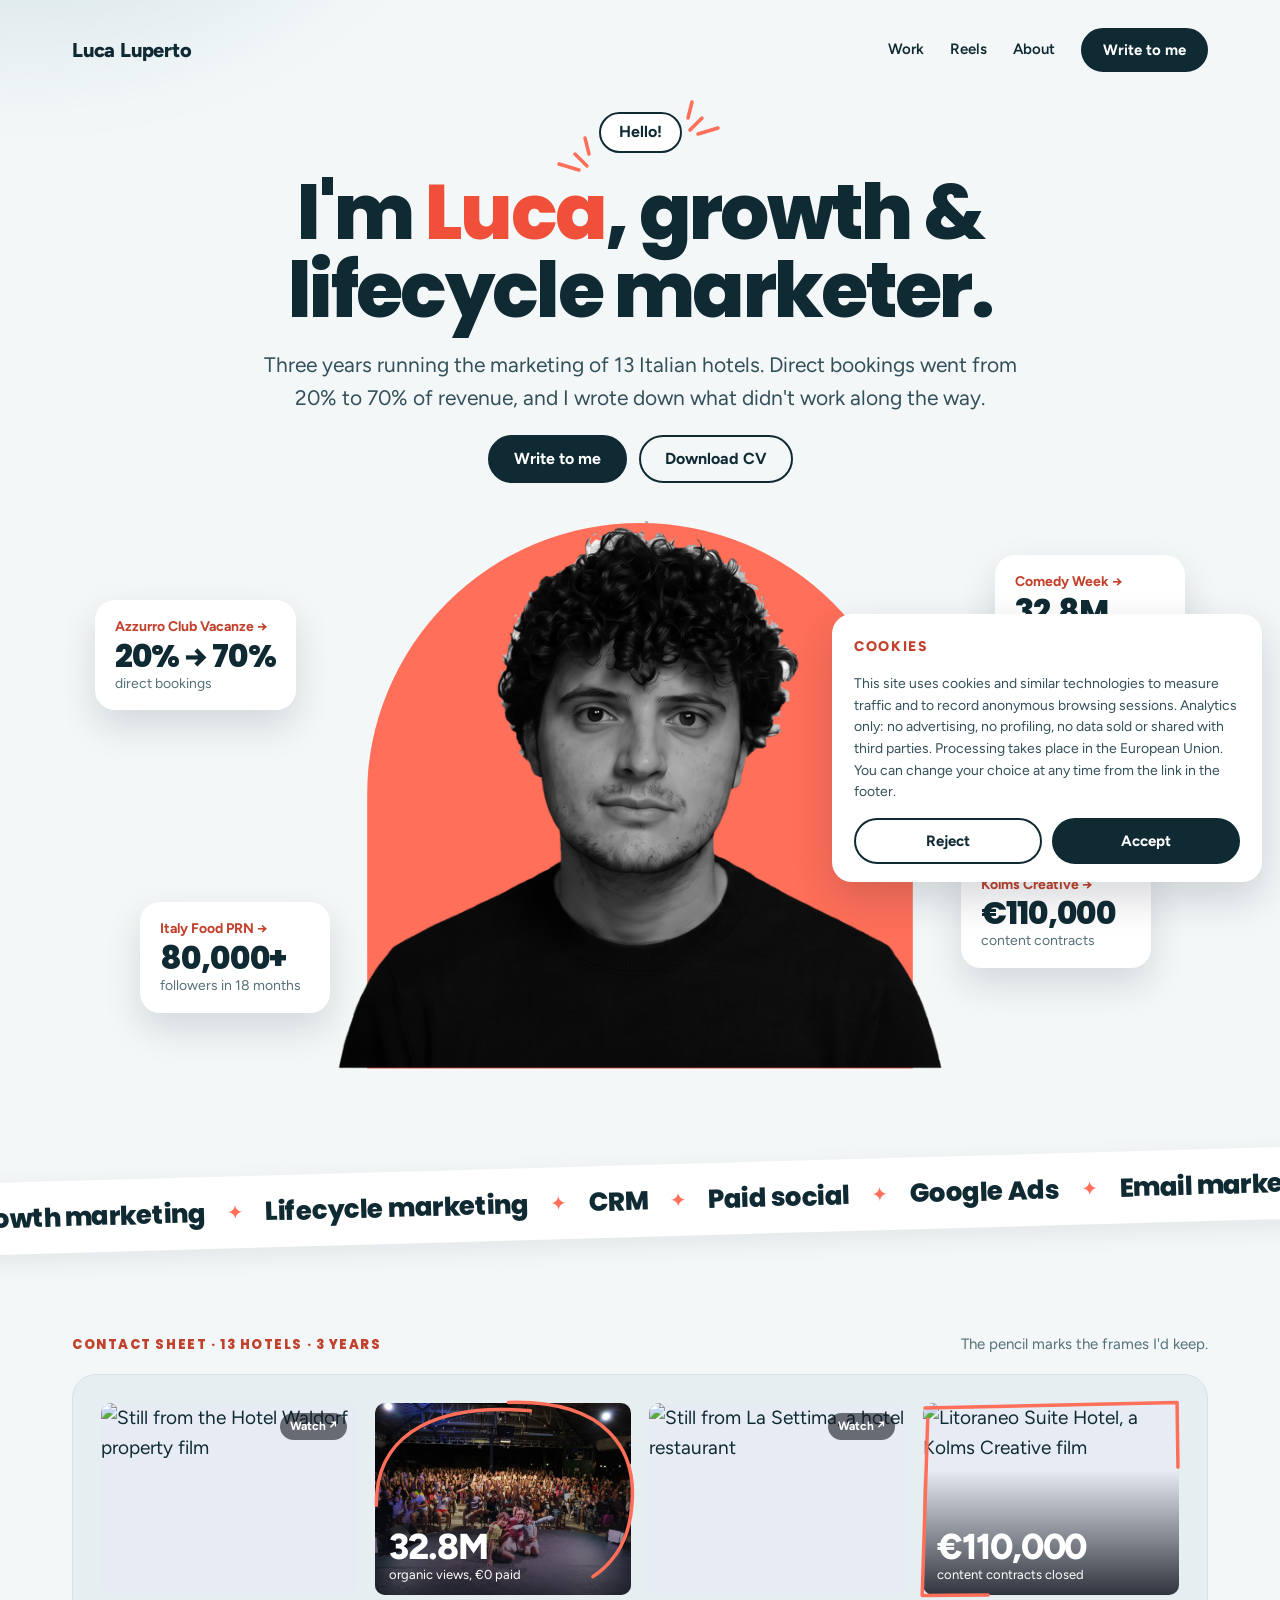
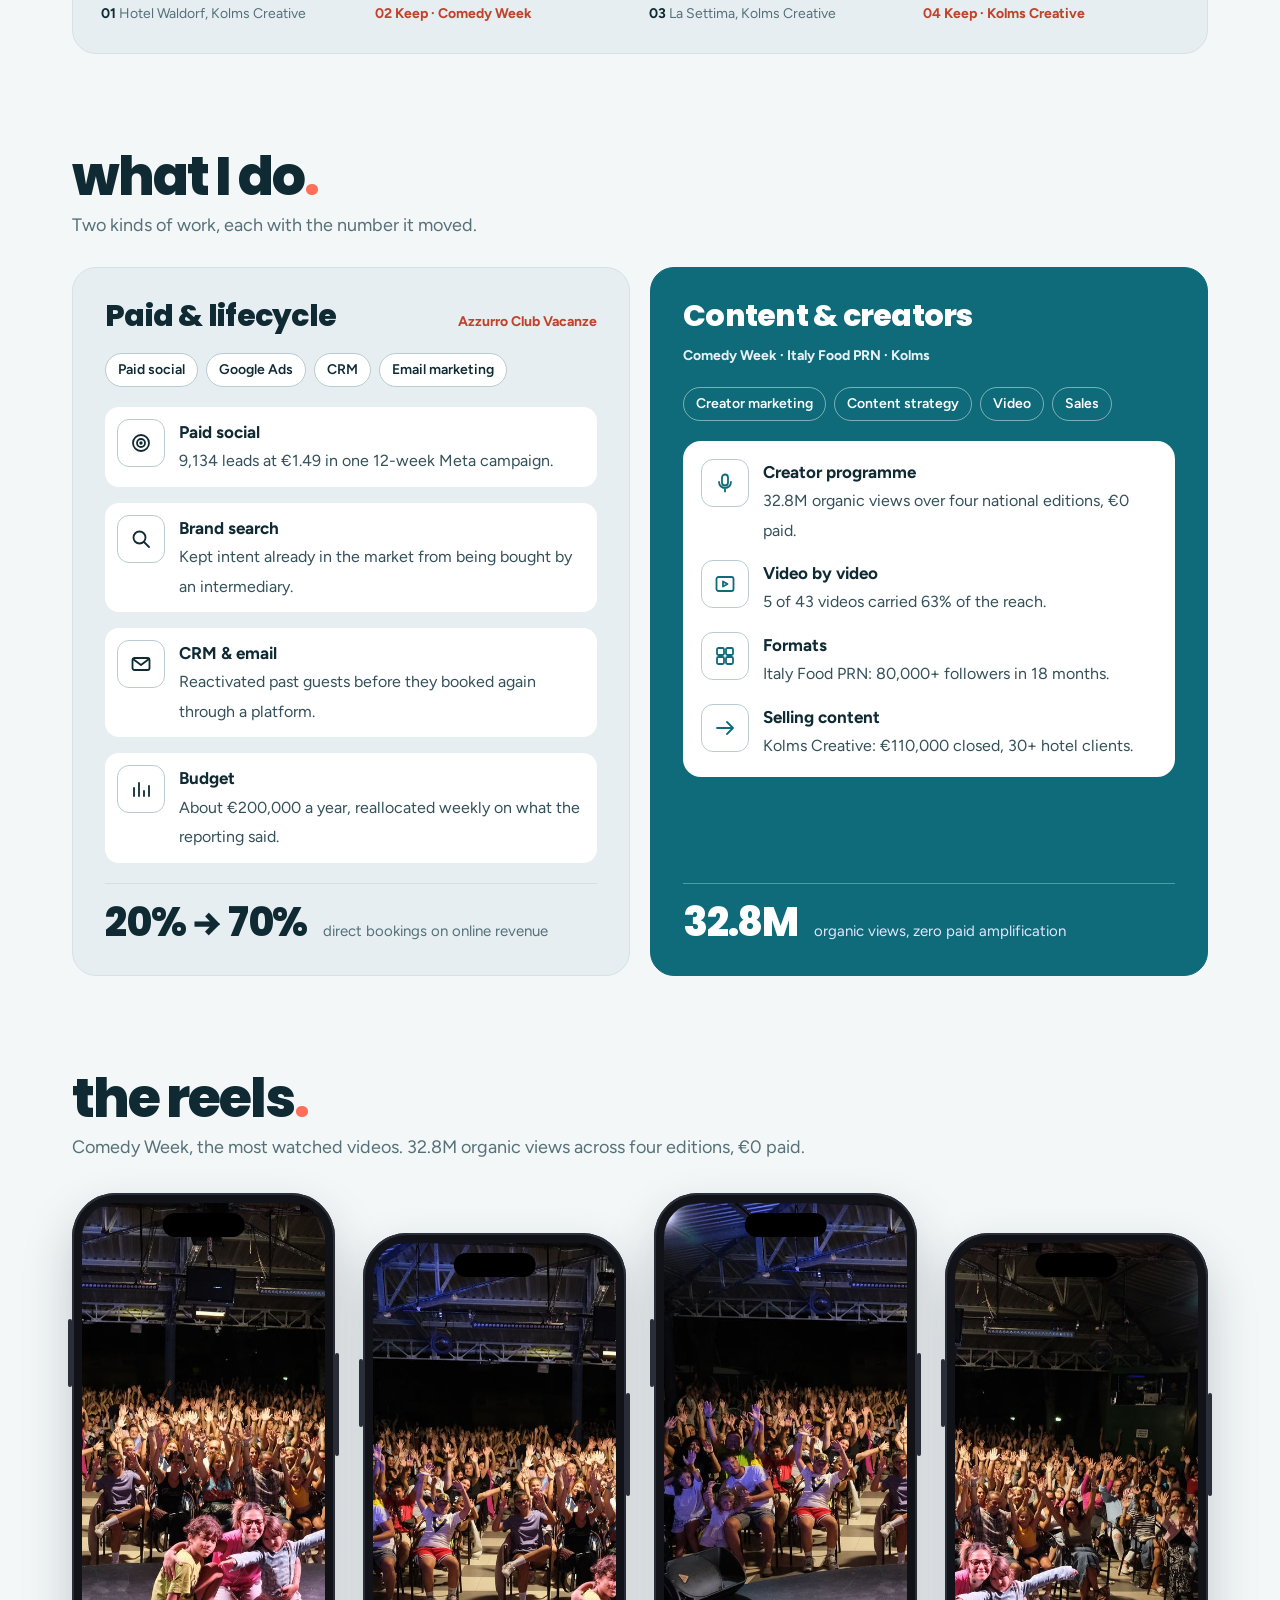
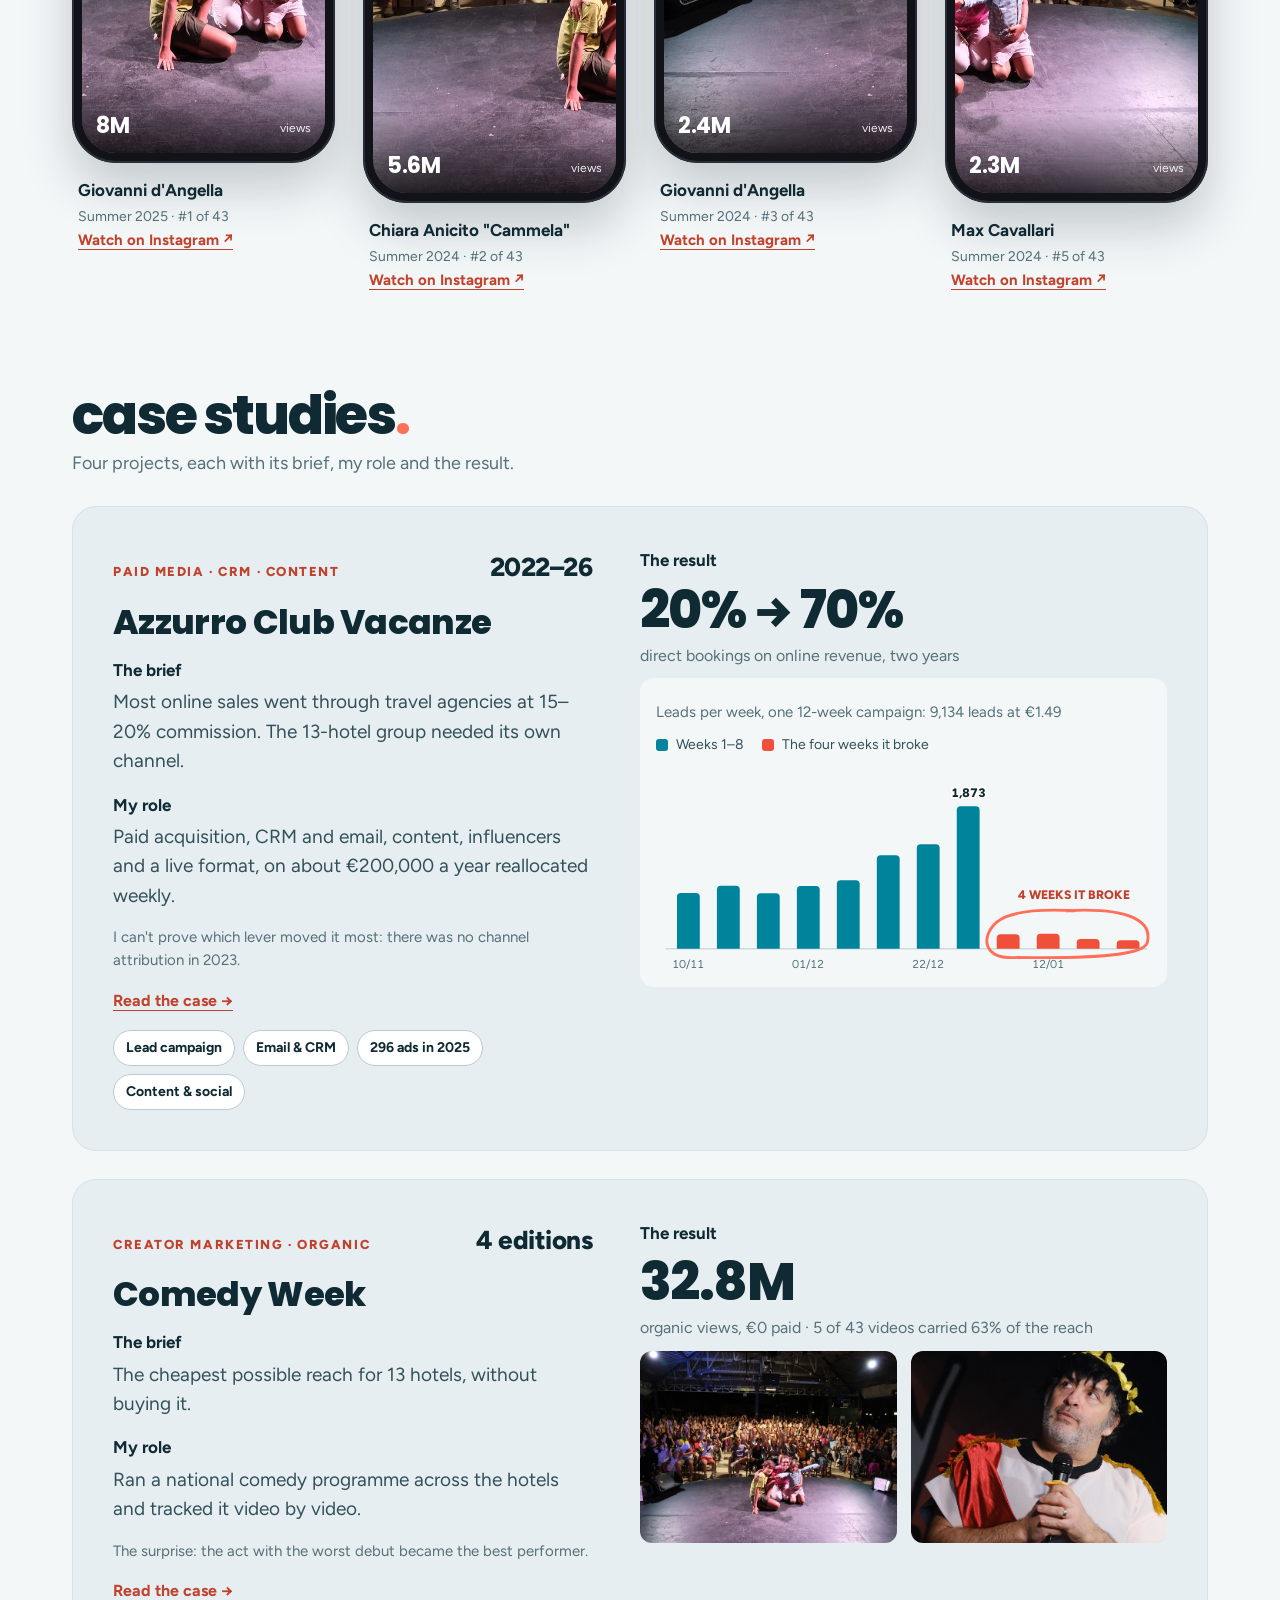
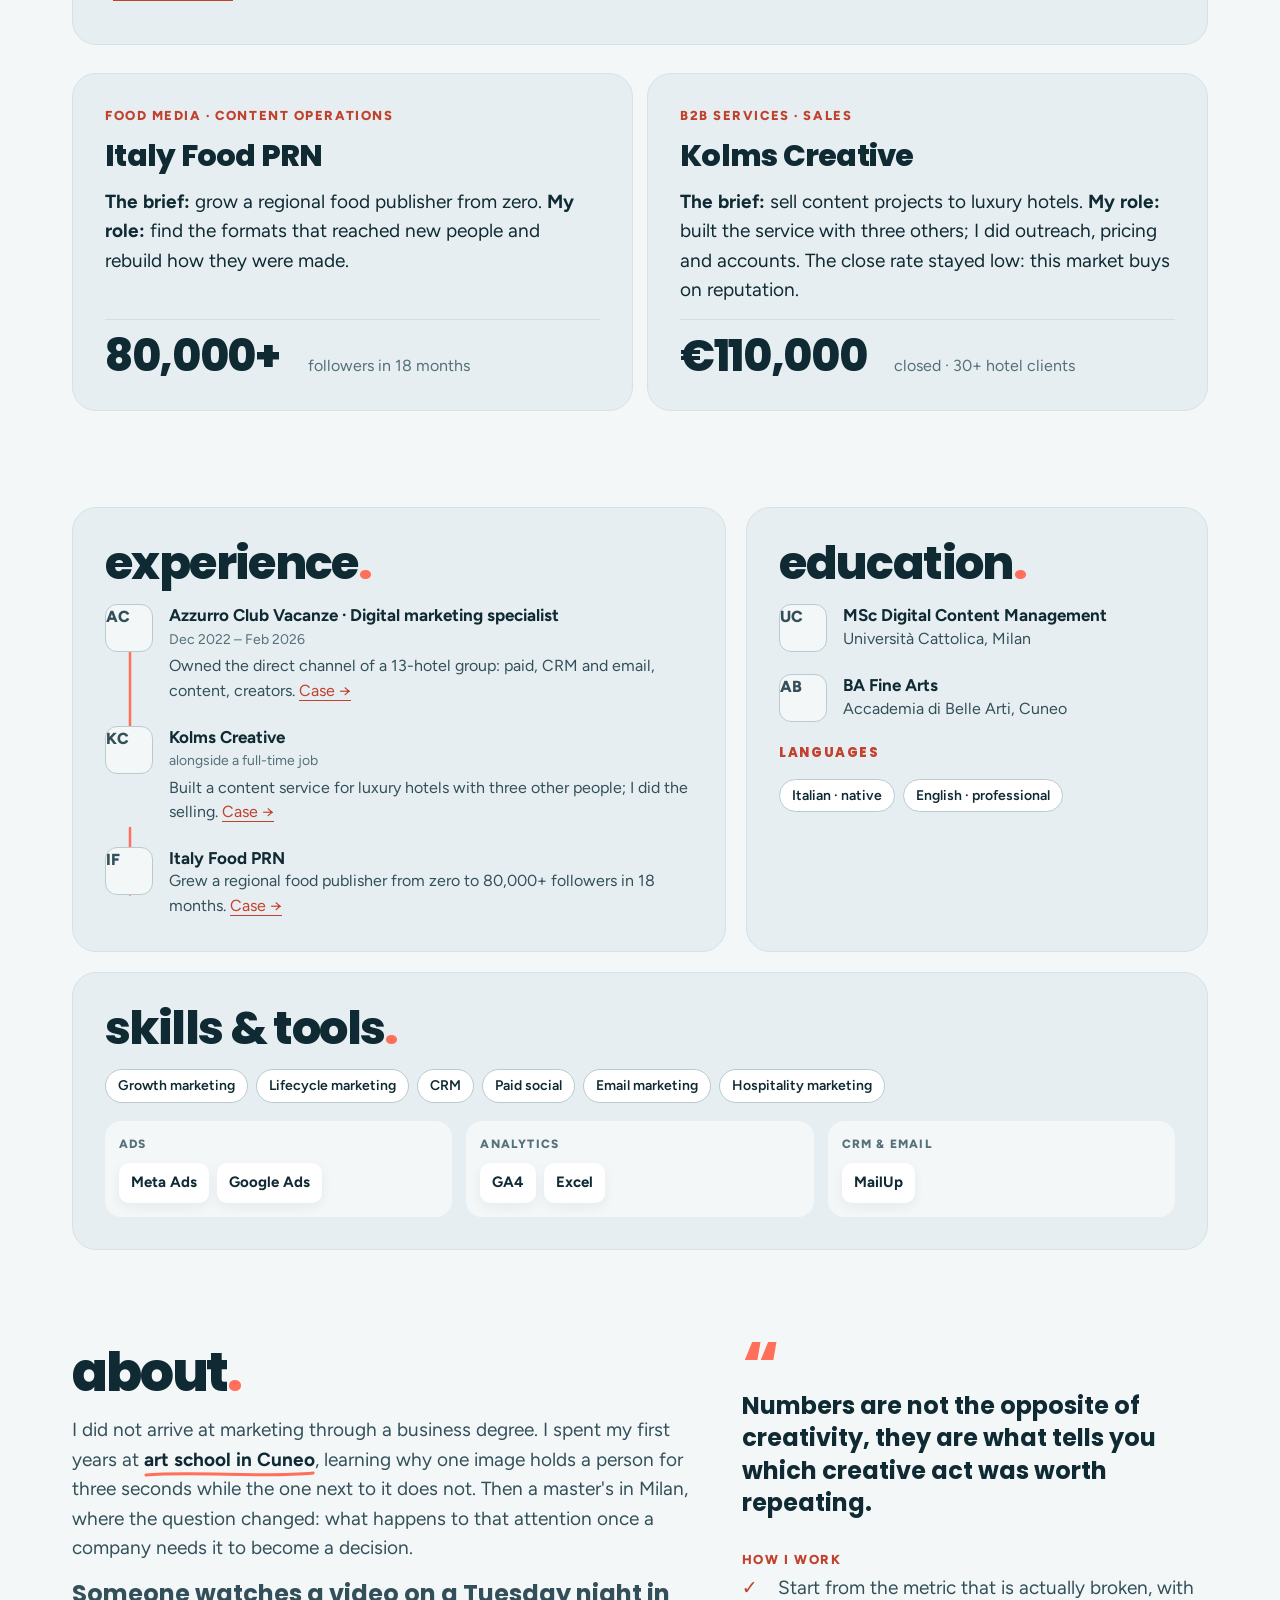
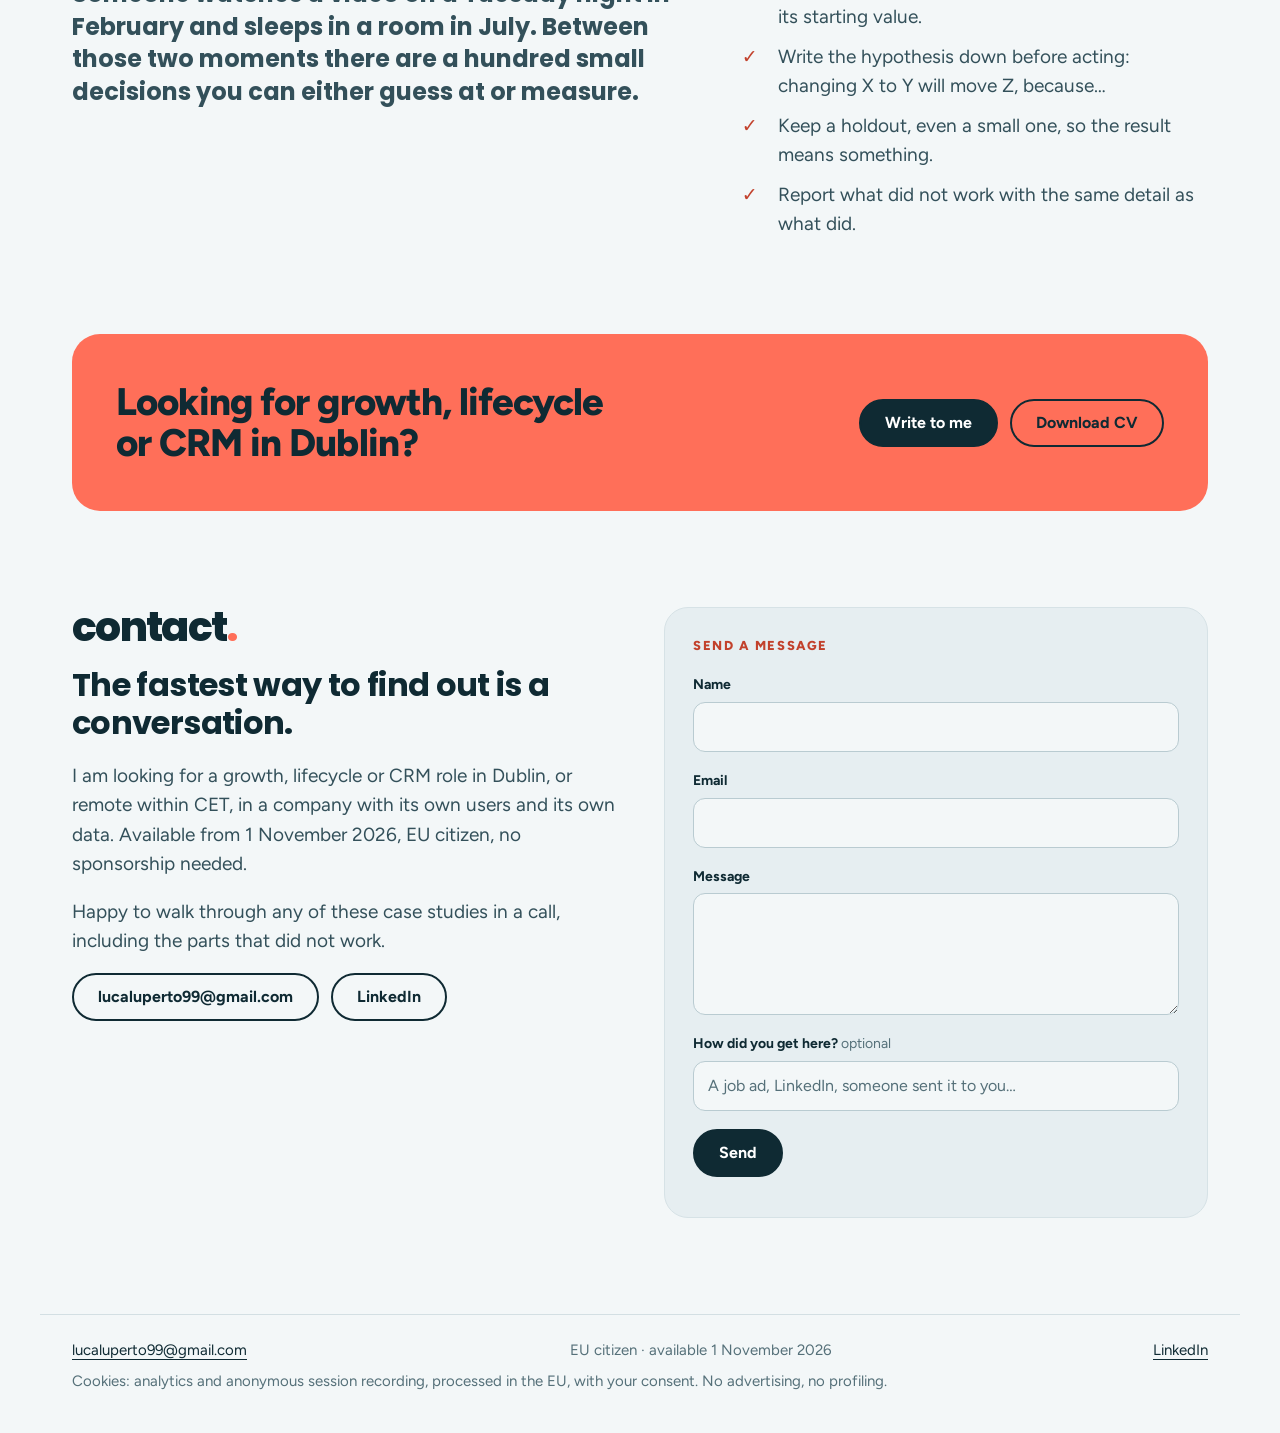
==== commit 4bc78415: "Add files via upload" ====
--- a/index.html
+++ b/index.html
@@ -16,9 +16,10 @@
 <link rel="canonical" href="https://lucaluperto.it/">
 <link rel="preconnect" href="https://fonts.googleapis.com">
 <link rel="preconnect" href="https://fonts.gstatic.com" crossorigin>
-<link href="https://fonts.googleapis.com/css2?family=Figtree:wght@400;600;700;800&display=swap" rel="stylesheet">
-<script>document.documentElement.classList.add("js");</script>
-<link rel="stylesheet" href="b2.css">
+<link href="https://fonts.googleapis.com/css2?family=Figtree:wght@400;600;700;800&family=Poppins:wght@600;700;800&display=swap" rel="stylesheet">
+<script>document.documentElement.classList.add("js");if(/^(localhost|127\.0\.0\.1|)$/.test(location.hostname))document.documentElement.classList.add("dev");</script>
+<link rel="stylesheet" href="b2.css?v=8">
+<link rel="stylesheet" href="palettes.css?v=4">
 <link rel="icon" href="data:image/svg+xml,<svg xmlns='http://www.w3.org/2000/svg' viewBox='0 0 100 100'><rect width='100' height='100' rx='0' fill='%23c4341c'/><path d='M16 20h15v44h28v16H16z' fill='white'/><path d='M84 80H69V36H41V20h43z' fill='white' fill-opacity='0.55'/></svg>">
 <script>
 (function () {
@@ -124,6 +125,7 @@
   <a class="name" href="index.html">Luca Luperto</a>
   <nav aria-label="Main">
     <a href="#work">Work</a>
+    <a href="#content">Reels</a>
     <a href="#about">About</a>
     <a class="pill dark" href="#contact">Write to me</a>
   </nav>
@@ -131,35 +133,36 @@
 
 <main>
 
-<section class="w hero" data-draw>
-  <div class="hero-text">
-    <div class="hello">
+<section class="w hero2" data-draw>
+  <span class="hello-pill">Hello!
+    <svg class="sparks l" aria-hidden="true" viewBox="0 0 56 40"><path class="pen" pathLength="1" d="M6 34 L18 22" fill="none" stroke="#f28a3a" stroke-width="3.5" stroke-linecap="round"/><path class="pen d2" pathLength="1" d="M14 38 L34 32" fill="none" stroke="#f28a3a" stroke-width="3.5" stroke-linecap="round"/><path class="pen d3" pathLength="1" d="M4 22 L8 6" fill="none" stroke="#f28a3a" stroke-width="3.5" stroke-linecap="round"/></svg>
+    <svg class="sparks r" aria-hidden="true" viewBox="0 0 56 40"><path class="pen" pathLength="1" d="M6 34 L18 22" fill="none" stroke="#f28a3a" stroke-width="3.5" stroke-linecap="round"/><path class="pen d2" pathLength="1" d="M14 38 L34 32" fill="none" stroke="#f28a3a" stroke-width="3.5" stroke-linecap="round"/><path class="pen d3" pathLength="1" d="M4 22 L8 6" fill="none" stroke="#f28a3a" stroke-width="3.5" stroke-linecap="round"/></svg>
+  </span>
+  <h1>I'm <em>Luca</em>, growth &amp; lifecycle marketer.</h1>
+  <p class="lede">Three years running the marketing of 13 Italian hotels. Direct bookings went from 20% to 70% of revenue, and I wrote down what didn't work along the way.</p>
+  <div class="hero-cta">
+    <a class="pill dark" href="#contact">Write to me</a>
+    <a class="pill line" href="cv-luca-luperto.pdf">Download CV</a>
+  </div>
+  <div class="stage2">
+    <div class="portrait-wrap">
       <img src="portrait.png" width="680" height="610" alt="Luca Luperto">
-      <div>
-        <span class="label">Ciao, I'm Luca</span>
-        <span class="role">Growth &amp; lifecycle marketing</span>
-      </div>
-    </div>
-    <h1>I went to art school. Now I circle the frames that <span class="hl">sell rooms.<svg aria-hidden="true" viewBox="0 0 420 44" preserveAspectRatio="none"><path id="ul" class="pen" pathLength="1" d="M4 30 C 80 14, 190 34, 300 18 S 400 10, 416 14" fill="none" stroke="#f2803e" stroke-width="7" stroke-linecap="round"/><g class="pencil" data-delay="0"><polygon points="0,-5 26,-5 34,0 26,5 0,5" fill="#f2803e" stroke="#1d2433" stroke-width="1.5"/><polygon points="26,-5 34,0 26,5" fill="#efe3cc"/><animateMotion begin="indefinite" dur="1s" fill="freeze" rotate="auto" calcMode="spline" keyTimes="0;1" keySplines=".6 .05 .4 1"><mpath href="#ul"/></animateMotion></g></svg></span></h1>
-    <p class="lede">Three years running the marketing of 13 Italian hotels. Direct bookings went from 20% to 70% of revenue, and I wrote down what didn't work along the way.</p>
-  </div>
-
-  <figure class="card route">
-    <figcaption class="label">The route so far</figcaption>
-    <svg role="img" aria-label="Route from art school in Cuneo, to Milan, to Dublin" viewBox="0 0 360 300">
-      <defs><pattern id="dots" width="16" height="16" patternUnits="userSpaceOnUse"><circle cx="2" cy="2" r="1.3" fill="#dbe2ee"/></pattern></defs>
-      <rect width="360" height="300" rx="12" fill="url(#dots)"/>
-      <path id="route" class="pen d2" pathLength="1" d="M206 252 C 222 240, 236 228, 248 214 C 226 150, 150 96, 92 62" fill="none" stroke="#f2803e" stroke-width="4" stroke-linecap="round"/>
-      <g class="pencil" data-delay=".5"><polygon points="0,-4 20,-4 27,0 20,4 0,4" fill="#f2803e" stroke="#1d2433" stroke-width="1.2"/><animateMotion begin="indefinite" dur="1s" fill="freeze" rotate="auto" calcMode="spline" keyTimes="0;1" keySplines=".6 .05 .4 1"><mpath href="#route"/></animateMotion></g>
-      <circle cx="206" cy="252" r="7" fill="#ffffff" stroke="#1d2433" stroke-width="2.5"/>
-      <circle cx="248" cy="214" r="7" fill="#ffffff" stroke="#1d2433" stroke-width="2.5"/>
-      <circle cx="92" cy="62" r="9" fill="#f2803e" stroke="#1d2433" stroke-width="2.5"/>
-      <text class="place" x="118" y="244">Cuneo</text><text class="note" x="118" y="262">art school</text>
-      <text class="place" x="266" y="208">Milan</text><text class="note" x="266" y="226">MSc, then work</text>
-      <text class="place" x="112" y="52">Dublin</text><text class="note" x="112" y="70">from Nov 2026</text>
-    </svg>
-  </figure>
-</section>
+    </div>
+    <nav class="orbit" aria-label="Case studies">
+      <a class="proj p1" href="azzurro-ads.html"><span class="proj-k">Azzurro Club Vacanze</span><b>20% → 70%</b><span class="proj-d">direct bookings</span></a>
+      <a class="proj p2" href="comedy-week.html"><span class="proj-k">Comedy Week</span><b>32.8M</b><span class="proj-d">organic views</span></a>
+      <a class="proj p3" href="italy-food-prn.html"><span class="proj-k">Italy Food PRN</span><b>80,000+</b><span class="proj-d">followers in 18 months</span></a>
+      <a class="proj p4" href="kolms-creative.html"><span class="proj-k">Kolms Creative</span><b>€110,000</b><span class="proj-d">content contracts</span></a>
+    </nav>
+  </div>
+</section>
+
+<div class="ribbon" aria-label="Growth, lifecycle marketing, CRM, paid social, Google Ads, email marketing, hospitality marketing">
+  <div class="ribbon-track" aria-hidden="true">
+    <span>Growth marketing</span><i>✦</i><span>Lifecycle marketing</span><i>✦</i><span>CRM</span><i>✦</i><span>Paid social</span><i>✦</i><span>Google Ads</span><i>✦</i><span>Email marketing</span><i>✦</i><span>Hospitality marketing</span><i>✦</i>
+    <span>Growth marketing</span><i>✦</i><span>Lifecycle marketing</span><i>✦</i><span>CRM</span><i>✦</i><span>Paid social</span><i>✦</i><span>Google Ads</span><i>✦</i><span>Email marketing</span><i>✦</i><span>Hospitality marketing</span><i>✦</i>
+  </div>
+</div>
 
 <section class="w rise" id="work" data-draw>
   <div class="sheet-h"><h2 class="label">Contact sheet · 13 hotels · 3 years</h2><span class="muted">The pencil marks the frames I'd keep.</span></div>
@@ -187,8 +190,88 @@
   </div>
 </section>
 
+<section class="w areas" aria-labelledby="areas-h">
+  <div class="sec-head rise"><h2 id="areas-h" class="sec-h">what I do<span>.</span></h2><p class="sec-sub">Two kinds of work, each with the number it moved.</p></div>
+  <div class="areas-grid">
+
+    <article class="card area rise">
+      <div class="area-top"><h3>Paid &amp; lifecycle</h3><span class="area-client">Azzurro Club Vacanze</span></div>
+      <ul class="chips" aria-label="Areas"><li>Paid social</li><li>Google Ads</li><li>CRM</li><li>Email marketing</li></ul>
+      <ul class="rows">
+        <li><span class="ico" aria-hidden="true"><svg viewBox="0 0 24 24"><circle cx="12" cy="12" r="8"/><circle cx="12" cy="12" r="4"/><circle cx="12" cy="12" r=".8"/></svg></span><div><b>Paid social</b><span>9,134 leads at €1.49 in one 12-week Meta campaign.</span></div></li>
+        <li><span class="ico" aria-hidden="true"><svg viewBox="0 0 24 24"><circle cx="10.5" cy="10.5" r="6"/><path d="M15 15l5 5"/></svg></span><div><b>Brand search</b><span>Kept intent already in the market from being bought by an intermediary.</span></div></li>
+        <li><span class="ico" aria-hidden="true"><svg viewBox="0 0 24 24"><rect x="3.5" y="6" width="17" height="12" rx="2"/><path d="M4 7l8 6 8-6"/></svg></span><div><b>CRM &amp; email</b><span>Reactivated past guests before they booked again through a platform.</span></div></li>
+        <li><span class="ico" aria-hidden="true"><svg viewBox="0 0 24 24"><path d="M5 19V11M10 19V6M15 19v-5M20 19V9"/></svg></span><div><b>Budget</b><span>About €200,000 a year, reallocated weekly on what the reporting said.</span></div></li>
+      </ul>
+      <p class="area-result"><strong>20% → 70%</strong><span>direct bookings on online revenue</span></p>
+    </article>
+
+    <article class="card area area-ink rise">
+      <div class="area-top"><h3>Content &amp; creators</h3><span class="area-client">Comedy Week · Italy Food PRN · Kolms</span></div>
+      <ul class="chips" aria-label="Areas"><li>Creator marketing</li><li>Content strategy</li><li>Video</li><li>Sales</li></ul>
+      <ul class="rows">
+        <li><span class="ico" aria-hidden="true"><svg viewBox="0 0 24 24"><rect x="9" y="3.5" width="6" height="11" rx="3"/><path d="M6 11a6 6 0 0 0 12 0M12 17v3.5"/></svg></span><div><b>Creator programme</b><span>32.8M organic views over four national editions, €0 paid.</span></div></li>
+        <li><span class="ico" aria-hidden="true"><svg viewBox="0 0 24 24"><rect x="3.5" y="5" width="17" height="14" rx="2"/><path d="M10 9.5v5l4.5-2.5z"/></svg></span><div><b>Video by video</b><span>5 of 43 videos carried 63% of the reach.</span></div></li>
+        <li><span class="ico" aria-hidden="true"><svg viewBox="0 0 24 24"><rect x="4" y="4" width="7" height="7" rx="1.5"/><rect x="13" y="4" width="7" height="7" rx="1.5"/><rect x="4" y="13" width="7" height="7" rx="1.5"/><rect x="13" y="13" width="7" height="7" rx="1.5"/></svg></span><div><b>Formats</b><span>Italy Food PRN: 80,000+ followers in 18 months.</span></div></li>
+        <li><span class="ico" aria-hidden="true"><svg viewBox="0 0 24 24"><path d="M4 12h16M14 6l6 6-6 6"/></svg></span><div><b>Selling content</b><span>Kolms Creative: €110,000 closed, 30+ hotel clients.</span></div></li>
+      </ul>
+      <p class="area-result"><strong>32.8M</strong><span>organic views, zero paid amplification</span></p>
+    </article>
+
+  </div>
+</section>
+
+<section class="w reels-sec" id="content" aria-labelledby="reels-h">
+  <div class="sec-head">
+    <h2 id="reels-h" class="sec-h">the reels<span>.</span></h2>
+    <p class="sec-sub">Comedy Week, the most watched videos. 32.8M organic views across four editions, €0 paid.</p>
+  </div>
+  <div class="phones">
+    <figure class="phone" style="--tilt: -2deg;">
+      <div class="phone-body"><div class="screen">
+        <span class="island" aria-hidden="true"></span>
+        <video muted loop playsinline preload="none" poster="live-summer.jpg" data-src="videos/reel-1.mp4" aria-label="Comedy Week reel with Giovanni d'Angella"></video>
+        <span class="missing">Add the video file<code>videos/reel-1.mp4</code></span>
+        <button class="phone-play" type="button" aria-label="Pause video"><svg class="i-pause" viewBox="0 0 24 24"><rect x="6" y="5" width="4" height="14" rx="1"/><rect x="14" y="5" width="4" height="14" rx="1"/></svg><svg class="i-play" viewBox="0 0 24 24"><path d="M8 5v14l11-7z"/></svg></button>
+        <div class="screen-ui"><b>8M</b><span>views</span></div>
+      </div></div>
+      <figcaption><b>Giovanni d'Angella</b><span>Summer 2025 · #1 of 43</span><a href="https://www.instagram.com/azzurroclubvacanze/reel/DL9HqK9iDV3/">Watch on Instagram ↗</a></figcaption>
+    </figure>
+    <figure class="phone" style="--tilt: 1.5deg;">
+      <div class="phone-body"><div class="screen">
+        <span class="island" aria-hidden="true"></span>
+        <video muted loop playsinline preload="none" poster="live-summer.jpg" style="object-position: 30% 50%;" data-src="videos/reel-2.mp4" aria-label="Comedy Week reel with Chiara Anicito, Cammela"></video>
+        <span class="missing">Add the video file<code>videos/reel-2.mp4</code></span>
+        <button class="phone-play" type="button" aria-label="Pause video"><svg class="i-pause" viewBox="0 0 24 24"><rect x="6" y="5" width="4" height="14" rx="1"/><rect x="14" y="5" width="4" height="14" rx="1"/></svg><svg class="i-play" viewBox="0 0 24 24"><path d="M8 5v14l11-7z"/></svg></button>
+        <div class="screen-ui"><b>5.6M</b><span>views</span></div>
+      </div></div>
+      <figcaption><b>Chiara Anicito "Cammela"</b><span>Summer 2024 · #2 of 43</span><a href="https://www.instagram.com/azzurroclubvacanze/reel/C9FhJ9oobw7/">Watch on Instagram ↗</a></figcaption>
+    </figure>
+    <figure class="phone" style="--tilt: -1deg;">
+      <div class="phone-body"><div class="screen">
+        <span class="island" aria-hidden="true"></span>
+        <video muted loop playsinline preload="none" poster="live-summer.jpg" style="object-position: 15% 50%;" data-src="videos/reel-3.mp4" aria-label="Comedy Week reel with Giovanni d'Angella"></video>
+        <span class="missing">Add the video file<code>videos/reel-3.mp4</code></span>
+        <button class="phone-play" type="button" aria-label="Pause video"><svg class="i-pause" viewBox="0 0 24 24"><rect x="6" y="5" width="4" height="14" rx="1"/><rect x="14" y="5" width="4" height="14" rx="1"/></svg><svg class="i-play" viewBox="0 0 24 24"><path d="M8 5v14l11-7z"/></svg></button>
+        <div class="screen-ui"><b>2.4M</b><span>views</span></div>
+      </div></div>
+      <figcaption><b>Giovanni d'Angella</b><span>Summer 2024 · #3 of 43</span><a href="https://www.instagram.com/azzurroclubvacanze/reel/C94kPr0s7w6/">Watch on Instagram ↗</a></figcaption>
+    </figure>
+    <figure class="phone" style="--tilt: 2deg;">
+      <div class="phone-body"><div class="screen">
+        <span class="island" aria-hidden="true"></span>
+        <video muted loop playsinline preload="none" poster="live-summer.jpg" style="object-position: 75% 50%;" data-src="videos/reel-4.mp4" aria-label="Comedy Week reel with Max Cavallari"></video>
+        <span class="missing">Add the video file<code>videos/reel-4.mp4</code></span>
+        <button class="phone-play" type="button" aria-label="Pause video"><svg class="i-pause" viewBox="0 0 24 24"><rect x="6" y="5" width="4" height="14" rx="1"/><rect x="14" y="5" width="4" height="14" rx="1"/></svg><svg class="i-play" viewBox="0 0 24 24"><path d="M8 5v14l11-7z"/></svg></button>
+        <div class="screen-ui"><b>2.3M</b><span>views</span></div>
+      </div></div>
+      <figcaption><b>Max Cavallari</b><span>Summer 2024 · #5 of 43</span><a href="https://www.instagram.com/azzurroclubvacanze/reel/C8J_N91IV59/">Watch on Instagram ↗</a></figcaption>
+    </figure>
+  </div>
+</section>
+
 <section class="w cases">
-  <h2 class="rise">Four projects, each with its brief and its result</h2>
+  <div class="sec-head rise"><h2 class="sec-h">case studies<span>.</span></h2><p class="sec-sub">Four projects, each with its brief, my role and the result.</p></div>
 
   <article class="card case rise" data-draw>
     <div class="case-text">
@@ -198,26 +281,28 @@
       <p class="part"><b>My role</b><span>Paid acquisition, CRM and email, content, influencers and a live format, on about €200,000 a year reallocated weekly.</span></p>
       <p class="muted">I can't prove which lever moved it most: there was no channel attribution in 2023.</p>
       <a class="go" href="azzurro-ads.html">Read the case →</a>
+      <div class="case-links" aria-label="Azzurro case studies"><a href="azzurro-lead-campaign.html">Lead campaign</a><a href="azzurro-email-crm.html">Email &amp; CRM</a><a href="azzurro-ads-2025.html">296 ads in 2025</a><a href="azzurro-content.html">Content &amp; social</a></div>
     </div>
     <figure class="result">
       <b>The result</b>
       <div class="big"><strong>20% → 70%</strong><span>direct bookings on online revenue, two years</span></div>
       <div class="chart">
         <span class="muted">Leads per week, one 12-week campaign: 9,134 leads at €1.49</span>
+        <div class="legend" style="margin-top:8px"><span><i class="k"></i>Weeks 1–8</span><span><i class="k hot"></i>The four weeks it broke</span></div>
         <svg role="img" aria-label="Weekly leads rising to 1,873 in late December, then falling to 193 and below in January" viewBox="0 0 520 220">
-          <line x1="10" x2="516" y1="190" y2="190" stroke="#c3ccdb"/>
-          <rect class="bar" x="20" y="131.3" width="28" height="58.7" rx="4" tabindex="0" data-tip="10/11–16/11: 734 leads"/>
-          <rect class="bar" x="62" y="123.7" width="28" height="66.3" rx="4" tabindex="0" data-tip="17/11–23/11: 829 leads"/>
-          <rect class="bar" x="104" y="131.6" width="28" height="58.4" rx="4" tabindex="0" data-tip="24/11–30/11: 730 leads"/>
-          <rect class="bar" x="146" y="123.9" width="28" height="66.1" rx="4" tabindex="0" data-tip="01/12–07/12: 826 leads"/>
-          <rect class="bar" x="188" y="117.9" width="28" height="72.1" rx="4" tabindex="0" data-tip="08/12–14/12: 901 leads"/>
-          <rect class="bar" x="230" y="91.6" width="28" height="98.4" rx="4" tabindex="0" data-tip="15/12–21/12: 1,230 leads"/>
-          <rect class="bar" x="272" y="80" width="28" height="110" rx="4" tabindex="0" data-tip="22/12–28/12: 1,375 leads"/>
-          <rect class="bar" x="314" y="40.2" width="28" height="149.8" rx="4" tabindex="0" data-tip="29/12–04/01: 1,873 leads"/>
-          <rect class="bar drop" x="356" y="174.6" width="28" height="15.4" rx="3" tabindex="0" data-tip="05/01–11/01: 193 leads"/>
-          <rect class="bar drop" x="398" y="174.1" width="28" height="15.9" rx="3" tabindex="0" data-tip="12/01–18/01: 199 leads"/>
-          <rect class="bar drop" x="440" y="179.6" width="28" height="10.4" rx="3" tabindex="0" data-tip="19/01–25/01: 130 leads"/>
-          <rect class="bar drop" x="482" y="180.9" width="28" height="9.1" rx="3" tabindex="0" data-tip="26/01–01/02: 114 leads"/>
+          <line class="axis" x1="10" x2="516" y1="190" y2="190"/>
+          <path class="bar" d="M22,190 V135.3 Q22,131.3 26,131.3 H42 Q46,131.3 46,135.3 V190 Z" tabindex="0" data-tip="10/11–16/11: 734 leads"/>
+          <path class="bar" d="M64,190 V127.7 Q64,123.7 68,123.7 H84 Q88,123.7 88,127.7 V190 Z" tabindex="0" data-tip="17/11–23/11: 829 leads"/>
+          <path class="bar" d="M106,190 V135.6 Q106,131.6 110,131.6 H126 Q130,131.6 130,135.6 V190 Z" tabindex="0" data-tip="24/11–30/11: 730 leads"/>
+          <path class="bar" d="M148,190 V127.9 Q148,123.9 152,123.9 H168 Q172,123.9 172,127.9 V190 Z" tabindex="0" data-tip="01/12–07/12: 826 leads"/>
+          <path class="bar" d="M190,190 V121.9 Q190,117.9 194,117.9 H210 Q214,117.9 214,121.9 V190 Z" tabindex="0" data-tip="08/12–14/12: 901 leads"/>
+          <path class="bar" d="M232,190 V95.6 Q232,91.6 236,91.6 H252 Q256,91.6 256,95.6 V190 Z" tabindex="0" data-tip="15/12–21/12: 1,230 leads"/>
+          <path class="bar" d="M274,190 V84 Q274,80 278,80 H294 Q298,80 298,84 V190 Z" tabindex="0" data-tip="22/12–28/12: 1,375 leads"/>
+          <path class="bar" d="M316,190 V44.2 Q316,40.2 320,40.2 H336 Q340,40.2 340,44.2 V190 Z" tabindex="0" data-tip="29/12–04/01: 1,873 leads"/>
+          <path class="bar hot" d="M358,190 V178.6 Q358,174.6 362,174.6 H378 Q382,174.6 382,178.6 V190 Z" tabindex="0" data-tip="05/01–11/01: 193 leads"/>
+          <path class="bar hot" d="M400,190 V178.1 Q400,174.1 404,174.1 H420 Q424,174.1 424,178.1 V190 Z" tabindex="0" data-tip="12/01–18/01: 199 leads"/>
+          <path class="bar hot" d="M442,190 V183.6 Q442,179.6 446,179.6 H462 Q466,179.6 466,183.6 V190 Z" tabindex="0" data-tip="19/01–25/01: 130 leads"/>
+          <path class="bar hot" d="M484,190 V184.9 Q484,180.9 488,180.9 H504 Q508,180.9 508,184.9 V190 Z" tabindex="0" data-tip="26/01–01/02: 114 leads"/>
           <text class="val" x="328" y="30" text-anchor="middle">1,873</text>
           <path class="pen d2" pathLength="1" d="M430 150 C 500 146, 522 162, 516 184 C 510 199, 440 200, 380 199 C 344 202, 340 178, 358 162 C 372 150, 402 148, 440 150" fill="none" stroke="#f2803e" stroke-width="3" stroke-linecap="round"/>
           <text class="tag write" x="380" y="138">4 WEEKS IT BROKE</text>
@@ -262,22 +347,89 @@
   </div>
 </section>
 
-<section class="w about rise" id="about">
-  <div>
-    <span class="label">The route here</span>
-    <p>I did not arrive at marketing through a business degree. I spent my first years at art school in Cuneo, learning why one image holds a person for three seconds while the one next to it does not. Then a master's in Milan, where the question changed: what happens to that attention once a company needs it to become a decision.</p>
+<section class="w bento" aria-label="Experience, education, skills and tools">
+
+  <article class="card tile tile-exp rise" data-draw>
+    <h2 class="tile-h">experience<span>.</span></h2>
+    <div class="timeline">
+    <svg class="tl-line" aria-hidden="true" viewBox="0 0 4 100" preserveAspectRatio="none"><path class="pen" pathLength="1" d="M2 0 L2 100" fill="none" stroke="#f2803e" stroke-width="2.5" stroke-linecap="round" vector-effect="non-scaling-stroke"/></svg>
+    <ol>
+      <li>
+        <span class="tl-logo" aria-hidden="true">AC</span>
+        <div>
+          <b>Azzurro Club Vacanze · Digital marketing specialist</b>
+          <span class="tl-when">Dec 2022 – Feb 2026</span>
+          <span>Owned the direct channel of a 13-hotel group: paid, CRM and email, content, creators. <a href="azzurro-ads.html">Case →</a></span>
+        </div>
+      </li>
+      <li>
+        <span class="tl-logo" aria-hidden="true">KC</span>
+        <div>
+          <b>Kolms Creative<span class="slot-wrap"> · <span class="slot">[role]</span></span></b>
+          <span class="tl-when"><span class="slot-wrap"><span class="slot">[start – end]</span> · </span>alongside a full-time job</span>
+          <span>Built a content service for luxury hotels with three other people; I did the selling. <a href="kolms-creative.html">Case →</a></span>
+        </div>
+      </li>
+      <li>
+        <span class="tl-logo" aria-hidden="true">IF</span>
+        <div>
+          <b>Italy Food PRN<span class="slot-wrap"> · <span class="slot">[role]</span></span></b>
+          <span class="tl-when slot-wrap"><span class="slot">[start – end]</span></span>
+          <span>Grew a regional food publisher from zero to 80,000+ followers in 18 months. <a href="italy-food-prn.html">Case →</a></span>
+        </div>
+      </li>
+    </ol>
+    </div>
+  </article>
+
+  <article class="card tile tile-edu rise">
+    <h2 class="tile-h">education<span>.</span></h2>
+    <ul class="plain">
+      <li><span class="tl-logo" aria-hidden="true">UC</span><div><b>MSc Digital Content Management</b><span>Università Cattolica, Milan<span class="slot-wrap"> · <span class="slot">[years]</span></span></span></div></li>
+      <li><span class="tl-logo" aria-hidden="true">AB</span><div><b>BA Fine Arts</b><span>Accademia di Belle Arti, Cuneo<span class="slot-wrap"> · <span class="slot">[years]</span></span></span></div></li>
+    </ul>
+    <h3 class="tile-sub">Languages</h3>
+    <ul class="chips"><li>Italian · native</li><li>English · professional</li></ul>
+  </article>
+
+  <article class="card tile tile-tools rise">
+    <h2 class="tile-h">skills &amp; tools<span>.</span></h2>
+    <ul class="chips"><li>Growth marketing</li><li>Lifecycle marketing</li><li>CRM</li><li>Paid social</li><li>Email marketing</li><li>Hospitality marketing</li></ul>
+    <div class="tool-groups">
+      <div class="tool-group"><span class="tg-label">Ads</span><div class="tool-row"><span class="tool">Meta Ads</span><span class="tool">Google Ads</span></div></div>
+      <div class="tool-group"><span class="tg-label">Analytics</span><div class="tool-row"><span class="tool">GA4</span><span class="tool">Excel</span></div></div>
+      <div class="tool-group"><span class="tg-label">CRM &amp; email</span><div class="tool-row"><span class="tool">MailUp</span></div></div>
+    </div>
+  </article>
+
+  <article class="tile tile-empty rise">
+    <h2 class="tile-h">certifications<span>.</span></h2>
+    <p class="slot-block">[Certifications or courses, with issuer and year. Remove this tile if you have none.]</p>
+  </article>
+
+</section>
+
+<section class="w about2 rise" id="about" data-draw>
+  <div class="about-text">
+    <h2 class="sec-h">about<span>.</span></h2>
+    <p>I did not arrive at marketing through a business degree. I spent my first years at <span class="uline">art school in Cuneo<svg aria-hidden="true" viewBox="0 0 200 10" preserveAspectRatio="none"><path class="pen" pathLength="1" d="M2 6 C 60 2, 140 9, 198 4" fill="none" stroke="#f28a3a" stroke-width="3" stroke-linecap="round"/></svg></span>, learning why one image holds a person for three seconds while the one next to it does not. Then a master's in Milan, where the question changed: what happens to that attention once a company needs it to become a decision.</p>
     <p class="quote">Someone watches a video on a Tuesday night in February and sleeps in a room in July. Between those two moments there are a hundred small decisions you can either guess at or measure.</p>
   </div>
-  <div>
-    <span class="label">How I work</span>
-    <ul class="steps">
-      <li>Start from the metric that is actually broken, with its starting value.</li>
-      <li>Write the hypothesis down before acting: changing X to Y will move Z, because…</li>
-      <li>Keep a holdout, even a small one, so the result means something.</li>
-      <li>Report what did not work with the same detail as what did.</li>
-    </ul>
-    <p class="muted">MSc Digital Content Management, Università Cattolica, Milan · BA Fine Arts, Accademia di Belle Arti, Cuneo · Italian (native), English (professional) · Meta Ads, Google Ads, GA4, MailUp, Excel</p>
-  </div>
+  <aside>
+    <div class="about-quote">
+      <span class="qm" aria-hidden="true">“</span>
+      <p class="quote">Numbers are not the opposite of creativity, they are what tells you which creative act was worth repeating.</p>
+    </div>
+    <div>
+      <span class="label">How I work</span>
+      <ul class="steps">
+        <li>Start from the metric that is actually broken, with its starting value.</li>
+        <li>Write the hypothesis down before acting: changing X to Y will move Z, because…</li>
+        <li>Keep a holdout, even a small one, so the result means something.</li>
+        <li>Report what did not work with the same detail as what did.</li>
+      </ul>
+    </div>
+  </aside>
 </section>
 
 <section class="w">
@@ -292,8 +444,8 @@
 
 <section class="w contact" id="contact">
   <div class="contact-text">
-    <span class="label">Contact · open to offers</span>
-    <h2>The fastest way to find out is a conversation.</h2>
+    <h2 class="sec-h">contact<span>.</span></h2>
+    <p class="contact-lead">The fastest way to find out is a conversation.</p>
     <p>I am looking for a growth, lifecycle or CRM role in Dublin, or remote within CET, in a company with its own users and its own data. Available from 1 November 2026, EU citizen, no sponsorship needed.</p>
     <p>Happy to walk through any of these case studies in a call, including the parts that did not work.</p>
     <div class="contact-links">
@@ -339,6 +491,6 @@
 {"@type":"CollegeOrUniversity","name":"Accademia di Belle Arti di Cuneo"}]}
 </script>
 <script src="tip.js"></script>
-<script src="b2.js"></script>
+<script src="b2.js?v=3"></script>
 </body>
 </html>
--- a/b2.css
+++ b/b2.css
@@ -366,3 +366,301 @@
   svg.chart path.bar { animation: none !important; }
   .reel:hover, .work:hover { transform: none; }
 }
+
+/* =================== homepage tiles =================== */
+/* ribbon: the skills as a moving strip, tilted like tape */
+main > .ribbon { width: 106%; margin-left: -3%; }
+.ribbon { background: var(--ink); color: #ffffff; transform: rotate(-1.6deg); overflow: hidden; padding-block: 16px; }
+.ribbon-track { display: flex; width: max-content; gap: 22px; align-items: center; white-space: nowrap;
+  font-weight: 800; font-size: 26px; letter-spacing: -0.02em; animation: ribbon 38s linear infinite; }
+.ribbon-track i { font-style: normal; color: var(--pencil); font-size: 20px; }
+@keyframes ribbon { to { transform: translateX(-50%); } }
+
+/* chips: small outlined pills */
+.chips { list-style: none; margin: 0; padding: 0; display: flex; flex-wrap: wrap; gap: 8px; }
+.chips li { border: 1.5px solid var(--line-2); border-radius: 999px; padding: 5px 12px; font-size: 14px; font-weight: 600; color: var(--ink); background: var(--surface); }
+
+/* placeholders: dashed, so a missing fact is visible, never invented */
+.slot { border: 1.5px dashed var(--line-2); border-radius: 6px; padding: 0 6px; color: var(--dim); font-weight: 600; white-space: nowrap; }
+.slot-block { margin: 0; border: 2px dashed var(--line-2); border-radius: 16px; padding: 18px; color: var(--dim); }
+
+/* areas: two panels, one in ink */
+.areas { display: flex; flex-direction: column; gap: 28px; }
+.areas > h2 { font-size: clamp(30px, 3.2vw, 44px); }
+.areas-grid { display: grid; grid-template-columns: repeat(2, minmax(0, 1fr)); gap: 20px; }
+.area { padding: 32px; display: flex; flex-direction: column; gap: 20px; }
+.area-top { display: flex; justify-content: space-between; align-items: baseline; gap: 12px; flex-wrap: wrap; }
+.area h3 { font-size: 30px; }
+.area-client { font-weight: 700; font-size: 14px; color: var(--pencil-text); }
+.rows { list-style: none; margin: 0; padding: 0; display: flex; flex-direction: column; gap: 16px; }
+.rows li { display: grid; grid-template-columns: 48px minmax(0, 1fr); gap: 14px; align-items: start; }
+.rows b { display: block; font-size: 17px; }
+.rows span { color: var(--body); font-size: 16px; }
+.ico { width: 48px; height: 48px; border-radius: 12px; border: 1.5px solid var(--line-2); display: grid; place-items: center; }
+.ico svg { width: 24px; height: 24px; fill: none; stroke: var(--ink); stroke-width: 1.8; stroke-linecap: round; stroke-linejoin: round; }
+.area-result { margin-top: auto; padding-top: 18px; border-top: 1px solid var(--line); display: flex; flex-wrap: wrap; align-items: baseline; gap: 6px 16px; }
+.area-result strong { font-weight: 800; font-size: 40px; letter-spacing: -0.03em; line-height: 1; }
+.area-result span { color: var(--dim); font-size: 15px; }
+.area-ink { background: var(--ink); color: #ffffff; }
+.area-ink h3, .area-ink b, .area-ink strong { color: #ffffff; }
+.area-ink .rows span, .area-ink .area-result span { color: #c9d0dd; }
+.area-ink .area-client { color: var(--pencil); }
+.area-ink .chips li { background: transparent; color: #ffffff; border-color: #4a5570; }
+.area-ink .ico { border-color: #4a5570; }
+.area-ink .ico svg { stroke: var(--pencil); }
+.area-ink .area-result { border-top-color: #3a4560; }
+
+/* bento: experience, education, skills & tools, certifications */
+.bento { display: grid; grid-template-columns: repeat(12, minmax(0, 1fr)); gap: 20px; }
+.tile { padding: 32px; display: flex; flex-direction: column; gap: 18px; }
+.tile-exp { grid-column: span 7; }
+.tile-edu { grid-column: span 5; }
+.tile-tools { grid-column: span 7; }
+.tile-empty { grid-column: span 5; border-radius: 24px; border: 2px dashed var(--line-2); }
+.tile-h { font-size: clamp(34px, 3.6vw, 48px); letter-spacing: -0.035em; line-height: 1; }
+.tile-h span { color: var(--pencil); }
+.tile-sub { font-weight: 800; font-size: 13px; letter-spacing: .12em; text-transform: uppercase; color: var(--pencil-text); margin-top: 6px; }
+.tl-logo { width: 48px; height: 48px; flex: none; border-radius: 12px; background: var(--bg); border: 1.5px solid var(--line-2);
+  display: grid; place-items: center; font-weight: 800; font-size: 15px; color: var(--ink); position: relative; z-index: 1; }
+.timeline { position: relative; }
+.timeline ol, .plain { list-style: none; margin: 0; padding: 0; display: flex; flex-direction: column; gap: 22px; }
+.timeline li, .plain li { display: grid; grid-template-columns: 48px minmax(0, 1fr); gap: 16px; align-items: start; }
+.timeline li b, .plain li b { display: block; font-size: 17px; line-height: 1.3; }
+.timeline li span, .plain li span { display: block; color: var(--body); font-size: 16px; }
+.timeline li .slot, .plain li .slot { display: inline; }
+.timeline .tl-when { color: var(--dim); font-size: 14px; margin: 2px 0 4px; }
+.tl-line { position: absolute; left: 23px; top: 24px; bottom: 24px; width: 4px; height: calc(100% - 48px); overflow: visible; }
+.tool-groups { display: grid; grid-template-columns: repeat(3, minmax(0, 1fr)); gap: 14px; }
+.tool-group { background: var(--bg); border-radius: 16px; padding: 14px; display: flex; flex-direction: column; gap: 10px; }
+.tg-label { font-weight: 800; font-size: 12px; letter-spacing: .1em; text-transform: uppercase; color: var(--dim); }
+.tool-row { display: flex; flex-wrap: wrap; gap: 8px; }
+.tool { background: var(--surface); border-radius: 10px; padding: 8px 12px; font-weight: 700; font-size: 15px; box-shadow: 0 4px 12px rgba(29,36,51,.06); }
+
+@media (max-width: 900px) {
+  .areas-grid { grid-template-columns: minmax(0, 1fr); }
+  .tile-exp, .tile-edu, .tile-tools, .tile-empty { grid-column: 1 / -1; }
+}
+@media (max-width: 640px) {
+  .ribbon-track { font-size: 20px; }
+  .area, .tile { padding: 22px; }
+  .tool-groups { grid-template-columns: minmax(0, 1fr); }
+}
+@media (prefers-reduced-motion: reduce) {
+  .ribbon-track { animation: none; }
+}
+
+/* =================== reference style (v3) ===================
+   Closer to the portfolio Luca picked: off-white ground, grey rounded panels,
+   lowercase headings with a period, orange name, one royal-blue panel. */
+:root {
+  --bg: #f7f7f5;
+  --panel: #f0f1f3;
+  --panel-line: #e4e6ea;
+  --pencil: #f28a3a;
+  --pencil-text: #b5541a;  /* 5.1:1 on white */
+  --blue: #3b4cf2;         /* white on it: 5.8:1 */
+  --display: "Poppins", "Figtree", system-ui, sans-serif;
+}
+h1, h2, h3, .tile-h, .big strong, .area-result strong, .stat b { font-family: var(--display); }
+h1, h2 { letter-spacing: -0.035em; }
+.card { background: var(--panel); box-shadow: none; border: 1px solid var(--panel-line); }
+.sec-h { font-family: var(--display); font-weight: 800; font-size: clamp(36px, 4.2vw, 56px); letter-spacing: -0.04em; line-height: 1; }
+.sec-h span { color: var(--pencil); }
+.sec-sub { color: var(--dim); font-size: 18px; margin-top: 8px; }
+.sec-head { display: flex; flex-direction: column; }
+
+/* hero */
+.hero2 { display: grid; justify-items: center; text-align: center; gap: 20px; padding-top: 12px; }
+.hello-pill { position: relative; display: inline-block; border: 2px solid var(--ink); border-radius: 999px; padding: 6px 18px; font-weight: 700; font-size: 16px; background: var(--surface); }
+.sparks { position: absolute; width: 56px; height: 40px; overflow: visible; }
+.sparks.l { left: -64px; top: 18px; transform: scaleX(-1); }
+.sparks.r { right: -60px; top: -18px; }
+.hero2 h1 { font-weight: 800; font-size: clamp(44px, 6vw, 84px); line-height: 1.02; max-width: 16ch; }
+.hero2 h1 em { font-style: normal; color: var(--pencil); }
+.hero2 .lede { max-width: 38em; text-align: center; }
+.hero-cta { display: flex; flex-wrap: wrap; justify-content: center; gap: 12px; }
+.stage { width: 100%; display: grid; grid-template-columns: minmax(0, 1fr) minmax(0, 1.1fr) minmax(0, 1fr); align-items: end; gap: 24px; margin-top: 8px; }
+.stage-quote { text-align: left; align-self: center; display: flex; flex-direction: column; gap: 8px; max-width: 22em; }
+.stage-quote .qm { font-family: var(--display); font-weight: 800; font-size: 64px; line-height: .6; color: var(--pencil); }
+.stage-quote p { font-size: 18px; color: var(--ink); font-weight: 600; line-height: 1.4; }
+.stage-quote span { font-size: 14px; color: var(--dim); }
+.stage-stat { text-align: right; align-self: center; justify-self: end; display: flex; flex-direction: column; }
+.stage-stat strong { font-family: var(--display); font-weight: 800; font-size: clamp(40px, 4.4vw, 60px); letter-spacing: -0.04em; line-height: 1; }
+.stage-stat span { color: var(--dim); font-size: 15px; max-width: 14em; margin-left: auto; }
+.portrait-wrap { position: relative; width: min(420px, 100%); justify-self: center; aspect-ratio: 1 / .9; }
+.portrait-wrap::before { content: ""; position: absolute; left: 6%; right: 6%; bottom: 0; aspect-ratio: 1; border-radius: 50% 50% 0 0;
+  background: var(--pencil); transform: translateY(0); clip-path: inset(0 0 0 0); height: auto; }
+.portrait-wrap img { position: relative; width: 100%; height: 100%; object-fit: contain; object-position: center bottom; display: block; }
+.badge { position: absolute; z-index: 2; display: inline-flex; align-items: center; gap: 8px; background: var(--ink); color: #ffffff;
+  border-radius: 999px; padding: 8px 16px; font-weight: 700; font-size: 15px; white-space: nowrap; box-shadow: 0 10px 24px rgba(29,36,51,.18);
+  animation: bob 5s ease-in-out infinite; }
+.badge svg { width: 18px; height: 18px; fill: none; stroke: var(--pencil); stroke-width: 2; stroke-linecap: round; stroke-linejoin: round; }
+.badge.b1 { left: -8%; top: 22%; }
+.badge.b2 { right: -10%; top: 12%; animation-delay: -1.6s; }
+.badge.b3 { right: -4%; bottom: 18%; animation-delay: -3.2s; }
+@keyframes bob { 50% { transform: translateY(-8px); } }
+
+/* light ribbon, like a strip of tape */
+.ribbon { background: var(--surface); color: var(--ink); box-shadow: 0 8px 24px rgba(29,36,51,.08); }
+.ribbon-track { font-family: var(--display); }
+
+/* blue panel with a white inner sheet */
+.area-ink { background: var(--blue); border-color: var(--blue); }
+.area-ink .area-client { color: #ffffff; opacity: .9; }
+.area-ink .chips li { border-color: rgba(255,255,255,.45); }
+.area-ink .rows { background: var(--surface); border-radius: 18px; padding: 18px; }
+.area-ink .rows b { color: var(--ink); }
+.area-ink .rows span { color: var(--body); }
+.area-ink .ico { border-color: var(--line-2); }
+.area-ink .ico svg { stroke: var(--blue); }
+.area-ink .area-result { border-top-color: rgba(255,255,255,.3); }
+.area-ink .area-result span { color: #e3e6ff; }
+.area .rows li { background: var(--surface); border-radius: 14px; padding: 12px; }
+.area-ink .rows li { padding: 0; background: none; }
+
+/* phones: reels playing in a phone frame */
+.reels-sec { display: flex; flex-direction: column; gap: 32px; }
+.phones { display: grid; grid-template-columns: repeat(4, minmax(0, 1fr)); gap: 28px; align-items: start; }
+.phone { margin: 0; display: flex; flex-direction: column; gap: 14px; transform: rotate(var(--tilt, 0deg)); transition: transform .4s var(--ease); }
+.phone:nth-child(even) { margin-top: 40px; }
+.phone:hover { transform: rotate(0deg) translateY(-6px); }
+.phone-body { position: relative; aspect-ratio: 9 / 19.5; border-radius: 44px; background: #111318; padding: 10px;
+  box-shadow: 0 24px 50px rgba(29,36,51,.22), inset 0 0 0 2px #2a2e38; }
+.phone-body::before, .phone-body::after { content: ""; position: absolute; background: #2a2e38; border-radius: 3px; width: 4px; }
+.phone-body::before { left: -4px; top: 22%; height: 12%; }
+.phone-body::after { right: -4px; top: 28%; height: 18%; }
+.screen { position: relative; width: 100%; height: 100%; border-radius: 34px; overflow: hidden; background: #000000; }
+.screen video { width: 100%; height: 100%; object-fit: cover; display: block; }
+.island { position: absolute; top: 10px; left: 50%; transform: translateX(-50%); width: 34%; height: 24px; border-radius: 999px; background: #000000; z-index: 2; }
+.screen-ui { position: absolute; left: 0; right: 0; bottom: 0; padding: 40px 14px 16px; z-index: 2;
+  background: linear-gradient(to top, rgba(0,0,0,.75), rgba(0,0,0,0)); color: #ffffff; display: flex; justify-content: space-between; align-items: flex-end; gap: 8px; }
+.screen-ui b { font-family: var(--display); font-size: 22px; letter-spacing: -0.02em; line-height: 1; }
+.screen-ui span { font-size: 12px; opacity: .9; }
+.phone-play { position: absolute; z-index: 3; top: 44px; right: 12px; width: 44px; height: 44px; border-radius: 50%; border: 0; cursor: pointer;
+  background: rgba(0,0,0,.45); color: #ffffff; display: grid; place-items: center; backdrop-filter: blur(4px); }
+.phone-play svg { width: 18px; height: 18px; fill: currentColor; }
+.phone-play .i-play { display: none; }
+.phone.paused .phone-play .i-play { display: block; }
+.phone.paused .phone-play .i-pause { display: none; }
+.missing { position: absolute; inset: 0; z-index: 1; display: none; place-items: center; text-align: center; padding: 20px;
+  font: 600 13px/1.4 var(--sans); color: #ffffff; background: rgba(17,19,24,.35); }
+.phone.no-video .missing { display: grid; }
+.phone.no-video .phone-play { display: none; }
+.missing code { display: block; margin-top: 6px; padding: 4px 8px; border: 1.5px dashed rgba(255,255,255,.7); border-radius: 8px; font: 600 12px ui-monospace, monospace; }
+.phone figcaption { display: flex; flex-direction: column; gap: 2px; padding-inline: 6px; }
+.phone figcaption b { font-size: 17px; }
+.phone figcaption span { color: var(--dim); font-size: 14px; }
+.phone figcaption a { font-weight: 700; font-size: 15px; }
+
+/* about with the route card */
+.about2 { display: grid; grid-template-columns: minmax(0, 1.2fr) minmax(0, .9fr); gap: 48px; align-items: start; }
+.about2 .about-text { display: flex; flex-direction: column; gap: 16px; }
+.about2 .about-text p { color: var(--body); }
+.about2 .quote { font-family: var(--display); font-weight: 700; font-size: 24px; line-height: 1.35; color: var(--ink); }
+.uline { position: relative; font-weight: 700; color: var(--ink); white-space: nowrap; }
+.uline svg { position: absolute; left: 0; bottom: -8px; width: 100%; height: 10px; overflow: visible; }
+.about2 aside { display: flex; flex-direction: column; gap: 24px; }
+
+@media (max-width: 900px) {
+  .stage { grid-template-columns: minmax(0, 1fr); justify-items: center; }
+  .stage-quote, .stage-stat { text-align: center; align-items: center; justify-self: center; }
+  .stage-stat span { margin-inline: auto; }
+  .stage-quote { order: 2; }
+  .stage-stat { order: 3; }
+  .phones { grid-template-columns: repeat(2, minmax(0, 1fr)); }
+  .about2 { grid-template-columns: minmax(0, 1fr); }
+}
+@media (max-width: 640px) {
+  .sparks { display: none; }
+  .badge { font-size: 13px; padding: 6px 12px; }
+  .badge.b1 { left: 0; } .badge.b2 { right: 0; } .badge.b3 { right: 0; }
+  .phones { gap: 18px; }
+  .phone:nth-child(even) { margin-top: 24px; }
+  .phone-body { border-radius: 30px; padding: 7px; }
+  .screen { border-radius: 24px; }
+  .island { height: 16px; top: 7px; }
+  .screen-ui b { font-size: 17px; }
+}
+@media (prefers-reduced-motion: reduce) {
+  .badge { animation: none; }
+  .phone, .phone:hover { transform: none; }
+}
+
+/* hero v3.1: bigger portrait, the four projects orbit it as links */
+.stage2 { position: relative; width: 100%; display: grid; justify-items: center; margin-top: 8px; }
+.stage2 .portrait-wrap { width: min(620px, 100%); }
+.orbit { position: absolute; inset: 0; pointer-events: none; }
+.proj { pointer-events: auto; position: absolute; z-index: 2; display: flex; flex-direction: column; align-items: flex-start; text-align: left;
+  min-width: 190px; padding: 14px 18px; border-radius: 20px; background: var(--surface); color: var(--ink); text-decoration: none;
+  border: 2px solid transparent; box-shadow: 0 16px 36px rgba(29,36,51,.14); animation: bob 6s ease-in-out infinite;
+  transition: border-color .2s, box-shadow .2s; }
+.proj:hover, .proj:focus-visible { border-color: var(--pencil); color: var(--ink); box-shadow: 0 20px 44px rgba(29,36,51,.2); animation-play-state: paused; }
+.proj-k { font-weight: 700; font-size: 14px; color: var(--pencil-text); }
+.proj-k::after { content: " →"; }
+.proj b { font-family: var(--display); font-weight: 800; font-size: 32px; letter-spacing: -0.035em; line-height: 1.1; }
+.proj-d { font-size: 14px; color: var(--dim); }
+.proj.p1 { left: 2%; top: 16%; }
+.proj.p2 { right: 2%; top: 8%; animation-delay: -1.5s; }
+.proj.p3 { left: 6%; bottom: 10%; animation-delay: -3s; }
+.proj.p4 { right: 5%; bottom: 18%; animation-delay: -4.5s; }
+.about2 .about-quote { display: flex; flex-direction: column; gap: 6px; }
+.about2 .about-quote .qm { font-family: var(--display); font-weight: 800; font-size: 64px; line-height: .6; color: var(--pencil); }
+
+@media (max-width: 900px) {
+  .orbit { position: static; display: grid; grid-template-columns: repeat(2, minmax(0, 1fr)); gap: 12px; width: 100%; margin-top: -40px; }
+  .proj { position: relative; inset: auto; min-width: 0; animation: none; }
+}
+@media (max-width: 420px) {
+  .proj b { font-size: 24px; }
+  .proj { padding: 12px 14px; }
+}
+@media (prefers-reduced-motion: reduce) { .proj { animation: none; } }
+.contact-lead { font-family: var(--display); font-weight: 700; font-size: clamp(24px, 2.6vw, 32px); line-height: 1.2; color: var(--ink) !important; letter-spacing: -0.02em; }
+
+/* =================== charts v2 =================== */
+svg.chart, div.chart svg { font-variant-numeric: tabular-nums; }
+svg.chart .bar, div.chart .bar { fill: var(--chart, var(--ink)); transition: opacity .15s; }
+svg.chart .bar.mute, div.chart .bar.mute { fill: var(--chart-mute, var(--line-2)); }
+svg.chart .bar.hot, div.chart .bar.hot { fill: var(--chart-hot, var(--pencil)); }
+svg.chart .bar:hover, svg.chart .bar:focus-visible, div.chart .bar:hover, div.chart .bar:focus-visible { fill: var(--chart, var(--ink)); opacity: .78; outline: none; }
+svg.chart .bar.hot:hover, svg.chart .bar.hot:focus-visible, div.chart .bar.hot:hover { fill: var(--chart-hot, var(--pencil)); }
+svg.chart .grid { stroke: var(--line); stroke-width: 1; }
+svg.chart text { fill: var(--dim); font: 500 12px var(--sans); }
+svg.chart text.val, div.chart text.val { fill: var(--ink); font-weight: 800; font-size: 13px; }
+div.chart .axis { stroke: var(--line-2); stroke-width: 1; }
+div.chart text.tag { fill: var(--pencil-text); }
+.legend { display: flex; flex-wrap: wrap; gap: 6px 18px; margin: 0 0 12px; font-size: 14px; color: var(--body); }
+.legend span { display: inline-flex; align-items: center; gap: 8px; }
+.legend .k { width: 12px; height: 12px; border-radius: 3px; background: var(--chart, var(--ink)); display: inline-block; }
+.legend .k.hot { background: var(--chart-hot, var(--pencil)); }
+.legend .k.mute { background: var(--chart-mute, var(--line-2)); }
+.case-page figure:not(.photo) { background: var(--surface); border: 1px solid var(--panel-line, var(--line)); box-shadow: none; }
+@media (max-width: 640px) { svg.chart text.val { font-size: 20px; } }
+svg.chart text.val, div.chart text.val { paint-order: stroke; stroke: var(--surface); stroke-width: 4px; stroke-linejoin: round; }
+
+/* =================== Azzurro series =================== */
+.series { display: flex; flex-wrap: wrap; gap: 8px; margin-top: 14px !important; }
+.series a { display: inline-flex; align-items: center; min-height: 40px; padding: 0 16px; border-radius: 999px;
+  border: 1.5px solid var(--line-2); background: var(--surface); color: var(--ink); text-decoration: none; font-weight: 700; font-size: 14px; }
+.series a:hover { border-color: var(--ink); color: var(--ink); }
+.series a[aria-current="page"] { background: var(--ink); border-color: var(--ink); color: #ffffff; }
+.subcases { display: grid; grid-template-columns: repeat(2, minmax(0, 1fr)); gap: 14px; margin-top: 20px !important; }
+.subcase { display: flex; flex-direction: column; gap: 6px; padding: 22px; border-radius: 20px; background: var(--surface);
+  border: 1px solid var(--panel-line, var(--line)); color: var(--ink); text-decoration: none; transition: transform .3s var(--ease), border-color .2s; }
+.subcase:hover { transform: translateY(-3px); border-color: var(--pencil); color: var(--ink); }
+.subcase b { font-family: var(--display); font-size: 21px; line-height: 1.2; letter-spacing: -0.02em; }
+.subcase > span:not(.label) { color: var(--body); font-size: 16px; }
+.subcase strong { margin-top: auto; padding-top: 10px; font-family: var(--display); font-weight: 800; font-size: 30px; letter-spacing: -0.03em; }
+.subcase strong::after { content: " →"; color: var(--pencil-text); font-size: 22px; }
+.case-links { display: flex; flex-wrap: wrap; gap: 8px; }
+.case-links a { display: inline-flex; align-items: center; min-height: 36px; padding: 0 12px; border-radius: 999px; background: var(--surface);
+  border: 1.5px solid var(--line-2); color: var(--ink); text-decoration: none; font-weight: 700; font-size: 14px; }
+.case-links a:hover { border-color: var(--ink); color: var(--ink); }
+@media (max-width: 640px) { .subcases { grid-template-columns: minmax(0, 1fr); } }
+@media (prefers-reduced-motion: reduce) { .subcase:hover { transform: none; } }
+.stat b { font-size: clamp(26px, 2.4vw, 32px); white-space: nowrap; }
+
+/* =================== production vs preview ===================
+   Placeholders and notes for Luca show only on localhost (html.dev). Online they disappear. */
+html:not(.dev) .slot-wrap, html:not(.dev) .tile-empty, html:not(.dev) .todo, html:not(.dev) .missing { display: none !important; }
+html:not(.dev) .tile-tools { grid-column: 1 / -1; }
--- a/palettes.css
+++ b/palettes.css
@@ -0,0 +1,22 @@
+/* lucaluperto.it — palette "Mare": the Adriatic in the evening. Loaded after b2.css.
+   Coral pencil, deep-sea feature panel, dark ink so white text on ink stays legible.
+   Contrast: --pencil-text on white 5.0:1 · white on --blue 6.0:1 · --name on --bg 3.3:1 (large text). */
+:root {
+  --bg: #f3f7f8; --panel: #e6eef1; --panel-line: #d6e2e6; --surface: #ffffff;
+  --ink: #0f2a33; --body: #33505a; --dim: #557079; --line: #d3dfe3; --line-2: #b9cbd1;
+  --pencil: #ff6f59; --pencil-text: #c2412c;
+  --blue: #0f6b7a;
+  --name: #f0503a;
+  --aura-1: rgba(255,111,89,.18); --aura-2: rgba(15,107,122,.20);
+}
+
+/* the pencil marks and the background glow follow the palette */
+.pen, .pen-h { stroke: var(--pencil); }
+.aura { background:
+  radial-gradient(38% 36% at 80% 20%, var(--aura-1), transparent 70%),
+  radial-gradient(40% 40% at 10% 40%, var(--aura-2), transparent 70%); }
+.hero2 h1 em { color: var(--name); }
+
+/* chart colours, validated (dataviz validator, light surface): sea passes the chroma floor,
+   sea↔coral CVD ΔE 13.6, both ≥3:1 against white */
+:root { --chart: #00849b; --chart-hot: #f0503a; --chart-mute: #c6dde2; }
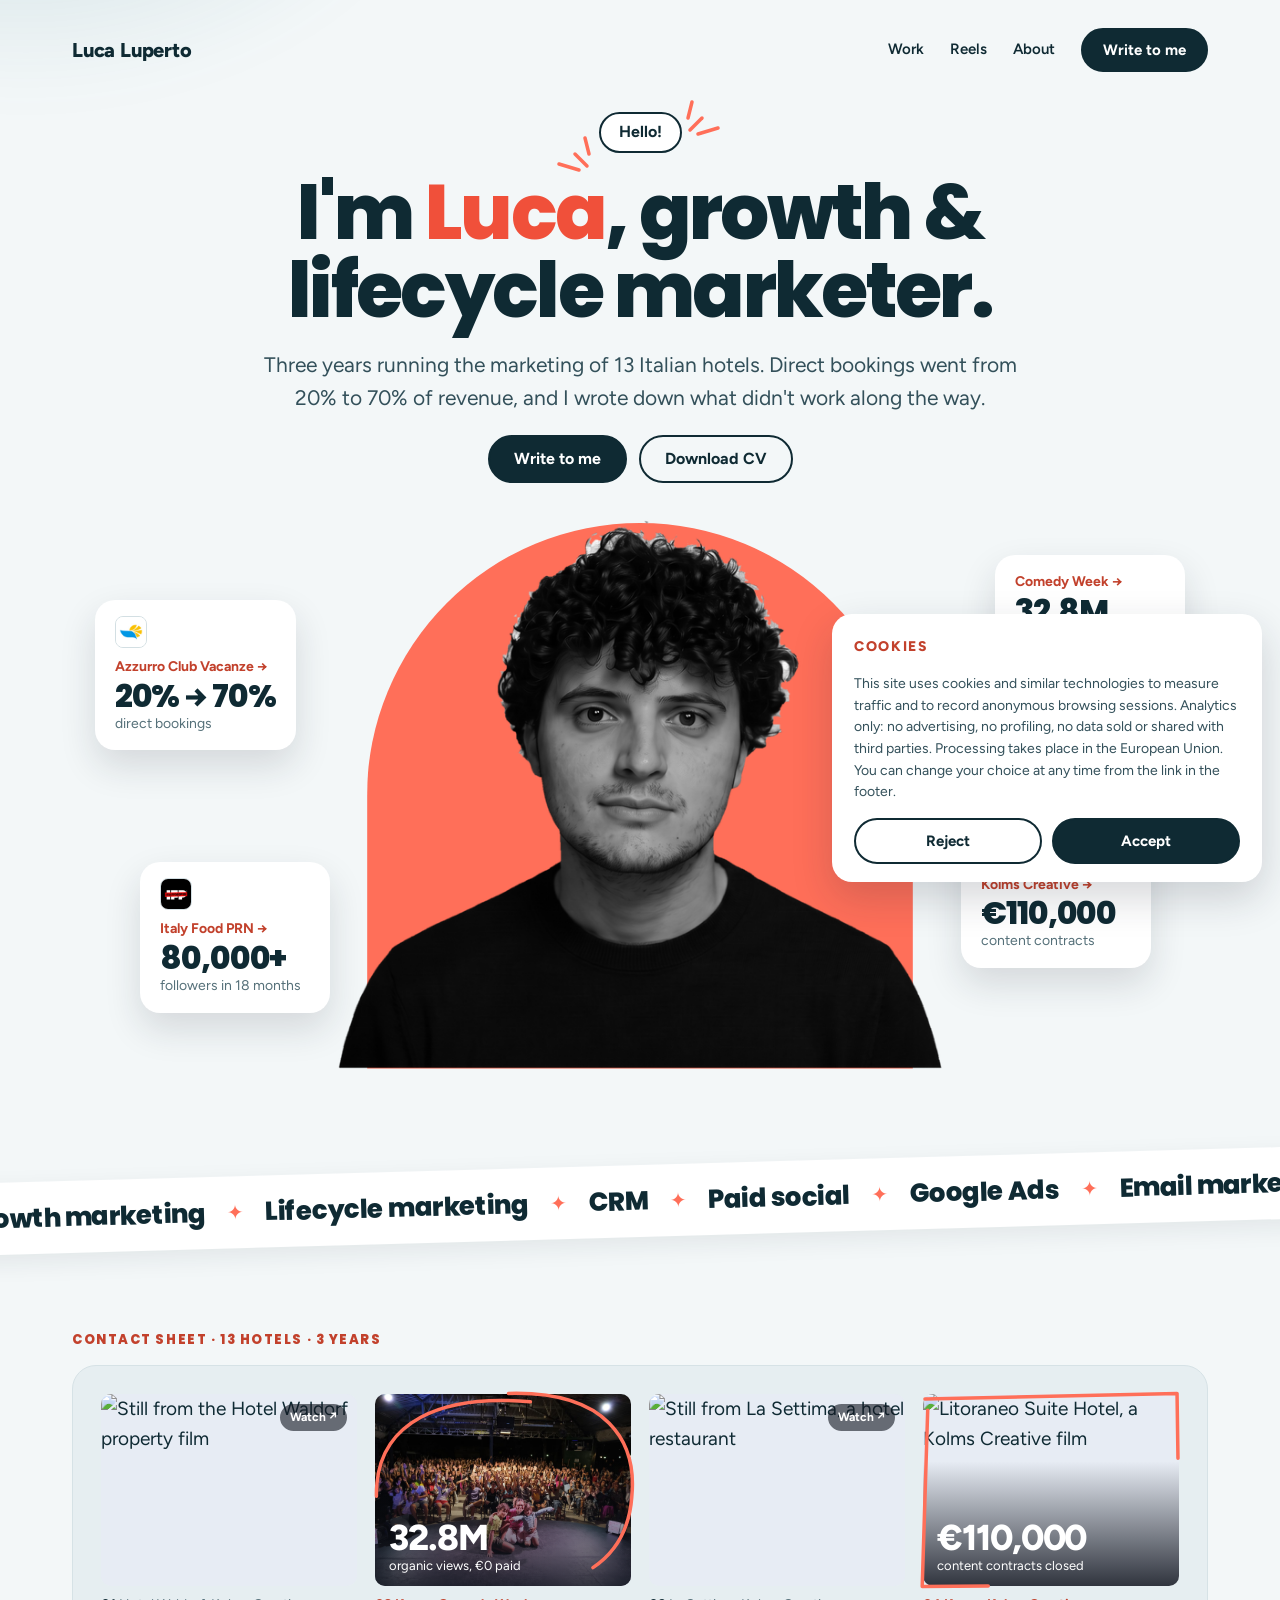
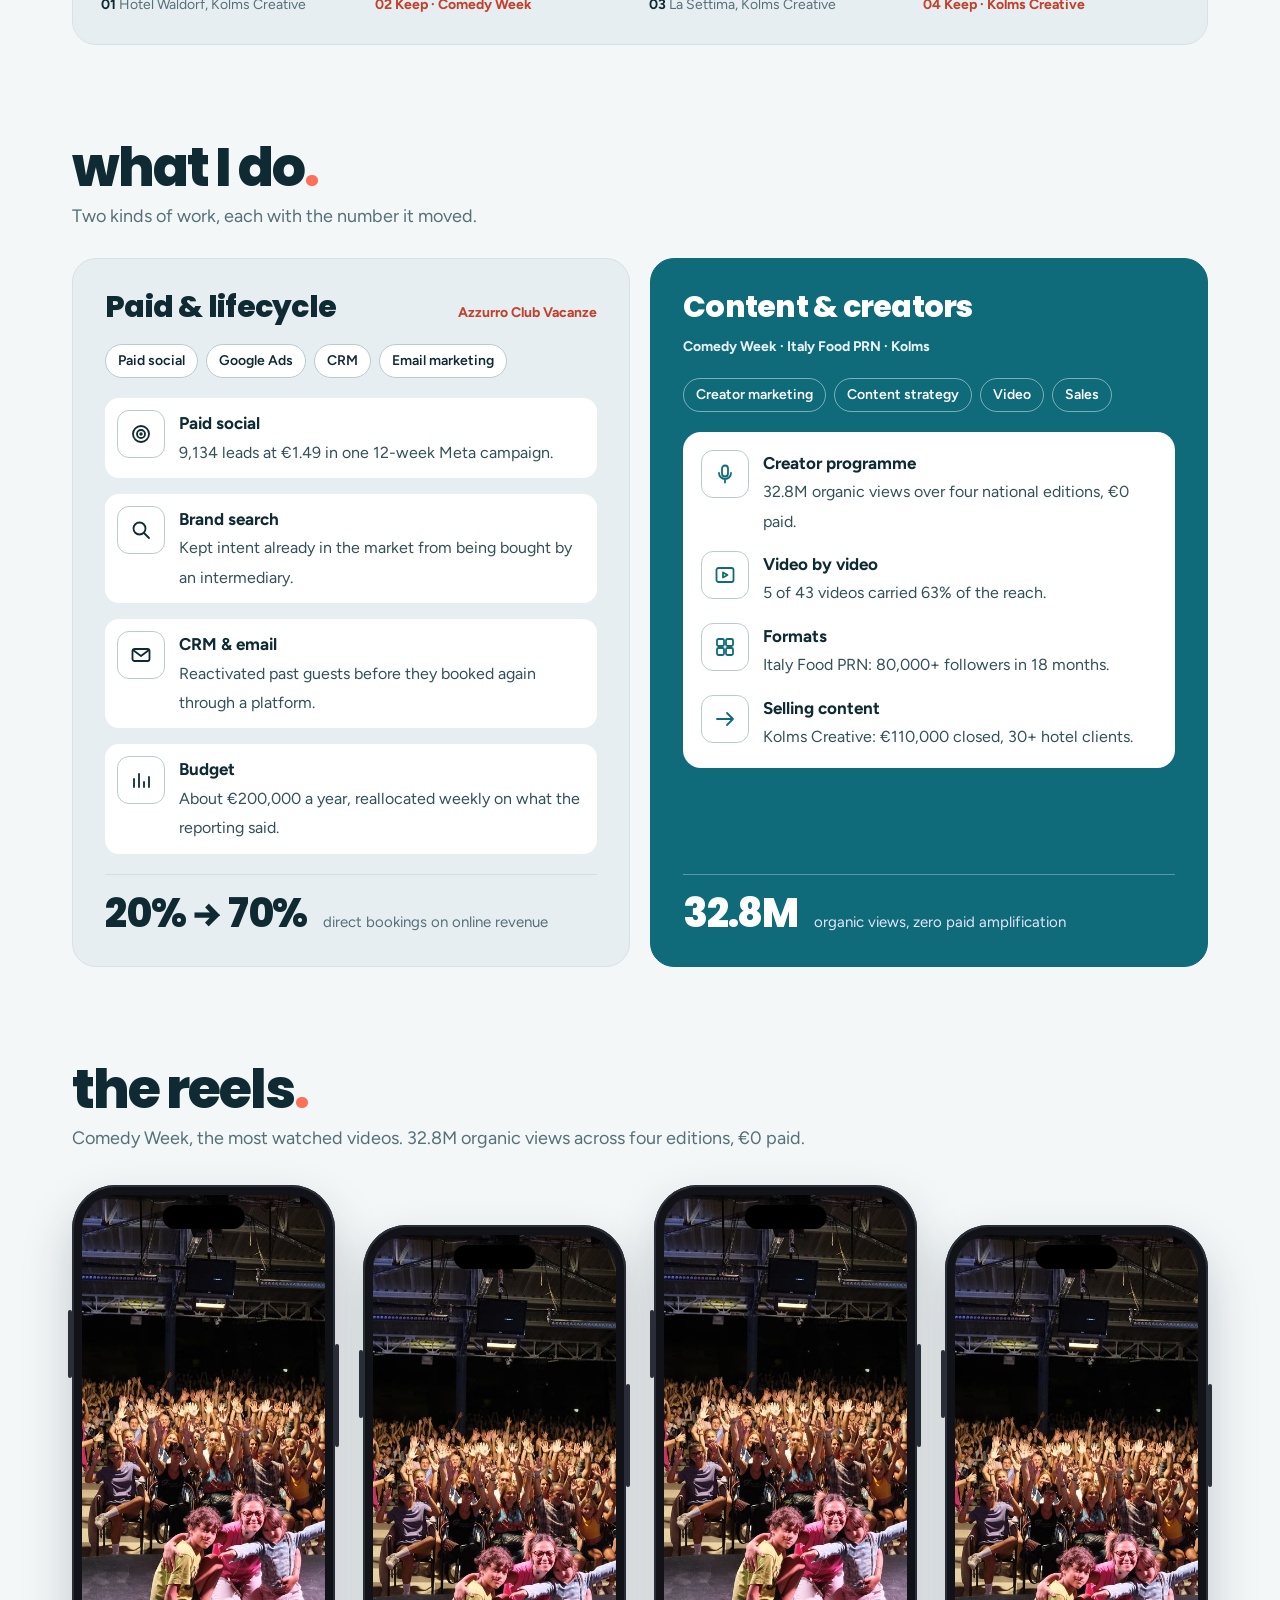
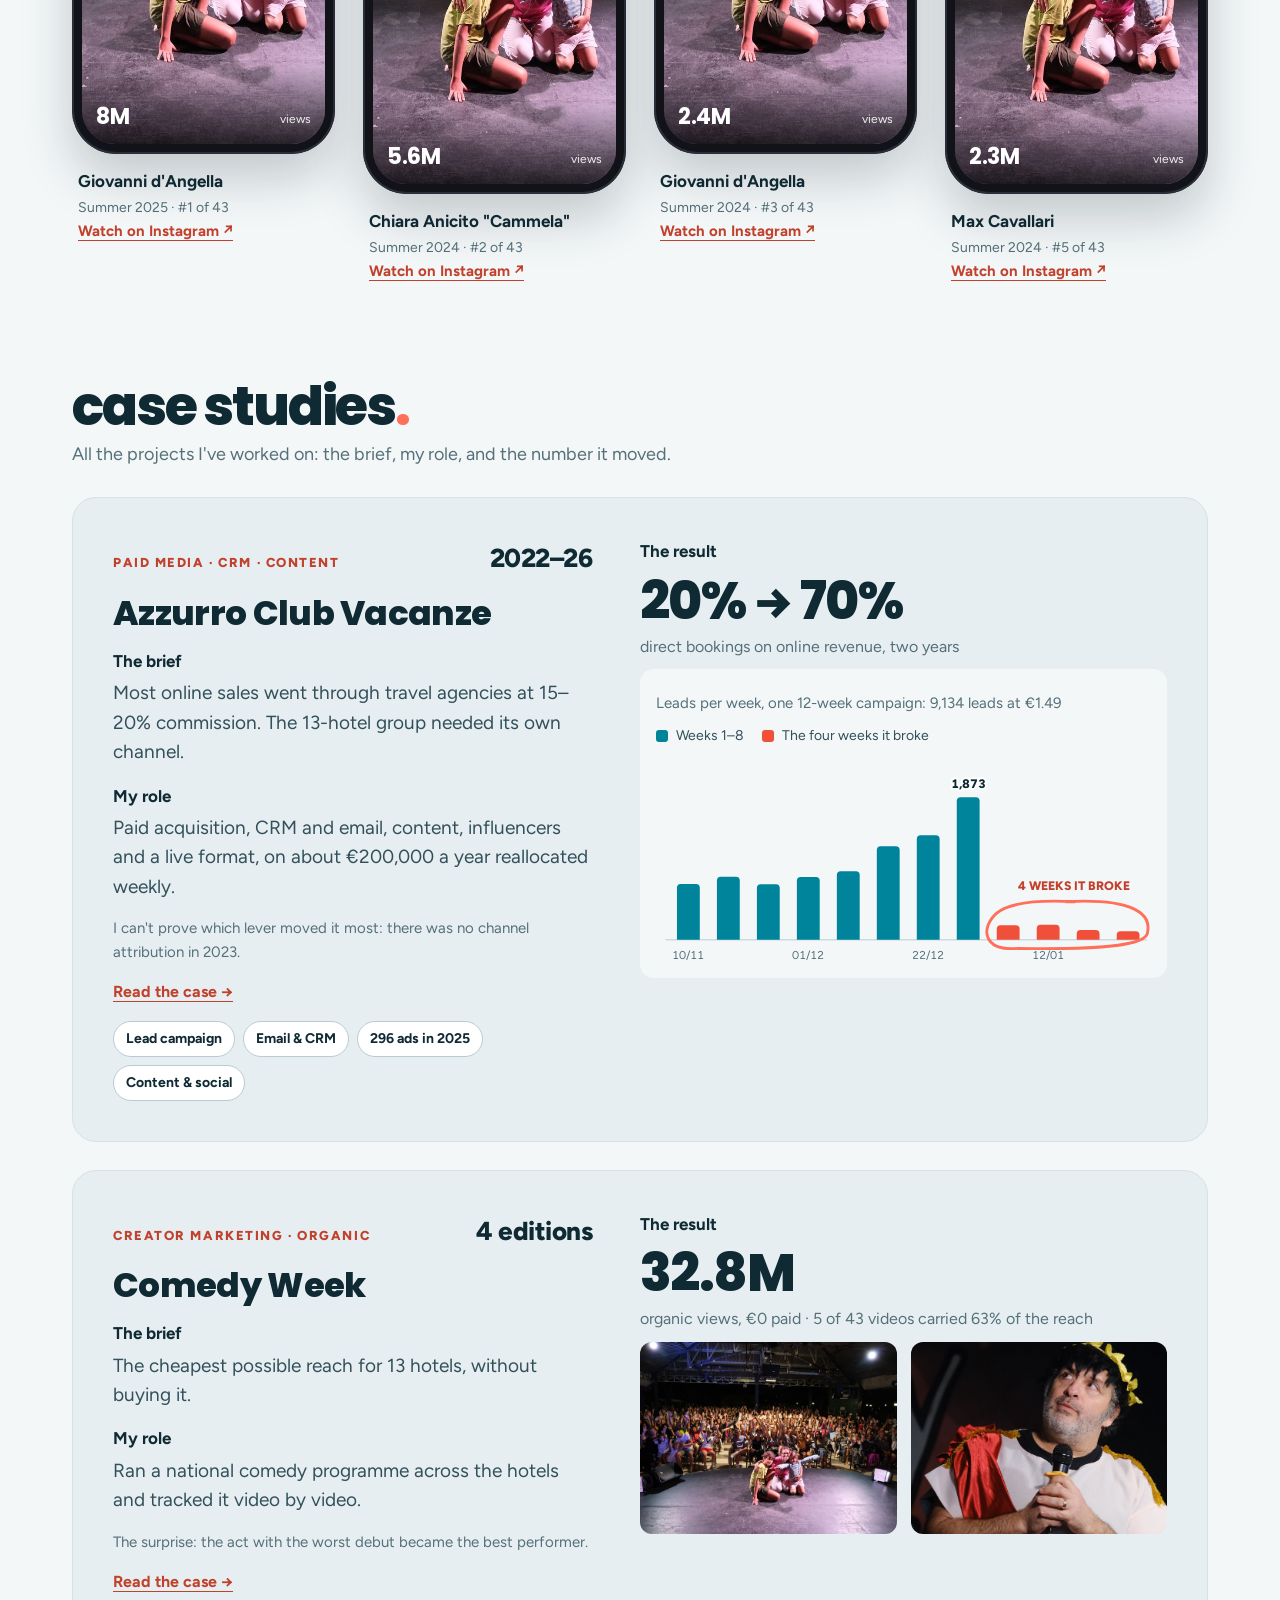
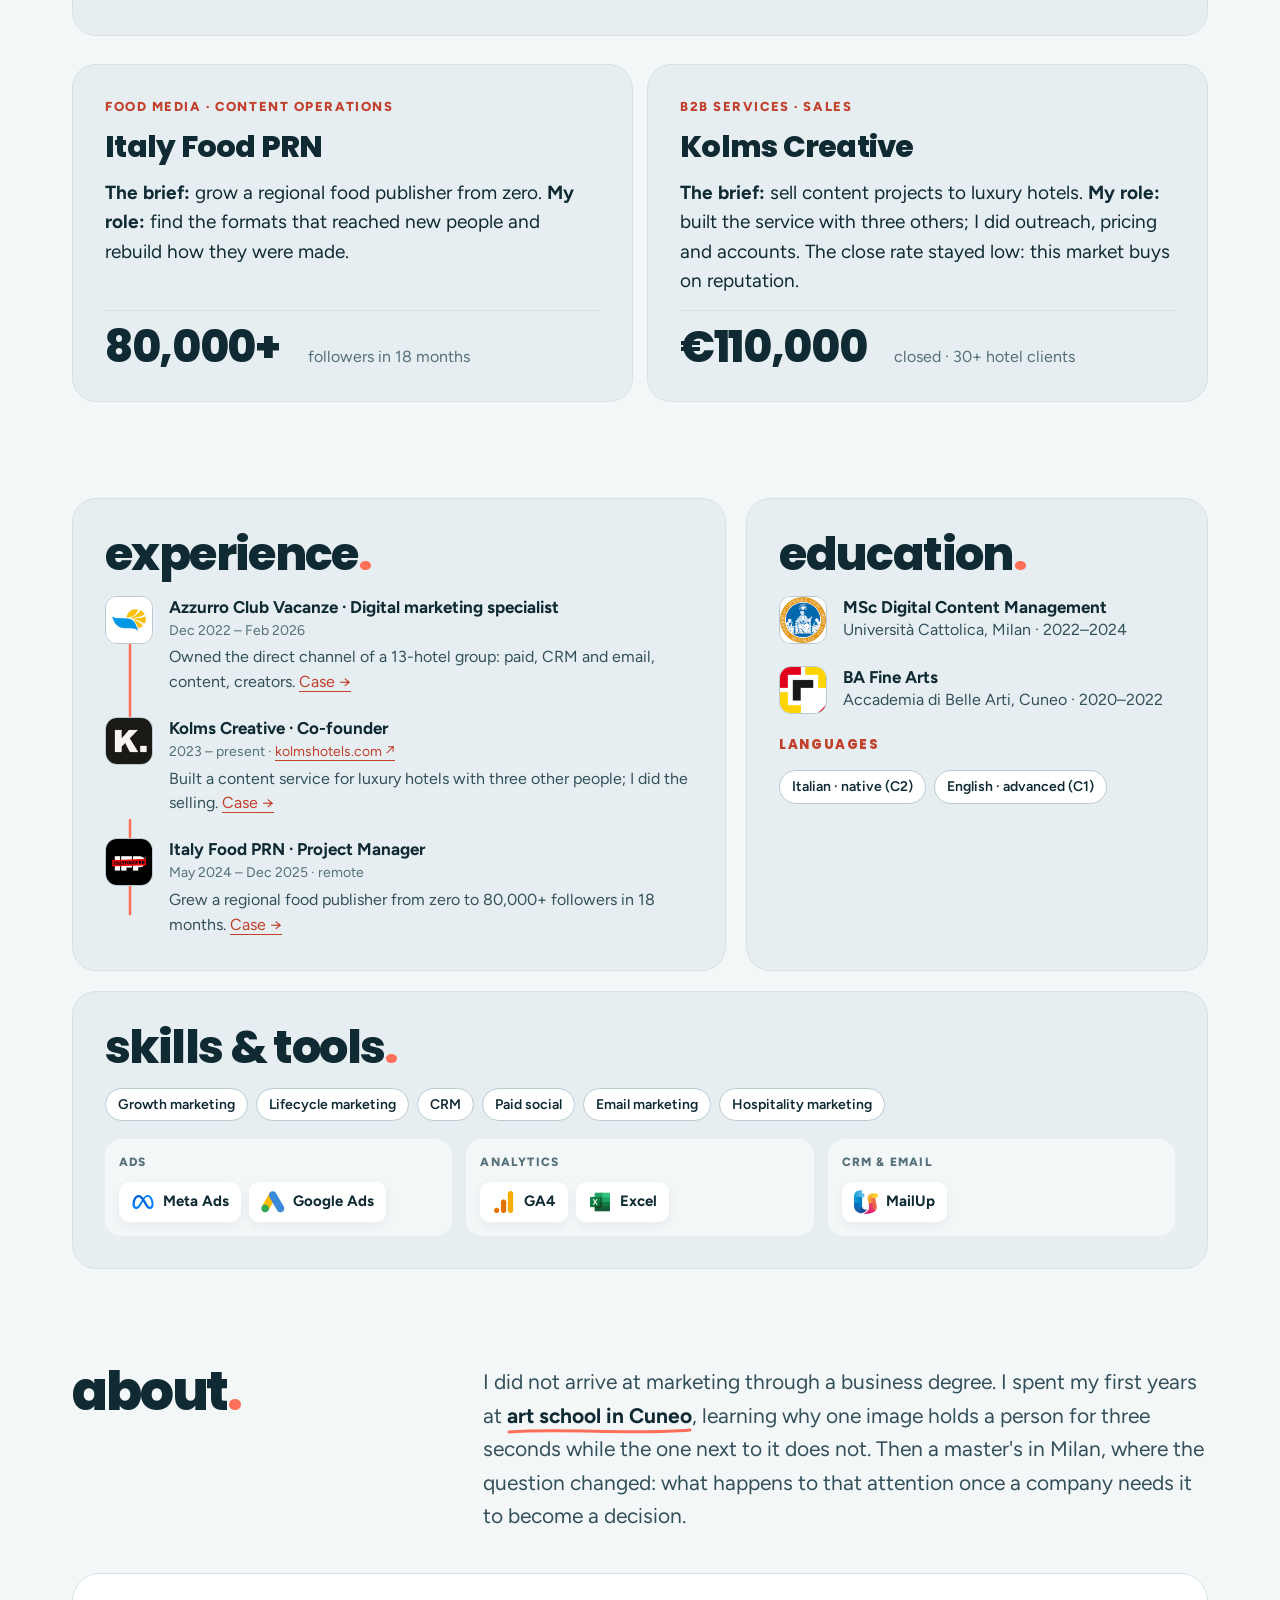
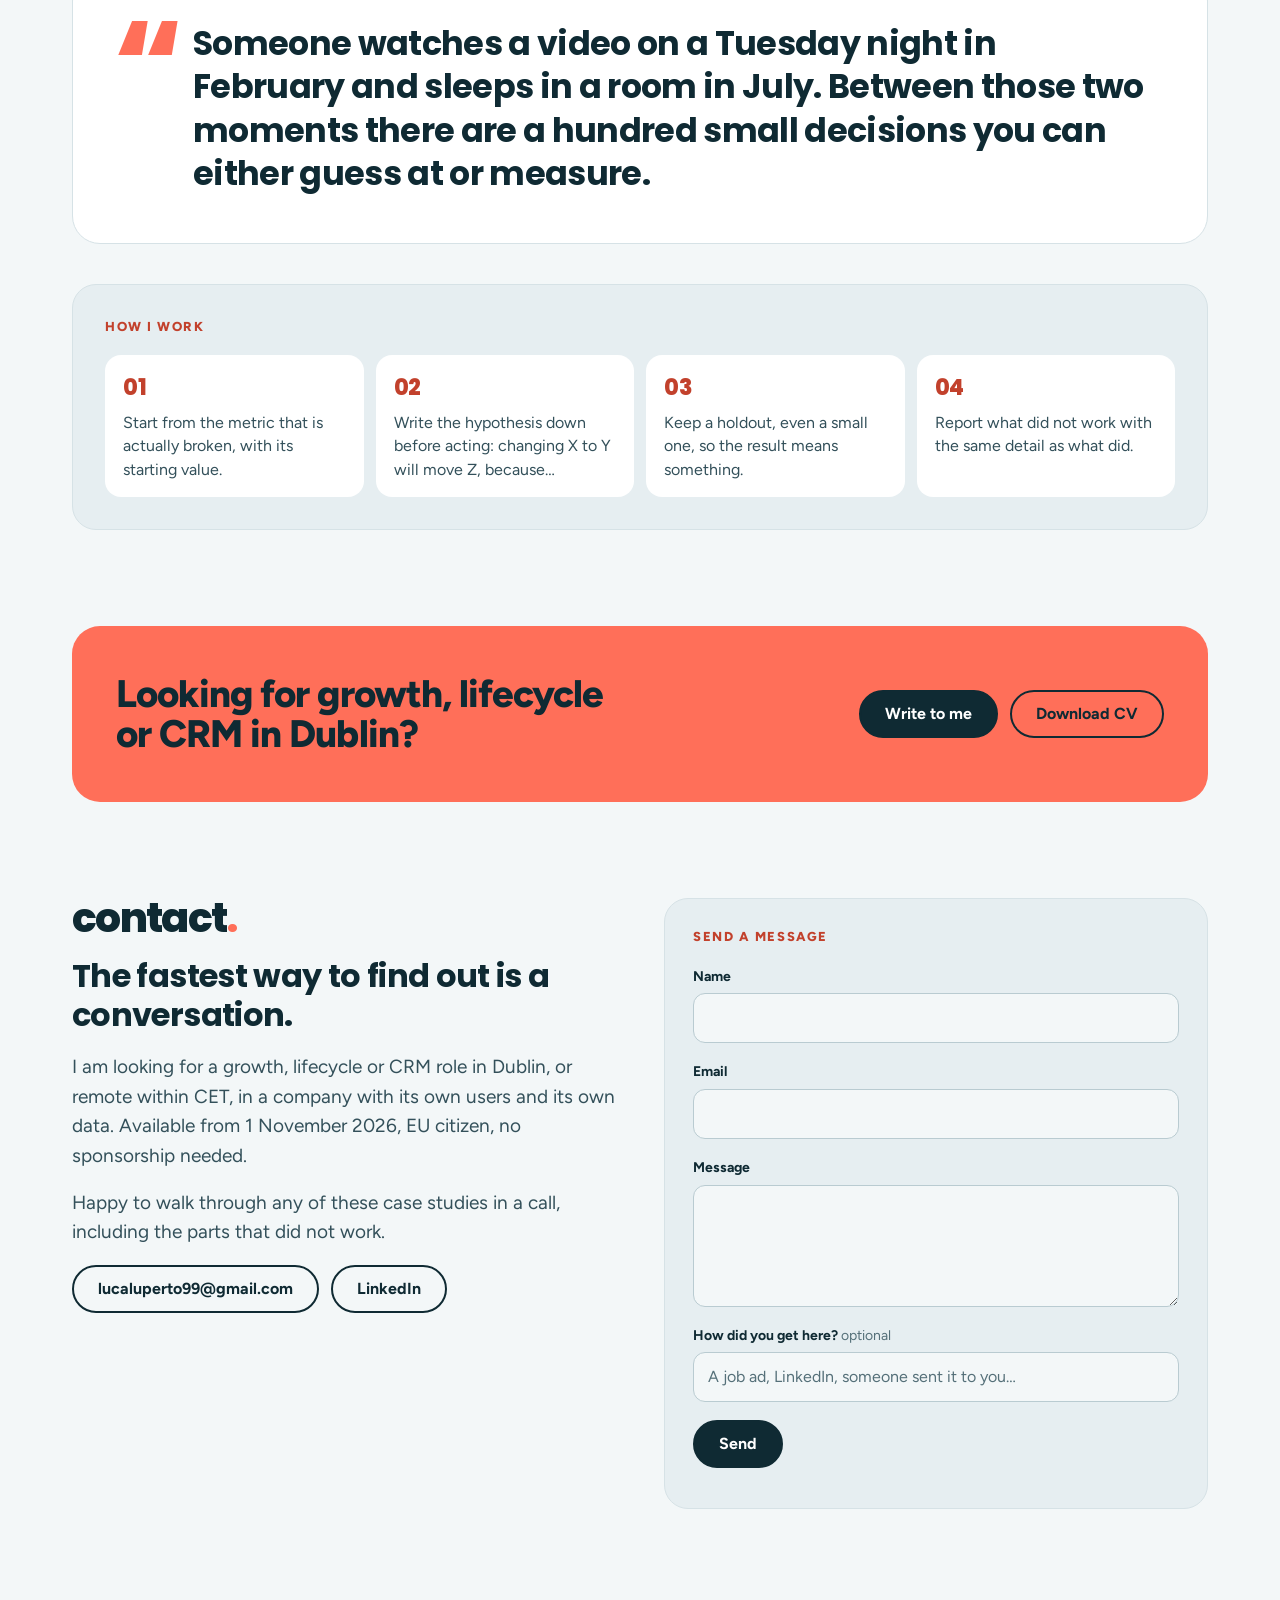
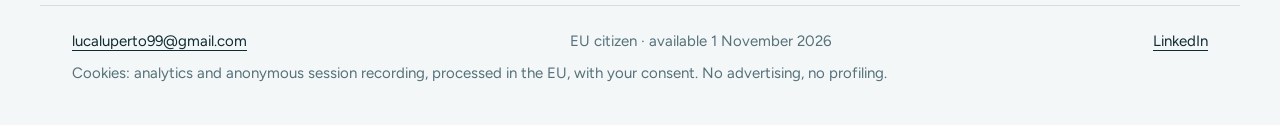
==== commit d4e24daa: "Add files via upload" ====
--- a/index.html
+++ b/index.html
@@ -18,7 +18,7 @@
 <link rel="preconnect" href="https://fonts.gstatic.com" crossorigin>
 <link href="https://fonts.googleapis.com/css2?family=Figtree:wght@400;600;700;800&family=Poppins:wght@600;700;800&display=swap" rel="stylesheet">
 <script>document.documentElement.classList.add("js");if(/^(localhost|127\.0\.0\.1|)$/.test(location.hostname))document.documentElement.classList.add("dev");</script>
-<link rel="stylesheet" href="b2.css?v=8">
+<link rel="stylesheet" href="b2.css?v=16">
 <link rel="stylesheet" href="palettes.css?v=4">
 <link rel="icon" href="data:image/svg+xml,<svg xmlns='http://www.w3.org/2000/svg' viewBox='0 0 100 100'><rect width='100' height='100' rx='0' fill='%23c4341c'/><path d='M16 20h15v44h28v16H16z' fill='white'/><path d='M84 80H69V36H41V20h43z' fill='white' fill-opacity='0.55'/></svg>">
 <script>
@@ -149,10 +149,10 @@
       <img src="portrait.png" width="680" height="610" alt="Luca Luperto">
     </div>
     <nav class="orbit" aria-label="Case studies">
-      <a class="proj p1" href="azzurro-ads.html"><span class="proj-k">Azzurro Club Vacanze</span><b>20% → 70%</b><span class="proj-d">direct bookings</span></a>
+      <a class="proj p1" href="azzurro-ads.html"><img class="proj-logo" src="logo-azzurro.jpg" alt="" width="32" height="32"><span class="proj-k">Azzurro Club Vacanze</span><b>20% → 70%</b><span class="proj-d">direct bookings</span></a>
       <a class="proj p2" href="comedy-week.html"><span class="proj-k">Comedy Week</span><b>32.8M</b><span class="proj-d">organic views</span></a>
-      <a class="proj p3" href="italy-food-prn.html"><span class="proj-k">Italy Food PRN</span><b>80,000+</b><span class="proj-d">followers in 18 months</span></a>
-      <a class="proj p4" href="kolms-creative.html"><span class="proj-k">Kolms Creative</span><b>€110,000</b><span class="proj-d">content contracts</span></a>
+      <a class="proj p3" href="italy-food-prn.html"><img class="proj-logo" src="logo-italy-food-prn.jpg" alt="" width="32" height="32"><span class="proj-k">Italy Food PRN</span><b>80,000+</b><span class="proj-d">followers in 18 months</span></a>
+      <a class="proj p4" href="kolms-creative.html"><img class="proj-logo" src="logo-kolms.jpg" alt="" width="32" height="32"><span class="proj-k">Kolms Creative</span><b>€110,000</b><span class="proj-d">content contracts</span></a>
     </nav>
   </div>
 </section>
@@ -165,7 +165,7 @@
 </div>
 
 <section class="w rise" id="work" data-draw>
-  <div class="sheet-h"><h2 class="label">Contact sheet · 13 hotels · 3 years</h2><span class="muted">The pencil marks the frames I'd keep.</span></div>
+  <div class="sheet-h"><h2 class="label">Contact sheet · 13 hotels · 3 years</h2></div>
   <div class="card sheet">
     <div class="strip">
       <a class="frame" href="https://www.youtube.com/watch?v=XB32aeEuvFM">
@@ -230,8 +230,8 @@
     <figure class="phone" style="--tilt: -2deg;">
       <div class="phone-body"><div class="screen">
         <span class="island" aria-hidden="true"></span>
-        <video muted loop playsinline preload="none" poster="live-summer.jpg" data-src="videos/reel-1.mp4" aria-label="Comedy Week reel with Giovanni d'Angella"></video>
-        <span class="missing">Add the video file<code>videos/reel-1.mp4</code></span>
+        <video muted loop playsinline preload="none" poster="live-summer.jpg" data-src="reel-1.mp4" aria-label="Comedy Week reel with Giovanni d'Angella"></video>
+        <span class="missing">Add the video file<code>reel-1.mp4</code></span>
         <button class="phone-play" type="button" aria-label="Pause video"><svg class="i-pause" viewBox="0 0 24 24"><rect x="6" y="5" width="4" height="14" rx="1"/><rect x="14" y="5" width="4" height="14" rx="1"/></svg><svg class="i-play" viewBox="0 0 24 24"><path d="M8 5v14l11-7z"/></svg></button>
         <div class="screen-ui"><b>8M</b><span>views</span></div>
       </div></div>
@@ -240,8 +240,8 @@
     <figure class="phone" style="--tilt: 1.5deg;">
       <div class="phone-body"><div class="screen">
         <span class="island" aria-hidden="true"></span>
-        <video muted loop playsinline preload="none" poster="live-summer.jpg" style="object-position: 30% 50%;" data-src="videos/reel-2.mp4" aria-label="Comedy Week reel with Chiara Anicito, Cammela"></video>
-        <span class="missing">Add the video file<code>videos/reel-2.mp4</code></span>
+        <video muted loop playsinline preload="none" poster="live-summer.jpg" data-src="reel-2.mp4" aria-label="Comedy Week reel with Chiara Anicito, Cammela"></video>
+        <span class="missing">Add the video file<code>reel-2.mp4</code></span>
         <button class="phone-play" type="button" aria-label="Pause video"><svg class="i-pause" viewBox="0 0 24 24"><rect x="6" y="5" width="4" height="14" rx="1"/><rect x="14" y="5" width="4" height="14" rx="1"/></svg><svg class="i-play" viewBox="0 0 24 24"><path d="M8 5v14l11-7z"/></svg></button>
         <div class="screen-ui"><b>5.6M</b><span>views</span></div>
       </div></div>
@@ -250,8 +250,8 @@
     <figure class="phone" style="--tilt: -1deg;">
       <div class="phone-body"><div class="screen">
         <span class="island" aria-hidden="true"></span>
-        <video muted loop playsinline preload="none" poster="live-summer.jpg" style="object-position: 15% 50%;" data-src="videos/reel-3.mp4" aria-label="Comedy Week reel with Giovanni d'Angella"></video>
-        <span class="missing">Add the video file<code>videos/reel-3.mp4</code></span>
+        <video muted loop playsinline preload="none" poster="live-summer.jpg" data-src="reel-3.mp4" aria-label="Comedy Week reel with Giovanni d'Angella"></video>
+        <span class="missing">Add the video file<code>reel-3.mp4</code></span>
         <button class="phone-play" type="button" aria-label="Pause video"><svg class="i-pause" viewBox="0 0 24 24"><rect x="6" y="5" width="4" height="14" rx="1"/><rect x="14" y="5" width="4" height="14" rx="1"/></svg><svg class="i-play" viewBox="0 0 24 24"><path d="M8 5v14l11-7z"/></svg></button>
         <div class="screen-ui"><b>2.4M</b><span>views</span></div>
       </div></div>
@@ -260,8 +260,8 @@
     <figure class="phone" style="--tilt: 2deg;">
       <div class="phone-body"><div class="screen">
         <span class="island" aria-hidden="true"></span>
-        <video muted loop playsinline preload="none" poster="live-summer.jpg" style="object-position: 75% 50%;" data-src="videos/reel-4.mp4" aria-label="Comedy Week reel with Max Cavallari"></video>
-        <span class="missing">Add the video file<code>videos/reel-4.mp4</code></span>
+        <video muted loop playsinline preload="none" poster="live-summer.jpg" data-src="reel-4.mp4" aria-label="Comedy Week reel with Max Cavallari"></video>
+        <span class="missing">Add the video file<code>reel-4.mp4</code></span>
         <button class="phone-play" type="button" aria-label="Pause video"><svg class="i-pause" viewBox="0 0 24 24"><rect x="6" y="5" width="4" height="14" rx="1"/><rect x="14" y="5" width="4" height="14" rx="1"/></svg><svg class="i-play" viewBox="0 0 24 24"><path d="M8 5v14l11-7z"/></svg></button>
         <div class="screen-ui"><b>2.3M</b><span>views</span></div>
       </div></div>
@@ -271,7 +271,7 @@
 </section>
 
 <section class="w cases">
-  <div class="sec-head rise"><h2 class="sec-h">case studies<span>.</span></h2><p class="sec-sub">Four projects, each with its brief, my role and the result.</p></div>
+  <div class="sec-head rise"><h2 class="sec-h">case studies<span>.</span></h2><p class="sec-sub">All the projects I've worked on: the brief, my role, and the number it moved.</p></div>
 
   <article class="card case rise" data-draw>
     <div class="case-text">
@@ -355,7 +355,7 @@
     <svg class="tl-line" aria-hidden="true" viewBox="0 0 4 100" preserveAspectRatio="none"><path class="pen" pathLength="1" d="M2 0 L2 100" fill="none" stroke="#f2803e" stroke-width="2.5" stroke-linecap="round" vector-effect="non-scaling-stroke"/></svg>
     <ol>
       <li>
-        <span class="tl-logo" aria-hidden="true">AC</span>
+        <span class="tl-logo has-img" aria-hidden="true"><img src="logo-azzurro.jpg" alt="" width="48" height="48"></span>
         <div>
           <b>Azzurro Club Vacanze · Digital marketing specialist</b>
           <span class="tl-when">Dec 2022 – Feb 2026</span>
@@ -363,18 +363,18 @@
         </div>
       </li>
       <li>
-        <span class="tl-logo" aria-hidden="true">KC</span>
+        <span class="tl-logo has-img" aria-hidden="true"><img src="logo-kolms.jpg" alt="" width="48" height="48"></span>
         <div>
-          <b>Kolms Creative<span class="slot-wrap"> · <span class="slot">[role]</span></span></b>
-          <span class="tl-when"><span class="slot-wrap"><span class="slot">[start – end]</span> · </span>alongside a full-time job</span>
+          <b>Kolms Creative · Co-founder</b>
+          <span class="tl-when">2023 – present · <a href="https://www.kolmshotels.com">kolmshotels.com ↗</a></span>
           <span>Built a content service for luxury hotels with three other people; I did the selling. <a href="kolms-creative.html">Case →</a></span>
         </div>
       </li>
       <li>
-        <span class="tl-logo" aria-hidden="true">IF</span>
+        <span class="tl-logo has-img" aria-hidden="true"><img src="logo-italy-food-prn.jpg" alt="" width="48" height="48"></span>
         <div>
-          <b>Italy Food PRN<span class="slot-wrap"> · <span class="slot">[role]</span></span></b>
-          <span class="tl-when slot-wrap"><span class="slot">[start – end]</span></span>
+          <b>Italy Food PRN · Project Manager</b>
+          <span class="tl-when">May 2024 – Dec 2025 · remote</span>
           <span>Grew a regional food publisher from zero to 80,000+ followers in 18 months. <a href="italy-food-prn.html">Case →</a></span>
         </div>
       </li>
@@ -385,51 +385,46 @@
   <article class="card tile tile-edu rise">
     <h2 class="tile-h">education<span>.</span></h2>
     <ul class="plain">
-      <li><span class="tl-logo" aria-hidden="true">UC</span><div><b>MSc Digital Content Management</b><span>Università Cattolica, Milan<span class="slot-wrap"> · <span class="slot">[years]</span></span></span></div></li>
-      <li><span class="tl-logo" aria-hidden="true">AB</span><div><b>BA Fine Arts</b><span>Accademia di Belle Arti, Cuneo<span class="slot-wrap"> · <span class="slot">[years]</span></span></span></div></li>
+      <li><span class="tl-logo has-img" aria-hidden="true"><img src="logo-cattolica.png" alt="" width="48" height="48"></span><div><b>MSc Digital Content Management</b><span>Università Cattolica, Milan · 2022–2024</span></div></li>
+      <li><span class="tl-logo has-img" aria-hidden="true"><img src="logo-accademia.png" alt="" width="48" height="48"></span><div><b>BA Fine Arts</b><span>Accademia di Belle Arti, Cuneo · 2020–2022</span></div></li>
     </ul>
     <h3 class="tile-sub">Languages</h3>
-    <ul class="chips"><li>Italian · native</li><li>English · professional</li></ul>
+    <ul class="chips"><li>Italian · native (C2)</li><li>English · advanced (C1)</li></ul>
   </article>
 
   <article class="card tile tile-tools rise">
     <h2 class="tile-h">skills &amp; tools<span>.</span></h2>
     <ul class="chips"><li>Growth marketing</li><li>Lifecycle marketing</li><li>CRM</li><li>Paid social</li><li>Email marketing</li><li>Hospitality marketing</li></ul>
     <div class="tool-groups">
-      <div class="tool-group"><span class="tg-label">Ads</span><div class="tool-row"><span class="tool">Meta Ads</span><span class="tool">Google Ads</span></div></div>
-      <div class="tool-group"><span class="tg-label">Analytics</span><div class="tool-row"><span class="tool">GA4</span><span class="tool">Excel</span></div></div>
-      <div class="tool-group"><span class="tg-label">CRM &amp; email</span><div class="tool-row"><span class="tool">MailUp</span></div></div>
+      <div class="tool-group"><span class="tg-label">Ads</span><div class="tool-row"><span class="tool"><img src="tool-meta.png" alt="" width="24" height="24">Meta Ads</span><span class="tool"><img src="tool-google-ads.png" alt="" width="24" height="24">Google Ads</span></div></div>
+      <div class="tool-group"><span class="tg-label">Analytics</span><div class="tool-row"><span class="tool"><img src="tool-google-analytics.png" alt="" width="24" height="24">GA4</span><span class="tool"><img src="tool-excel.png" alt="" width="24" height="24">Excel</span></div></div>
+      <div class="tool-group"><span class="tg-label">CRM &amp; email</span><div class="tool-row"><span class="tool"><img src="tool-mailup.png" alt="" width="24" height="24">MailUp</span></div></div>
     </div>
   </article>
-
-  <article class="tile tile-empty rise">
-    <h2 class="tile-h">certifications<span>.</span></h2>
-    <p class="slot-block">[Certifications or courses, with issuer and year. Remove this tile if you have none.]</p>
-  </article>
-
-</section>
-
-<section class="w about2 rise" id="about" data-draw>
-  <div class="about-text">
+</section>
+
+<section class="w about3" id="about" data-draw>
+  <div class="about-top rise">
     <h2 class="sec-h">about<span>.</span></h2>
-    <p>I did not arrive at marketing through a business degree. I spent my first years at <span class="uline">art school in Cuneo<svg aria-hidden="true" viewBox="0 0 200 10" preserveAspectRatio="none"><path class="pen" pathLength="1" d="M2 6 C 60 2, 140 9, 198 4" fill="none" stroke="#f28a3a" stroke-width="3" stroke-linecap="round"/></svg></span>, learning why one image holds a person for three seconds while the one next to it does not. Then a master's in Milan, where the question changed: what happens to that attention once a company needs it to become a decision.</p>
-    <p class="quote">Someone watches a video on a Tuesday night in February and sleeps in a room in July. Between those two moments there are a hundred small decisions you can either guess at or measure.</p>
-  </div>
-  <aside>
-    <div class="about-quote">
-      <span class="qm" aria-hidden="true">“</span>
-      <p class="quote">Numbers are not the opposite of creativity, they are what tells you which creative act was worth repeating.</p>
-    </div>
-    <div>
+    <p class="about-intro">I did not arrive at marketing through a business degree. I spent my first years at <span class="uline">art school in Cuneo<svg aria-hidden="true" viewBox="0 0 200 10" preserveAspectRatio="none"><path class="pen" pathLength="1" d="M2 6 C 60 2, 140 9, 198 4" fill="none" stroke="#f28a3a" stroke-width="3" stroke-linecap="round"/></svg></span>, learning why one image holds a person for three seconds while the one next to it does not. Then a master's in Milan, where the question changed: what happens to that attention once a company needs it to become a decision.</p>
+  </div>
+
+  <figure class="about-pull rise">
+    <span class="qm" aria-hidden="true">“</span>
+    <blockquote><p>Someone watches a video on a Tuesday night in February and sleeps in a room in July. Between those two moments there are a hundred small decisions you can either guess at or measure.</p></blockquote>
+  </figure>
+
+  <div class="about-bottom">
+    <div class="howto rise">
       <span class="label">How I work</span>
-      <ul class="steps">
-        <li>Start from the metric that is actually broken, with its starting value.</li>
-        <li>Write the hypothesis down before acting: changing X to Y will move Z, because…</li>
-        <li>Keep a holdout, even a small one, so the result means something.</li>
-        <li>Report what did not work with the same detail as what did.</li>
-      </ul>
-    </div>
-  </aside>
+      <ol class="steps4">
+        <li><b>01</b><span>Start from the metric that is actually broken, with its starting value.</span></li>
+        <li><b>02</b><span>Write the hypothesis down before acting: changing X to Y will move Z, because…</span></li>
+        <li><b>03</b><span>Keep a holdout, even a small one, so the result means something.</span></li>
+        <li><b>04</b><span>Report what did not work with the same detail as what did.</span></li>
+      </ol>
+    </div>
+  </div>
 </section>
 
 <section class="w">
--- a/b2.css
+++ b/b2.css
@@ -664,3 +664,61 @@
    Placeholders and notes for Luca show only on localhost (html.dev). Online they disappear. */
 html:not(.dev) .slot-wrap, html:not(.dev) .tile-empty, html:not(.dev) .todo, html:not(.dev) .missing { display: none !important; }
 html:not(.dev) .tile-tools { grid-column: 1 / -1; }
+
+/* logos */
+.tl-logo.has-img { padding: 0; overflow: hidden; background: #ffffff; }
+.tl-logo.has-img img { width: 100%; height: 100%; object-fit: cover; display: block; }
+.proj-logo { width: 32px; height: 32px; border-radius: 8px; object-fit: cover; margin-bottom: 8px; border: 1px solid var(--line); }
+.timeline li .slot-wrap, .plain li .slot-wrap { display: inline; }
+.timeline li .tl-when.slot-wrap { display: block; }
+.tile-tools { grid-column: 1 / -1; }
+
+/* =================== about v3 =================== */
+.about3 { display: flex; flex-direction: column; gap: 40px; }
+.about-top { display: grid; grid-template-columns: minmax(0, 4fr) minmax(0, 8fr); gap: 48px; align-items: start; }
+.about-intro { font-size: 21px; line-height: 1.6; color: var(--body); max-width: 40em; }
+.about-pull { margin: 0; position: relative; padding: 48px 56px 48px 120px; border-radius: 28px; background: var(--surface); border: 1px solid var(--panel-line); }
+.about-pull .qm { position: absolute; left: 40px; top: 30px; font-family: var(--display); font-weight: 800; font-size: 120px; line-height: 1; color: var(--pencil); }
+.about-pull blockquote { margin: 0; }
+.about-pull p { font-family: var(--display); font-weight: 700; font-size: clamp(24px, 2.6vw, 34px); line-height: 1.3; letter-spacing: -0.02em; color: var(--ink); max-width: 30em; }
+.about-bottom { display: grid; grid-template-columns: minmax(0, 5fr) minmax(0, 7fr); gap: 20px; align-items: stretch; }
+.belief { background: var(--blue); color: #ffffff; border-radius: 24px; padding: 32px; display: flex; flex-direction: column; gap: 16px; justify-content: space-between; }
+.belief .label { color: #ffffff; opacity: .85; }
+.belief p { font-family: var(--display); font-weight: 700; font-size: clamp(22px, 2vw, 28px); line-height: 1.3; letter-spacing: -0.02em; color: #ffffff; }
+.howto { background: var(--panel); border: 1px solid var(--panel-line); border-radius: 24px; padding: 32px; display: flex; flex-direction: column; gap: 18px; }
+.steps4 { list-style: none; margin: 0; padding: 0; display: grid; grid-template-columns: repeat(2, minmax(0, 1fr)); gap: 12px; }
+.steps4 li { background: var(--surface); border-radius: 16px; padding: 16px 18px; display: flex; flex-direction: column; gap: 6px; }
+.steps4 b { font-family: var(--display); font-weight: 800; font-size: 22px; color: var(--pencil-text); letter-spacing: -0.02em; }
+.steps4 span { color: var(--body); font-size: 16px; line-height: 1.45; }
+@media (max-width: 900px) {
+  .about-top, .about-bottom { grid-template-columns: minmax(0, 1fr); gap: 20px; }
+}
+@media (max-width: 640px) {
+  .about-pull { padding: 64px 24px 28px; }
+  .about-pull .qm { left: 22px; top: 8px; font-size: 90px; }
+  .about-intro { font-size: 18px; }
+  .steps4 { grid-template-columns: minmax(0, 1fr); }
+  .belief, .howto { padding: 24px; }
+}
+
+/* about v3.1: belief as a compact band, the four steps in one row */
+.about-bottom { grid-template-columns: minmax(0, 1fr); gap: 20px; }
+.belief { display: grid; grid-template-columns: auto minmax(0, 1fr); align-items: center; column-gap: 28px; row-gap: 6px; padding: 28px 36px; }
+.belief .label { grid-column: 2; grid-row: 1; }
+.belief p { grid-column: 2; grid-row: 2; max-width: 34em; }
+.belief::before { content: "“"; grid-column: 1; grid-row: 1 / span 2; font-family: var(--display); font-weight: 800; font-size: 96px; line-height: .8; color: var(--pencil); align-self: start; }
+.steps4 { grid-template-columns: repeat(4, minmax(0, 1fr)); }
+@media (max-width: 900px) { .steps4 { grid-template-columns: repeat(2, minmax(0, 1fr)); } }
+@media (max-width: 640px) {
+  .belief { grid-template-columns: minmax(0, 1fr); padding: 24px; }
+  .belief::before { grid-row: auto; font-size: 64px; }
+  .belief .label, .belief p { grid-column: 1; grid-row: auto; }
+  .steps4 { grid-template-columns: minmax(0, 1fr); }
+}
+.belief::before { content: none; }
+.belief { grid-template-columns: 220px minmax(0, 1fr); }
+.belief .label { grid-column: 1; grid-row: 1; align-self: center; }
+.belief p { grid-column: 2; grid-row: 1; }
+@media (max-width: 640px) { .belief { grid-template-columns: minmax(0, 1fr); } .belief .label, .belief p { grid-column: 1; grid-row: auto; } }
+.tool { display: inline-flex; align-items: center; gap: 8px; }
+.tool img { width: 24px; height: 24px; border-radius: 6px; object-fit: contain; flex: none; }
